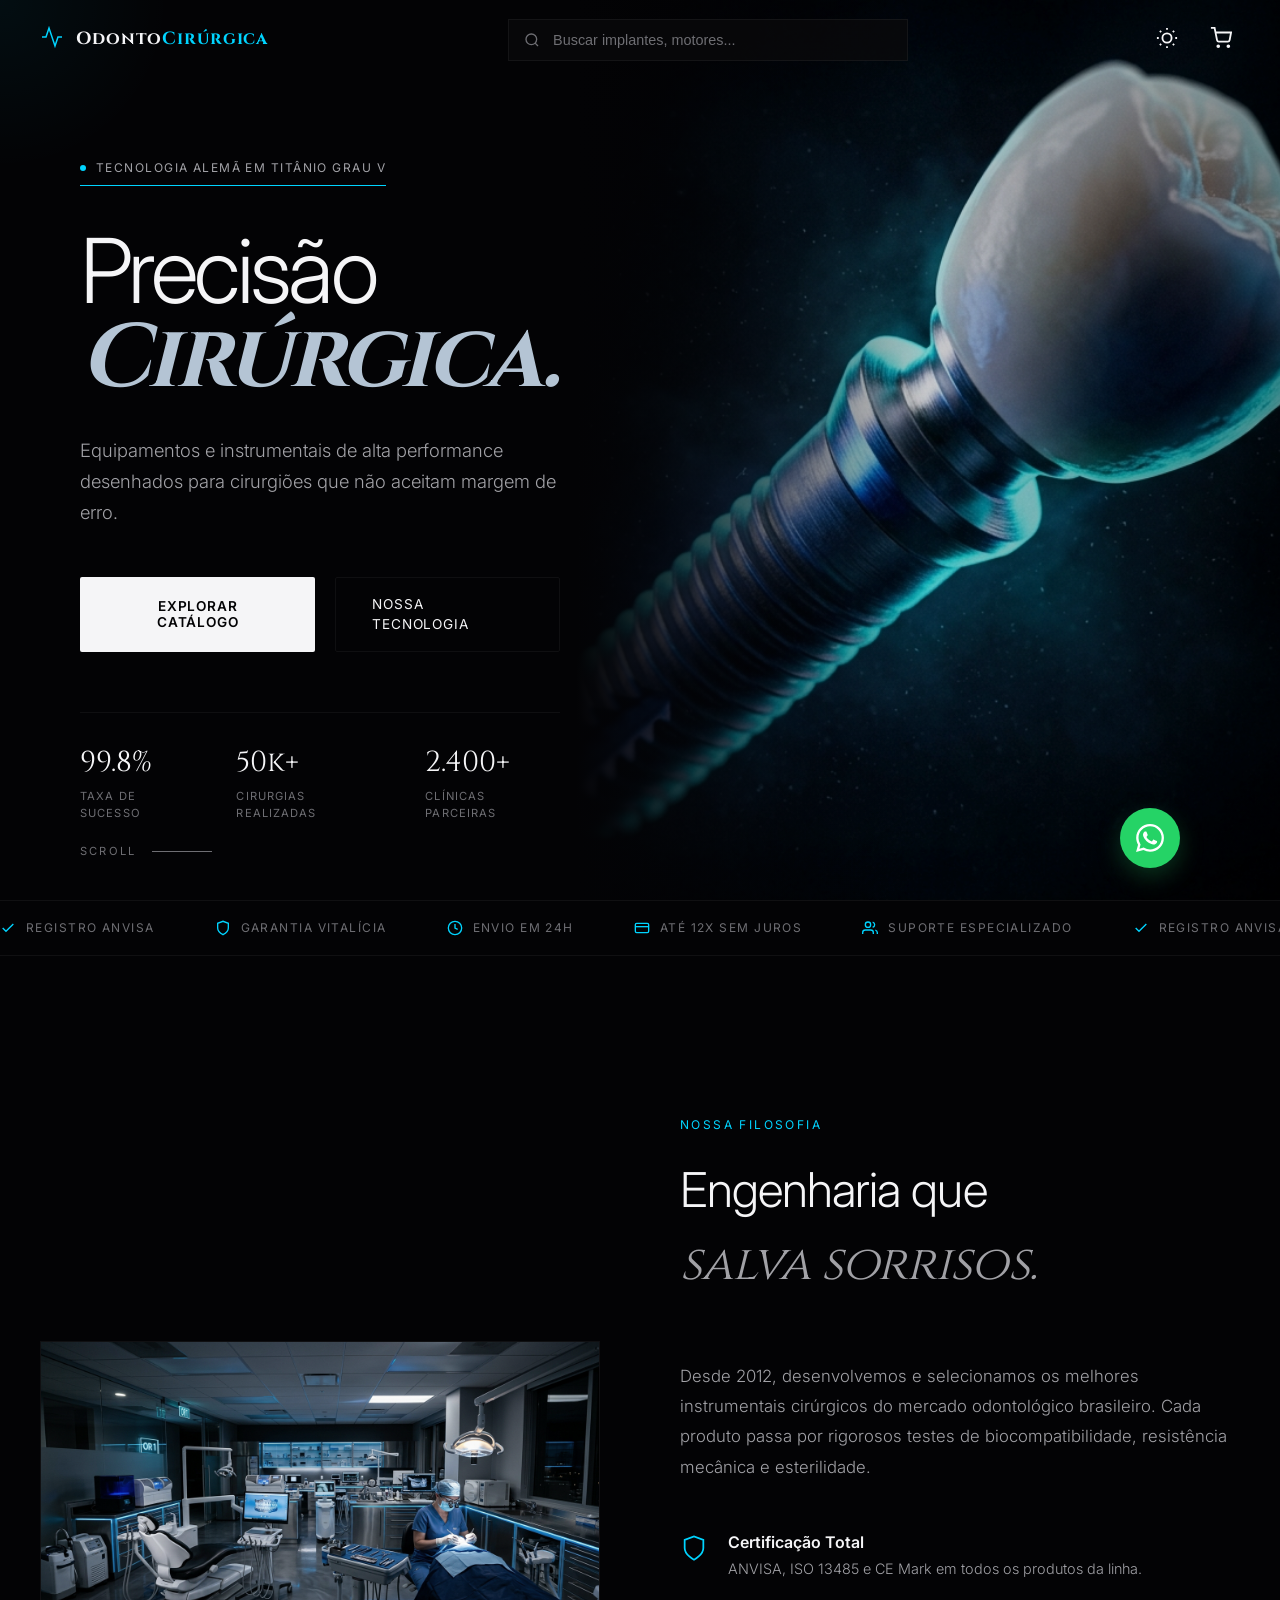
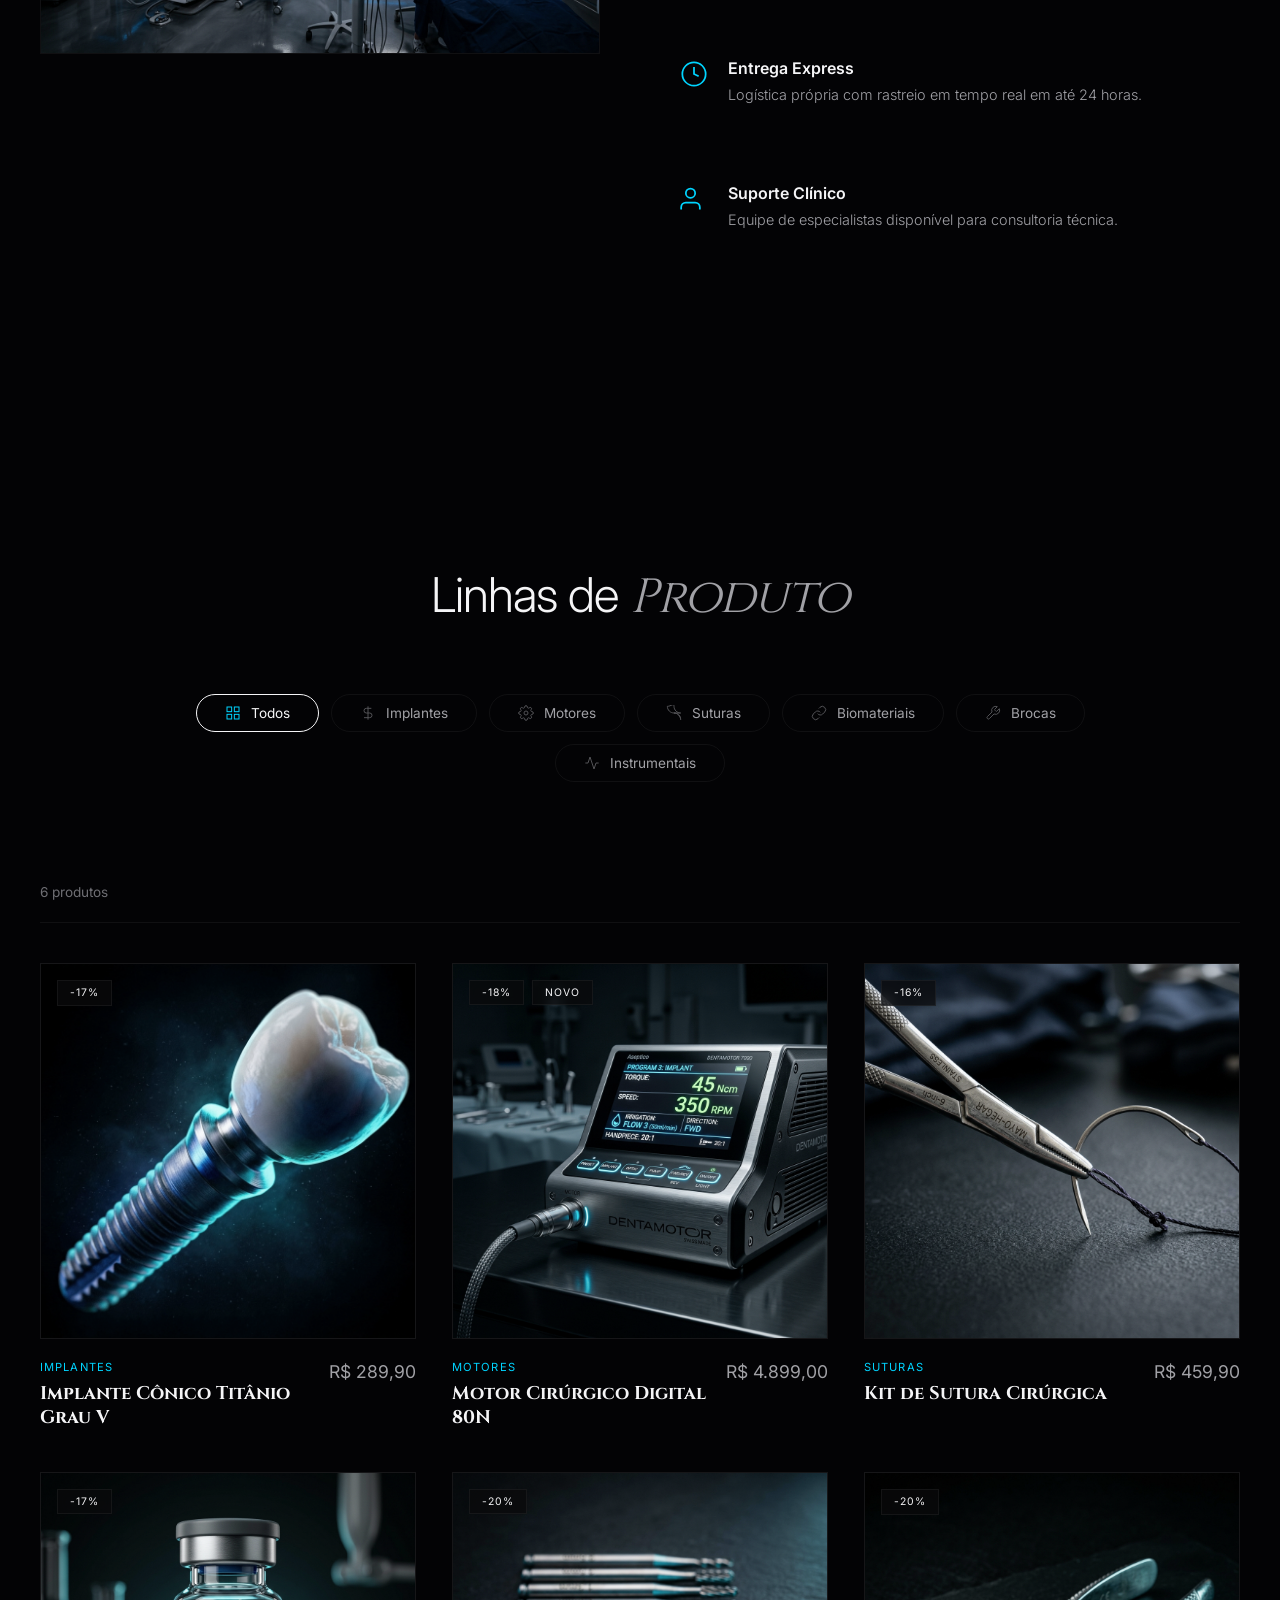
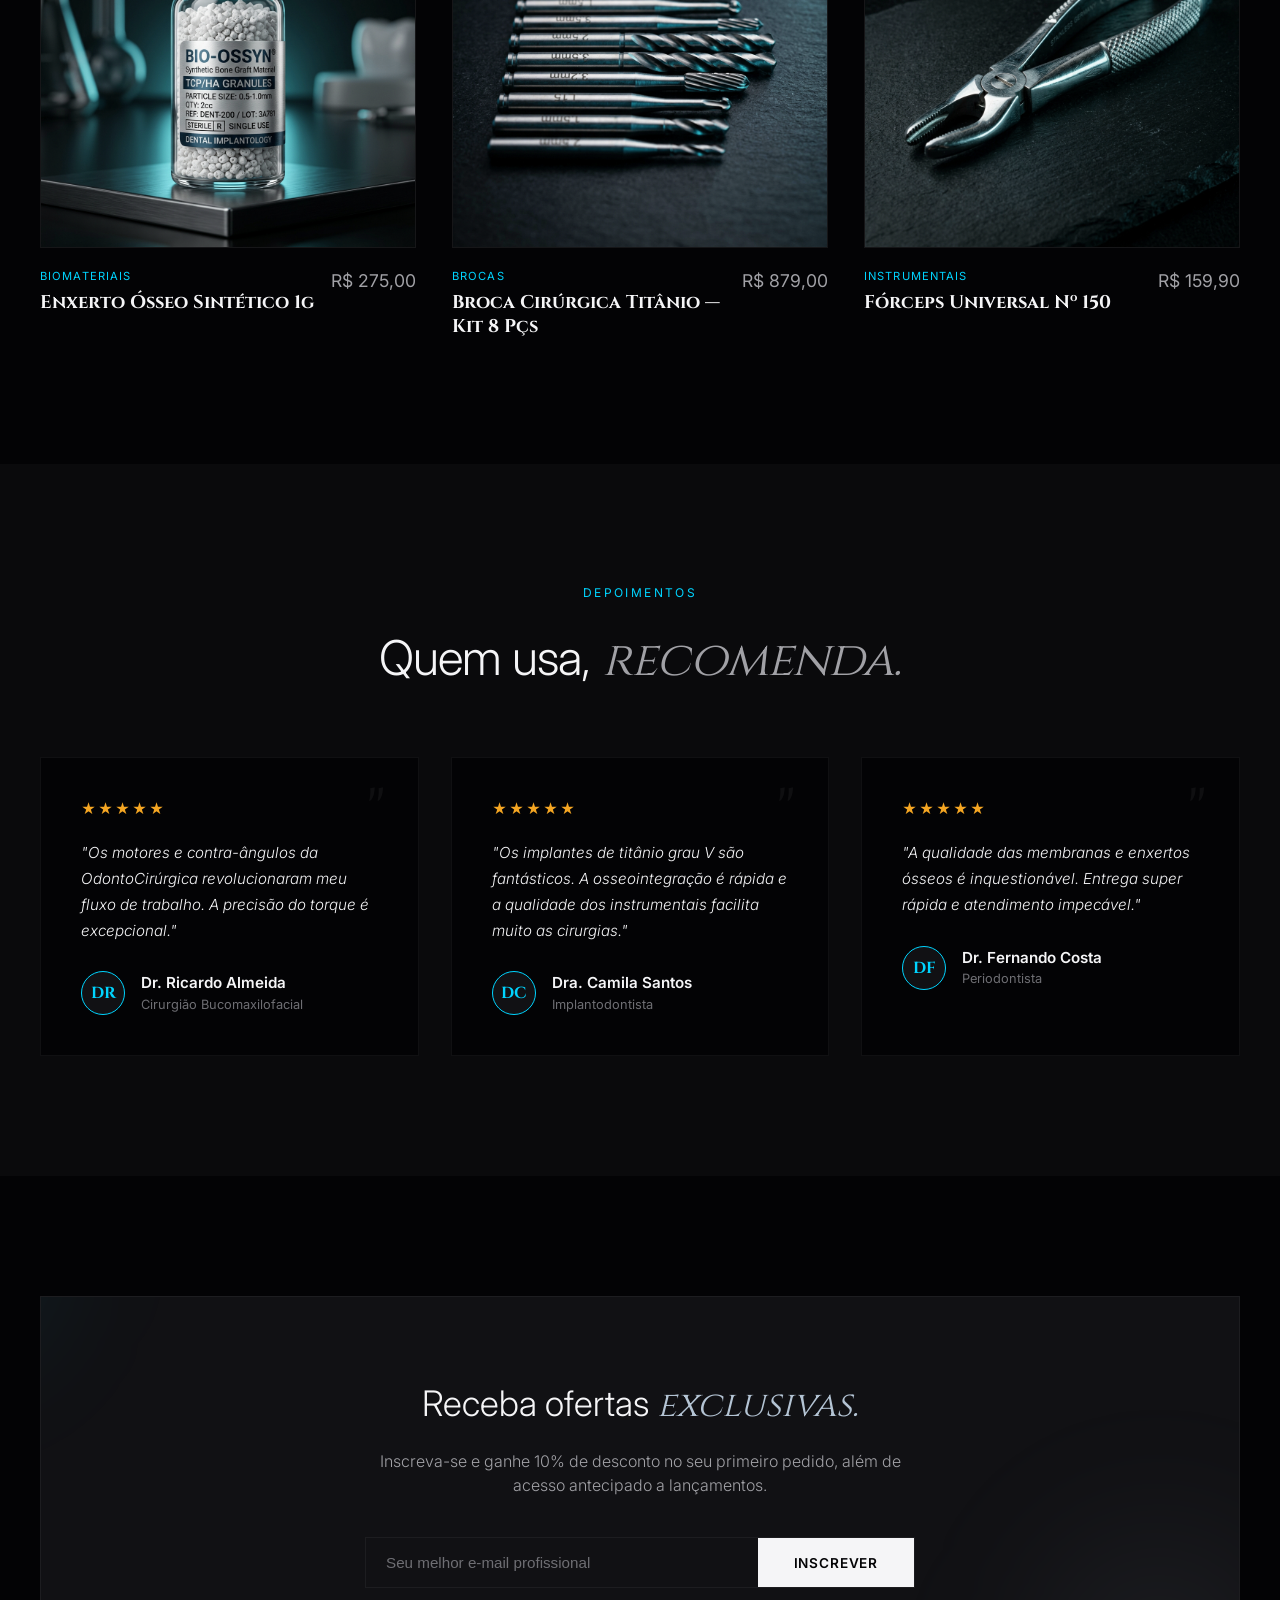
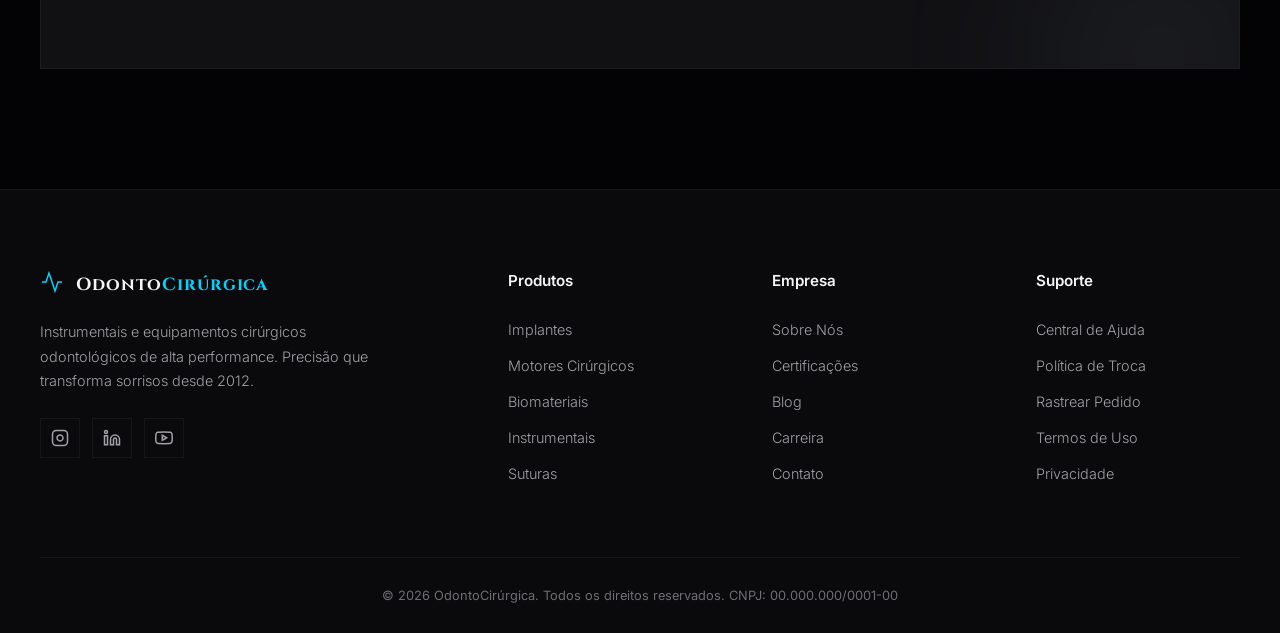
==== index.html @ 62ba1f89 "feat: add About, Testimonials, Newsletter, Footer, 6 products, back-to-top and responsive improvemen" ====
<!DOCTYPE html>
<html lang="pt-BR" data-theme="dark">
<head>
    <meta charset="UTF-8">
    <meta name="viewport" content="width=device-width, initial-scale=1.0">
    <meta name="description" content="OdontoCirúrgica — Equipamentos e instrumentais cirúrgicos odontológicos de alta performance. Implantes de titânio, motores cirúrgicos, biomateriais e muito mais.">
    <title>OdontoCirúrgica | Equipamentos Cirúrgicos Premium</title>
    <link rel="preconnect" href="https://fonts.googleapis.com">
    <link rel="preconnect" href="https://fonts.gstatic.com" crossorigin>
    <link href="https://fonts.googleapis.com/css2?family=Cinzel:wght@400;700&family=Inter:wght@300;400;500;600;700&display=swap" rel="stylesheet">
    <link rel="stylesheet" href="styles.css">
</head>
<body>

    <!-- Page Loader -->
    <div id="page-loader" class="page-loader">
        <div class="loader-content">
            <div class="loader-logo">
                <svg viewBox="0 0 24 24" fill="none" stroke="currentColor" stroke-width="1.5" class="loader-icon"><path d="M22 12h-4l-3 9L9 3l-3 9H2"/></svg>
            </div>
            <div class="loader-text">ODONTOCIRÚRGICA</div>
            <div class="loader-bar"><div class="loader-bar-fill"></div></div>
        </div>
    </div>

    <!-- Custom Cursor -->
    <div id="cursor-glow" class="cursor-glow"></div>

    <!-- Navbar -->
    <nav id="navbar" class="navbar">
        <div class="nav-container">
            <a href="#" class="nav-logo">
                <div class="logo-mark">
                    <svg viewBox="0 0 24 24" fill="none" stroke="currentColor" stroke-width="1.5"><path d="M22 12h-4l-3 9L9 3l-3 9H2"/></svg>
                </div>
                <div class="logo-text">
                    <span class="logo-name">Odonto<span class="logo-accent">Cirúrgica</span></span>
                </div>
            </a>

            <div class="nav-search">
                <div class="search-wrapper">
                    <svg class="search-icon" viewBox="0 0 24 24" fill="none" stroke="currentColor" stroke-width="2"><circle cx="11" cy="11" r="8"/><line x1="21" y1="21" x2="16.65" y2="16.65"/></svg>
                    <input type="text" id="search-input" placeholder="Buscar implantes, motores..." autocomplete="off">
                </div>
            </div>

            <div class="nav-actions">
                <button class="nav-btn theme-btn" id="theme-toggle" aria-label="Toggle Theme">
                    <svg viewBox="0 0 24 24" fill="none" stroke="currentColor" stroke-width="2"><circle cx="12" cy="12" r="5"/><path d="M12 1v2M12 21v2M4.22 4.22l1.42 1.42M18.36 18.36l1.42 1.42M1 12h2M21 12h2M4.22 19.78l1.42-1.42M18.36 5.64l1.42-1.42"/></svg>
                </button>
                <button class="nav-btn" id="cart-toggle" aria-label="Carrinho">
                    <svg viewBox="0 0 24 24" fill="none" stroke="currentColor" stroke-width="2"><circle cx="9" cy="21" r="1"/><circle cx="20" cy="21" r="1"/><path d="M1 1h4l2.68 13.39a2 2 0 0 0 2 1.61h9.72a2 2 0 0 0 2-1.61L23 6H6"/></svg>
                    <span id="cart-count" class="cart-count">0</span>
                </button>
            </div>
        </div>
    </nav>

    <!-- ==================== HERO ==================== -->
    <header class="hero">
        <div class="hero-container">
            <div class="hero-text-content">
                <div class="hero-badge" data-aos>
                    <div class="badge-dot"></div>
                    Tecnologia Alemã em Titânio Grau V
                </div>
                <h1 class="hero-title" data-aos style="--delay: 0.1s">
                    <span class="font-display">Precisão</span>
                    <span class="font-serif italic">Cirúrgica.</span>
                </h1>
                <p class="hero-subtitle" data-aos style="--delay: 0.2s">Equipamentos e instrumentais de alta performance desenhados para cirurgiões que não aceitam margem de erro.</p>
                <div class="hero-actions" data-aos style="--delay: 0.3s">
                    <button class="btn btn-primary" onclick="document.getElementById('catalogo').scrollIntoView({behavior:'smooth'})">Explorar Catálogo</button>
                    <a href="#about" class="btn btn-outline">Nossa Tecnologia</a>
                </div>
                <div class="hero-stats" data-aos style="--delay: 0.4s">
                    <div class="stat-item">
                        <span class="stat-num">99.8%</span>
                        <span class="stat-label">Taxa de Sucesso</span>
                    </div>
                    <div class="stat-item">
                        <span class="stat-num">50k+</span>
                        <span class="stat-label">Cirurgias Realizadas</span>
                    </div>
                    <div class="stat-item">
                        <span class="stat-num">2.400+</span>
                        <span class="stat-label">Clínicas Parceiras</span>
                    </div>
                </div>
            </div>
            <div class="hero-visual" data-aos style="--delay: 0.2s">
                <div class="hero-image-wrapper">
                    <img src="assets/hero_implant.jpg" alt="Implante de Titânio" class="hero-img">
                    <div class="hero-img-overlay"></div>
                </div>
            </div>
        </div>
        <div class="hero-scroll-indicator">
            <span>Scroll</span>
            <div class="scroll-line"></div>
        </div>
    </header>

    <!-- ==================== MARQUEE ==================== -->
    <div class="marquee-bar">
        <div class="marquee-track">
            <div class="marquee-content">
                <div class="marquee-item"><svg viewBox="0 0 24 24" fill="none" stroke="currentColor" stroke-width="2" width="16"><polyline points="20 6 9 17 4 12"/></svg> REGISTRO ANVISA</div>
                <div class="marquee-item"><svg viewBox="0 0 24 24" fill="none" stroke="currentColor" stroke-width="2" width="16"><path d="M12 22s8-4 8-10V5l-8-3-8 3v7c0 6 8 10 8 10z"/></svg> GARANTIA VITALÍCIA</div>
                <div class="marquee-item"><svg viewBox="0 0 24 24" fill="none" stroke="currentColor" stroke-width="2" width="16"><circle cx="12" cy="12" r="10"/><polyline points="12 6 12 12 16 14"/></svg> ENVIO EM 24H</div>
                <div class="marquee-item"><svg viewBox="0 0 24 24" fill="none" stroke="currentColor" stroke-width="2" width="16"><rect x="2" y="5" width="20" height="14" rx="2"/><path d="M2 10h20"/></svg> ATÉ 12X SEM JUROS</div>
                <div class="marquee-item"><svg viewBox="0 0 24 24" fill="none" stroke="currentColor" stroke-width="2" width="16"><path d="M17 21v-2a4 4 0 0 0-4-4H5a4 4 0 0 0-4 4v2"/><circle cx="9" cy="7" r="4"/><path d="M23 21v-2a4 4 0 0 0-3-3.87"/><path d="M16 3.13a4 4 0 0 1 0 7.75"/></svg> SUPORTE ESPECIALIZADO</div>
            </div>
            <div class="marquee-content">
                <div class="marquee-item"><svg viewBox="0 0 24 24" fill="none" stroke="currentColor" stroke-width="2" width="16"><polyline points="20 6 9 17 4 12"/></svg> REGISTRO ANVISA</div>
                <div class="marquee-item"><svg viewBox="0 0 24 24" fill="none" stroke="currentColor" stroke-width="2" width="16"><path d="M12 22s8-4 8-10V5l-8-3-8 3v7c0 6 8 10 8 10z"/></svg> GARANTIA VITALÍCIA</div>
                <div class="marquee-item"><svg viewBox="0 0 24 24" fill="none" stroke="currentColor" stroke-width="2" width="16"><circle cx="12" cy="12" r="10"/><polyline points="12 6 12 12 16 14"/></svg> ENVIO EM 24H</div>
                <div class="marquee-item"><svg viewBox="0 0 24 24" fill="none" stroke="currentColor" stroke-width="2" width="16"><rect x="2" y="5" width="20" height="14" rx="2"/><path d="M2 10h20"/></svg> ATÉ 12X SEM JUROS</div>
                <div class="marquee-item"><svg viewBox="0 0 24 24" fill="none" stroke="currentColor" stroke-width="2" width="16"><path d="M17 21v-2a4 4 0 0 0-4-4H5a4 4 0 0 0-4 4v2"/><circle cx="9" cy="7" r="4"/><path d="M23 21v-2a4 4 0 0 0-3-3.87"/><path d="M16 3.13a4 4 0 0 1 0 7.75"/></svg> SUPORTE ESPECIALIZADO</div>
            </div>
        </div>
    </div>

    <!-- ==================== ABOUT ==================== -->
    <section class="about-section" id="about">
        <div class="container">
            <div class="about-grid" data-aos>
                <div class="about-image-wrap">
                    <img src="assets/about_lab.jpg" alt="Laboratório de Tecnologia Cirúrgica" class="about-img">
                </div>
                <div class="about-text">
                    <span class="overline">Nossa Filosofia</span>
                    <h2 class="section-title">Engenharia que<br><span>salva sorrisos.</span></h2>
                    <p>Desde 2012, desenvolvemos e selecionamos os melhores instrumentais cirúrgicos do mercado odontológico brasileiro. Cada produto passa por rigorosos testes de biocompatibilidade, resistência mecânica e esterilidade.</p>
                    <div class="about-features">
                        <div class="about-feature">
                            <svg viewBox="0 0 24 24" fill="none" stroke="currentColor" stroke-width="1.5"><path d="M12 22s8-4 8-10V5l-8-3-8 3v7c0 6 8 10 8 10z"/></svg>
                            <div><h4>Certificação Total</h4><p>ANVISA, ISO 13485 e CE Mark em todos os produtos da linha.</p></div>
                        </div>
                        <div class="about-feature">
                            <svg viewBox="0 0 24 24" fill="none" stroke="currentColor" stroke-width="1.5"><circle cx="12" cy="12" r="10"/><polyline points="12 6 12 12 16 14"/></svg>
                            <div><h4>Entrega Express</h4><p>Logística própria com rastreio em tempo real em até 24 horas.</p></div>
                        </div>
                        <div class="about-feature">
                            <svg viewBox="0 0 24 24" fill="none" stroke="currentColor" stroke-width="1.5"><path d="M17 21v-2a4 4 0 0 0-4-4H5a4 4 0 0 0-4 4v2"/><circle cx="9" cy="7" r="4"/></svg>
                            <div><h4>Suporte Clínico</h4><p>Equipe de especialistas disponível para consultoria técnica.</p></div>
                        </div>
                    </div>
                </div>
            </div>
        </div>
    </section>

    <!-- ==================== CATEGORIES ==================== -->
    <section class="categories-section" id="catalogo">
        <div class="container">
            <h2 class="section-title text-center" data-aos>Linhas de <span>Produto</span></h2>
            <div class="category-list" id="category-list" data-aos style="--delay: 0.1s"></div>
        </div>
    </section>

    <!-- ==================== CATALOG ==================== -->
    <section class="catalog-section">
        <div class="container">
            <div class="catalog-toolbar" data-aos>
                <div id="active-filter" class="active-filter" style="display:none;">
                    Categoria: <span id="filter-label"></span>
                    <button id="clear-filter" aria-label="Limpar filtro"><svg viewBox="0 0 24 24" fill="none" stroke="currentColor" stroke-width="2"><line x1="18" y1="6" x2="6" y2="18"/><line x1="6" y1="6" x2="18" y2="18"/></svg></button>
                </div>
                <span id="results-count" class="results-count"></span>
            </div>
            <div id="products-grid" class="products-grid"></div>
            <div id="no-results" style="display:none; text-align:center; padding: 100px 0;">
                <svg viewBox="0 0 24 24" fill="none" stroke="currentColor" stroke-width="1" style="width:64px; height:64px; color:var(--text-muted); margin-bottom:24px;"><circle cx="11" cy="11" r="8"/><line x1="21" y1="21" x2="16.65" y2="16.65"/></svg>
                <h3>Nenhum produto encontrado</h3>
                <p style="color:var(--text-secondary)">Tente buscar por outros termos ou limpar os filtros.</p>
            </div>
        </div>
    </section>

    <!-- ==================== TESTIMONIALS ==================== -->
    <section class="testimonials-section">
        <div class="container">
            <span class="overline text-center" data-aos>Depoimentos</span>
            <h2 class="section-title text-center" data-aos>Quem usa, <span>recomenda.</span></h2>
            <div class="testimonials-grid" id="testimonials-grid"></div>
        </div>
    </section>

    <!-- ==================== NEWSLETTER ==================== -->
    <section class="newsletter-section">
        <div class="container">
            <div class="newsletter-card" data-aos>
                <div class="newsletter-content">
                    <h2>Receba ofertas <span class="font-serif italic">exclusivas.</span></h2>
                    <p>Inscreva-se e ganhe 10% de desconto no seu primeiro pedido, além de acesso antecipado a lançamentos.</p>
                    <form id="nl-form" class="nl-form">
                        <div class="nl-input-group">
                            <input type="email" placeholder="Seu melhor e-mail profissional" required>
                            <button type="submit" class="btn btn-primary">Inscrever</button>
                        </div>
                    </form>
                </div>
            </div>
        </div>
    </section>

    <!-- ==================== FOOTER ==================== -->
    <footer class="footer">
        <div class="container">
            <div class="footer-grid">
                <div class="footer-brand">
                    <div class="nav-logo" style="margin-bottom: 20px;">
                        <div class="logo-mark"><svg viewBox="0 0 24 24" fill="none" stroke="currentColor" stroke-width="1.5"><path d="M22 12h-4l-3 9L9 3l-3 9H2"/></svg></div>
                        <div class="logo-text"><span class="logo-name">Odonto<span class="logo-accent">Cirúrgica</span></span></div>
                    </div>
                    <p class="footer-desc">Instrumentais e equipamentos cirúrgicos odontológicos de alta performance. Precisão que transforma sorrisos desde 2012.</p>
                    <div class="footer-socials">
                        <a href="#" class="social-link" aria-label="Instagram"><svg viewBox="0 0 24 24" fill="none" stroke="currentColor" stroke-width="2"><rect x="2" y="2" width="20" height="20" rx="5" ry="5"/><path d="M16 11.37A4 4 0 1 1 12.63 8 4 4 0 0 1 16 11.37z"/><line x1="17.5" y1="6.5" x2="17.51" y2="6.5"/></svg></a>
                        <a href="#" class="social-link" aria-label="LinkedIn"><svg viewBox="0 0 24 24" fill="none" stroke="currentColor" stroke-width="2"><path d="M16 8a6 6 0 0 1 6 6v7h-4v-7a2 2 0 0 0-2-2 2 2 0 0 0-2 2v7h-4v-7a6 6 0 0 1 6-6z"/><rect x="2" y="9" width="4" height="12"/><circle cx="4" cy="4" r="2"/></svg></a>
                        <a href="#" class="social-link" aria-label="YouTube"><svg viewBox="0 0 24 24" fill="none" stroke="currentColor" stroke-width="2"><path d="M22.54 6.42a2.78 2.78 0 0 0-1.94-2C18.88 4 12 4 12 4s-6.88 0-8.6.46a2.78 2.78 0 0 0-1.94 2A29 29 0 0 0 1 11.75a29 29 0 0 0 .46 5.33A2.78 2.78 0 0 0 3.4 19.1c1.72.46 8.6.46 8.6.46s6.88 0 8.6-.46a2.78 2.78 0 0 0 1.94-2 29 29 0 0 0 .46-5.25 29 29 0 0 0-.46-5.42z"/><polygon points="9.75 15.02 15.5 11.75 9.75 8.48 9.75 15.02"/></svg></a>
                    </div>
                </div>
                <div class="footer-links">
                    <h4>Produtos</h4>
                    <ul><li><a href="#">Implantes</a></li><li><a href="#">Motores Cirúrgicos</a></li><li><a href="#">Biomateriais</a></li><li><a href="#">Instrumentais</a></li><li><a href="#">Suturas</a></li></ul>
                </div>
                <div class="footer-links">
                    <h4>Empresa</h4>
                    <ul><li><a href="#">Sobre Nós</a></li><li><a href="#">Certificações</a></li><li><a href="#">Blog</a></li><li><a href="#">Carreira</a></li><li><a href="#">Contato</a></li></ul>
                </div>
                <div class="footer-links">
                    <h4>Suporte</h4>
                    <ul><li><a href="#">Central de Ajuda</a></li><li><a href="#">Política de Troca</a></li><li><a href="#">Rastrear Pedido</a></li><li><a href="#">Termos de Uso</a></li><li><a href="#">Privacidade</a></li></ul>
                </div>
            </div>
            <div class="footer-bottom">
                <p>&copy; 2026 OdontoCirúrgica. Todos os direitos reservados. CNPJ: 00.000.000/0001-00</p>
            </div>
        </div>
    </footer>

    <!-- ==================== CART SIDEBAR ==================== -->
    <div class="modal-overlay" id="cart-overlay"></div>
    <aside id="cart-sidebar" class="cart-sidebar">
        <div class="cart-header">
            <h2>Sua Cesta</h2>
            <button id="cart-close" class="btn-icon"><svg viewBox="0 0 24 24" fill="none" stroke="currentColor" stroke-width="2"><line x1="18" y1="6" x2="6" y2="18"/><line x1="6" y1="6" x2="18" y2="18"/></svg></button>
        </div>
        <div id="cart-empty" style="padding: 48px; text-align: center; color: var(--text-muted); flex: 1; display:flex; flex-direction:column; justify-content:center; align-items:center;">
            <svg viewBox="0 0 24 24" fill="none" stroke="currentColor" stroke-width="1" style="width:64px; height:64px; margin-bottom:16px;"><circle cx="9" cy="21" r="1"/><circle cx="20" cy="21" r="1"/><path d="M1 1h4l2.68 13.39a2 2 0 0 0 2 1.61h9.72a2 2 0 0 0 2-1.61L23 6H6"/></svg>
            <p>Seu carrinho está vazio.</p>
        </div>
        <div id="cart-items" class="cart-items"></div>
        <div id="cart-footer" class="cart-footer">
            <div class="cart-subtotal"><span style="color:var(--text-secondary)">Subtotal</span><span id="cart-total-value" class="cart-total-value">R$ 0,00</span></div>
            <div id="cart-frete-msg" class="cart-frete-info"></div>
            <button id="checkout-btn" class="btn btn-primary btn-full">Finalizar Pedido</button>
        </div>
    </aside>

    <!-- ==================== MODALS ==================== -->
    <div class="modal-overlay" id="product-modal-overlay">
        <div class="modal product-modal"><button class="modal-close" id="modal-close-product"><svg viewBox="0 0 24 24" fill="none" stroke="currentColor" stroke-width="2"><line x1="18" y1="6" x2="6" y2="18"/><line x1="6" y1="6" x2="18" y2="18"/></svg></button><div class="modal-body" id="product-modal-body"></div></div>
    </div>
    <div class="modal-overlay" id="checkout-modal-overlay">
        <div class="modal checkout-modal"><button class="modal-close" id="modal-close-checkout"><svg viewBox="0 0 24 24" fill="none" stroke="currentColor" stroke-width="2"><line x1="18" y1="6" x2="6" y2="18"/><line x1="6" y1="6" x2="18" y2="18"/></svg></button>
            <div class="modal-body">
                <div class="checkout-steps"><div class="step completed"><span>1</span><p>Identificação</p></div><div class="step-line"></div><div class="step active"><span>2</span><p>Pagamento</p></div></div>
                <form id="checkout-form">
                    <div class="form-section"><h3>Dados Profissionais</h3><div class="form-grid" style="display:grid; grid-template-columns: 1fr 1fr; gap:16px;"><input type="text" placeholder="Nome Completo" required class="input-field"><input type="text" placeholder="CRO / UF" required class="input-field"><input type="email" placeholder="E-mail" required class="input-field" style="grid-column: span 2;"></div></div>
                    <div class="form-section"><h3>Pagamento</h3><div id="checkout-summary"></div>
                        <div class="payment-options" style="display:grid; grid-template-columns:1fr 1fr; gap:16px; margin-top:24px;">
                            <label class="payment-option"><input type="radio" name="payment" value="pix" checked style="display:none;"><div class="payment-card"><div class="payment-check"><svg viewBox="0 0 24 24" fill="none" stroke="currentColor" stroke-width="2"><polyline points="20 6 9 17 4 12"/></svg></div><div class="payment-icon-circle"><svg viewBox="0 0 24 24" fill="none" stroke="currentColor" stroke-width="2" width="24"><rect x="2" y="5" width="20" height="14" rx="2"/><line x1="2" y1="10" x2="22" y2="10"/></svg></div><h4>PIX</h4><p style="font-size:0.8rem; color:var(--brand-cyan)">5% de desconto</p></div></label>
                            <label class="payment-option"><input type="radio" name="payment" value="card" style="display:none;"><div class="payment-card"><div class="payment-check"><svg viewBox="0 0 24 24" fill="none" stroke="currentColor" stroke-width="2"><polyline points="20 6 9 17 4 12"/></svg></div><div class="payment-icon-circle"><svg viewBox="0 0 24 24" fill="none" stroke="currentColor" stroke-width="2" width="24"><rect x="1" y="4" width="22" height="16" rx="2" ry="2"/><line x1="1" y1="10" x2="23" y2="10"/></svg></div><h4>Cartão</h4><p style="font-size:0.8rem; color:var(--text-muted)">Até 12x s/ juros</p></div></label>
                        </div>
                    </div>
                    <button type="submit" class="btn btn-primary btn-full" style="padding: 20px; font-size: 1.1rem;">Confirmar Pedido</button>
                </form>
            </div>
        </div>
    </div>
    <div class="modal-overlay" id="success-modal-overlay">
        <div class="modal success-modal"><button class="modal-close" id="success-close"><svg viewBox="0 0 24 24" fill="none" stroke="currentColor" stroke-width="2"><line x1="18" y1="6" x2="6" y2="18"/><line x1="6" y1="6" x2="18" y2="18"/></svg></button>
            <div class="success-content"><svg class="success-checkmark" viewBox="0 0 52 52"><circle cx="26" cy="26" r="25" fill="none"/><path fill="none" d="M14.1 27.2l7.1 7.2 16.7-16.8"/></svg><h2>Pedido Confirmado!</h2><p>Obrigado pela preferência. Seu pedido já está sendo processado.</p><div class="success-order-id">Protocolo: #<span id="order-id"></span></div><button class="btn btn-outline" onclick="closeModal('success-modal-overlay')">Voltar à Loja</button></div>
        </div>
    </div>

    <!-- ==================== FABs ==================== -->
    <a href="#" class="fab-whatsapp" aria-label="WhatsApp">
        <svg viewBox="0 0 24 24" fill="currentColor"><path d="M17.472 14.382c-.297-.149-1.758-.867-2.03-.967-.273-.099-.471-.148-.67.15-.197.297-.767.966-.94 1.164-.173.199-.347.223-.644.075-.297-.15-1.255-.463-2.39-1.475-.883-.788-1.48-1.761-1.653-2.059-.173-.297-.018-.458.13-.606.134-.133.298-.347.446-.52.149-.174.198-.298.298-.497.099-.198.05-.371-.025-.52-.075-.149-.669-1.612-.916-2.207-.242-.579-.487-.5-.669-.51a12.8 12.8 0 0 0-.57-.01c-.198 0-.52.074-.792.372-.272.297-1.04 1.016-1.04 2.479 0 1.462 1.065 2.875 1.213 3.074.149.198 2.096 3.2 5.077 4.487.709.306 1.262.489 1.694.625.712.227 1.36.195 1.871.118.571-.085 1.758-.719 2.006-1.413.248-.694.248-1.289.173-1.413-.074-.124-.272-.198-.57-.347m-5.421 7.403h-.004a9.87 9.87 0 0 1-5.031-1.378l-.361-.214-3.741.982.998-3.648-.235-.374a9.86 9.86 0 0 1-1.51-5.26c.001-5.45 4.436-9.884 9.888-9.884 2.64 0 5.122 1.03 6.988 2.898a9.825 9.825 0 0 1 2.893 6.994c-.003 5.45-4.437 9.884-9.885 9.884m8.413-18.297A11.815 11.815 0 0 0 12.05 0C5.495 0 .16 5.335.157 11.892c0 2.096.547 4.142 1.588 5.945L.057 24l6.305-1.654a11.882 11.882 0 0 0 5.683 1.448h.005c6.554 0 11.89-5.335 11.893-11.893a11.821 11.821 0 0 0-3.48-8.413z"/></svg>
    </a>

    <button id="back-to-top" class="back-to-top" aria-label="Voltar ao topo">
        <svg viewBox="0 0 24 24" fill="none" stroke="currentColor" stroke-width="2"><polyline points="18 15 12 9 6 15"/></svg>
    </button>

    <div id="toast-container" style="position:fixed; bottom:32px; left:50%; transform:translateX(-50%); display:flex; flex-direction:column; gap:8px; z-index:3000;"></div>

    <script src="app.js"></script>
</body>
</html>
---- styles.css ----
/* ============================================================
   OdontoCirúrgica — Bespoke Luxury Design System (R$ 50k+)
   Complete with About, Testimonials, Newsletter, Footer
   ============================================================ */

:root {
    --bg-base: #030305;
    --bg-surface: #0a0a0c;
    --bg-elevated: #111114;
    --bg-glass: rgba(10, 10, 12, 0.7);
    --border-light: rgba(255, 255, 255, 0.05);
    --border-active: rgba(0, 212, 255, 0.3);
    --text-primary: #f5f5f7;
    --text-secondary: #a1a1a6;
    --text-muted: #6e6e73;
    --brand-cyan: #00d4ff;
    --brand-blue: #0066cc;
    --brand-accent: #b4c4d4;
    --brand-green: #34d399;
    --font-display: 'Inter', system-ui, sans-serif;
    --font-serif: 'Cinzel', serif;
    --font-body: 'Inter', system-ui, sans-serif;
    --transition-smooth: 0.6s cubic-bezier(0.16, 1, 0.3, 1);
}
[data-theme="light"] {
    --bg-base: #f5f5f7; --bg-surface: #ffffff; --bg-elevated: #e8e8ed;
    --bg-glass: rgba(255,255,255,0.7);
    --text-primary: #1d1d1f; --text-secondary: #86868b; --text-muted: #b0b0b5;
    --border-light: rgba(0, 0, 0, 0.08);
}

/* Reset */
* { margin: 0; padding: 0; box-sizing: border-box; }
html { scroll-behavior: smooth; font-size: 16px; }
body { font-family: var(--font-body); background: var(--bg-base); color: var(--text-primary); line-height: 1.5; overflow-x: hidden; -webkit-font-smoothing: antialiased; }
body.locked { overflow: hidden; }
a { text-decoration: none; color: inherit; }
ul { list-style: none; }
button { cursor: pointer; border: none; background: none; font-family: inherit; }
img { max-width: 100%; display: block; }
.container { max-width: 1400px; margin: 0 auto; padding: 0 40px; }

/* Scrollbar */
::-webkit-scrollbar { width: 6px; }
::-webkit-scrollbar-track { background: var(--bg-base); }
::-webkit-scrollbar-thumb { background: var(--bg-elevated); border-radius: 3px; }
::-webkit-scrollbar-thumb:hover { background: var(--brand-cyan); }

/* Custom Cursor */
.cursor-glow { position: fixed; width: 400px; height: 400px; background: radial-gradient(circle, rgba(0, 212, 255, 0.05) 0%, transparent 60%); border-radius: 50%; pointer-events: none; z-index: 1; transform: translate(-50%, -50%); mix-blend-mode: screen; }
@media (max-width: 1024px) { .cursor-glow { display: none; } }

/* Loader */
.page-loader { position: fixed; inset: 0; background: var(--bg-base); z-index: 9999; display: flex; align-items: center; justify-content: center; transition: opacity 0.8s ease, visibility 0.8s; }
.page-loader.hidden { opacity: 0; visibility: hidden; pointer-events: none; }
.loader-content { display: flex; flex-direction: column; align-items: center; gap: 20px; }
.loader-icon { width: 40px; height: 40px; color: var(--brand-cyan); animation: pulse 2s infinite; }
.loader-text { font-family: var(--font-display); font-size: 0.7rem; letter-spacing: 0.3em; color: var(--text-muted); }
.loader-bar { width: 150px; height: 1px; background: var(--border-light); }
.loader-bar-fill { width: 0%; height: 100%; background: var(--brand-cyan); transition: width 0.5s ease; }
@keyframes pulse { 50% { opacity: 0.4; } }

/* Navbar */
.navbar { position: fixed; top: 0; width: 100%; height: 80px; z-index: 1000; display: flex; align-items: center; transition: background 0.4s, border-color 0.4s; border-bottom: 1px solid transparent; }
.navbar.scrolled { background: var(--bg-glass); backdrop-filter: blur(20px); -webkit-backdrop-filter: blur(20px); border-bottom-color: var(--border-light); }
.nav-container { display: flex; justify-content: space-between; align-items: center; width: 100%; padding: 0 40px; }
.nav-logo { display: flex; align-items: center; gap: 12px; }
.logo-mark svg { width: 24px; height: 24px; color: var(--brand-cyan); }
.logo-name { font-family: var(--font-serif); font-size: 1.1rem; font-weight: 700; letter-spacing: 0.05em; }
.logo-accent { color: var(--brand-cyan); }
.nav-actions { display: flex; gap: 16px; align-items: center; }
.nav-btn { color: var(--text-primary); transition: color 0.3s; position: relative; padding: 8px; }
.nav-btn:hover { color: var(--brand-cyan); }
.nav-btn svg { width: 22px; height: 22px; }
.cart-count { position: absolute; top: 0; right: 0; background: var(--brand-cyan); color: #000; font-size: 0.65rem; font-weight: 700; width: 18px; height: 18px; border-radius: 50%; display: flex; align-items: center; justify-content: center; opacity: 0; transition: opacity 0.3s; }
.cart-count.visible { opacity: 1; }
.nav-search { flex: 0 1 400px; margin: 0 24px; }
.search-wrapper { position: relative; }
.search-icon { position: absolute; left: 16px; top: 50%; width: 16px; height: 16px; color: var(--text-muted); transform: translateY(-50%); pointer-events: none; }
.search-wrapper input { width: 100%; padding: 12px 16px 12px 44px; border: 1px solid var(--border-light); background: var(--bg-glass); color: var(--text-primary); outline: none; transition: var(--transition-smooth); font-size: 0.9rem; }
.search-wrapper input:focus { border-color: var(--brand-cyan); }
.search-wrapper input::placeholder { color: var(--text-muted); }

/* ==================== HERO ==================== */
.hero { position: relative; min-height: 100vh; display: flex; align-items: center; padding-top: 80px; overflow: hidden; }
.hero-container { display: grid; grid-template-columns: 1fr 1fr; width: 100%; max-width: 1600px; margin: 0 auto; }
.hero-text-content { padding: 60px 80px; display: flex; flex-direction: column; justify-content: center; z-index: 2; position: relative; }
.hero-badge { display: inline-flex; align-items: center; gap: 10px; font-size: 0.75rem; letter-spacing: 0.12em; text-transform: uppercase; margin-bottom: 40px; color: var(--text-secondary); border-bottom: 1px solid var(--brand-cyan); padding-bottom: 8px; width: fit-content; }
.badge-dot { width: 6px; height: 6px; background: var(--brand-cyan); border-radius: 50%; animation: pulse 2s infinite; }
.hero-title { font-size: clamp(3.5rem, 7vw, 6.5rem); line-height: 1; margin-bottom: 30px; letter-spacing: -0.04em; display: flex; flex-direction: column; }
.font-display { font-family: var(--font-display); font-weight: 300; }
.font-serif { font-family: var(--font-serif); color: var(--brand-accent); }
.italic { font-style: italic; }
.hero-subtitle { font-size: 1.15rem; color: var(--text-secondary); max-width: 480px; margin-bottom: 48px; line-height: 1.7; font-weight: 300; }
.hero-actions { display: flex; gap: 20px; margin-bottom: 60px; }
.btn { display: inline-flex; align-items: center; justify-content: center; padding: 16px 36px; font-family: var(--font-display); font-size: 0.85rem; letter-spacing: 0.06em; text-transform: uppercase; transition: var(--transition-smooth); border-radius: 2px; }
.btn-primary { background: var(--text-primary); color: var(--bg-base); font-weight: 600; }
.btn-primary:hover { background: var(--brand-cyan); color: #000; transform: translateY(-2px); }
.btn-outline { border: 1px solid var(--border-light); color: var(--text-primary); }
.btn-outline:hover { border-color: var(--text-primary); }
.btn-full { width: 100%; }
.hero-stats { display: flex; gap: 36px; border-top: 1px solid var(--border-light); padding-top: 28px; }
.stat-item { display: flex; flex-direction: column; }
.stat-num { font-family: var(--font-serif); font-size: 1.8rem; color: var(--text-primary); }
.stat-label { font-size: 0.7rem; color: var(--text-muted); text-transform: uppercase; letter-spacing: 0.1em; margin-top: 4px; }
.hero-visual { position: absolute; right: 0; top: 0; bottom: 0; width: 55vw; z-index: 1; }
.hero-image-wrapper { width: 100%; height: 100%; position: relative; overflow: hidden; }
.hero-img { width: 100%; height: 100%; object-fit: cover; object-position: center; opacity: 0.8; }
.hero-img-overlay { position: absolute; inset: 0; background: linear-gradient(90deg, var(--bg-base) 0%, transparent 50%, rgba(0,0,0,0.3) 100%); }
.hero-scroll-indicator { position: absolute; bottom: 40px; left: 80px; display: flex; align-items: center; gap: 16px; font-size: 0.7rem; letter-spacing: 0.2em; text-transform: uppercase; color: var(--text-muted); z-index: 3; }
.scroll-line { width: 60px; height: 1px; background: var(--text-muted); position: relative; overflow: hidden; }
.scroll-line::after { content: ''; position: absolute; top: 0; left: -100%; width: 100%; height: 100%; background: var(--brand-cyan); animation: scrollLine 2s infinite; }
@keyframes scrollLine { to { left: 100%; } }

/* ==================== MARQUEE ==================== */
.marquee-bar { border-top: 1px solid var(--border-light); border-bottom: 1px solid var(--border-light); padding: 18px 0; overflow: hidden; display: flex; font-family: var(--font-display); font-size: 0.75rem; letter-spacing: 0.12em; color: var(--text-muted); text-transform: uppercase; }
.marquee-track { display: flex; width: max-content; animation: marquee 50s linear infinite; }
.marquee-content { display: flex; }
.marquee-item { display: inline-flex; align-items: center; margin-right: 60px; white-space: nowrap; }
.marquee-item svg { margin-right: 10px; color: var(--brand-cyan); }
@keyframes marquee { 0% { transform: translateX(0); } 100% { transform: translateX(-50%); } }

/* ==================== ABOUT ==================== */
.about-section { padding: 160px 0; position: relative; }
.about-grid { display: grid; grid-template-columns: 1fr 1fr; gap: 80px; align-items: center; }
.about-image-wrap { position: relative; overflow: hidden; border: 1px solid var(--border-light); }
.about-img { width: 100%; height: 100%; object-fit: cover; transition: transform 1.2s cubic-bezier(0.16, 1, 0.3, 1); filter: grayscale(20%); }
.about-image-wrap:hover .about-img { transform: scale(1.03); filter: grayscale(0%); }
.overline { display: block; font-family: var(--font-display); font-size: 0.75rem; letter-spacing: 0.2em; text-transform: uppercase; color: var(--brand-cyan); margin-bottom: 20px; }
.text-center { text-align: center; }
.about-text p { color: var(--text-secondary); font-size: 1.05rem; line-height: 1.8; font-weight: 300; margin-bottom: 48px; }
.about-features { display: flex; flex-direction: column; gap: 28px; }
.about-feature { display: flex; gap: 20px; align-items: flex-start; }
.about-feature > svg { width: 28px; height: 28px; color: var(--brand-cyan); flex-shrink: 0; margin-top: 4px; }
.about-feature h4 { font-family: var(--font-display); font-size: 1rem; font-weight: 600; margin-bottom: 4px; }
.about-feature p { color: var(--text-secondary); font-size: 0.9rem; font-weight: 300; line-height: 1.5; }

/* ==================== CATEGORIES ==================== */
.categories-section { padding: 120px 0 60px; }
.section-title { font-family: var(--font-display); font-size: clamp(2rem, 4vw, 3rem); font-weight: 300; margin-bottom: 60px; letter-spacing: -0.02em; }
.section-title span { font-family: var(--font-serif); color: var(--text-secondary); font-style: italic; }
.category-list { display: flex; justify-content: center; gap: 12px; flex-wrap: wrap; max-width: 900px; margin: 0 auto; }
.cat-btn { padding: 10px 28px; border: 1px solid var(--border-light); border-radius: 40px; color: var(--text-secondary); font-size: 0.85rem; transition: var(--transition-smooth); display: flex; align-items: center; gap: 10px; }
.cat-btn svg { width: 16px; height: 16px; opacity: 0.5; }
.cat-btn:hover, .cat-btn.active { border-color: var(--text-primary); color: var(--text-primary); }
.cat-btn.active svg { opacity: 1; color: var(--brand-cyan); }

/* ==================== CATALOG ==================== */
.catalog-section { padding: 40px 0 120px; }
.catalog-toolbar { display: flex; justify-content: space-between; align-items: center; margin-bottom: 40px; padding-bottom: 20px; border-bottom: 1px solid var(--border-light); }
.active-filter { display: inline-flex; align-items: center; gap: 12px; font-size: 0.9rem; color: var(--text-secondary); }
#filter-label { color: var(--brand-cyan); font-weight: 600; }
#clear-filter { display: flex; align-items: center; justify-content: center; color: var(--text-muted); transition: 0.3s; }
#clear-filter:hover { color: var(--text-primary); transform: rotate(90deg); }
#clear-filter svg { width: 16px; height: 16px; }
.results-count { font-size: 0.85rem; color: var(--text-muted); }
.products-grid { display: grid; grid-template-columns: repeat(auto-fill, minmax(300px, 1fr)); gap: 36px; }

/* Product Card */
.product-card { display: flex; flex-direction: column; cursor: pointer; }
.product-image-box { position: relative; width: 100%; aspect-ratio: 1; background: var(--bg-surface); overflow: hidden; margin-bottom: 20px; border: 1px solid var(--border-light); transition: var(--transition-smooth); }
.product-img { width: 100%; height: 100%; object-fit: cover; transition: transform 1.2s cubic-bezier(0.16, 1, 0.3, 1); filter: grayscale(20%); }
.product-card:hover .product-img { transform: scale(1.05); filter: grayscale(0%); }
.product-card:hover .product-image-box { border-color: var(--border-active); }
.product-badges { position: absolute; top: 16px; left: 16px; display: flex; gap: 8px; z-index: 2; }
.badge { padding: 4px 12px; font-size: 0.65rem; letter-spacing: 0.1em; text-transform: uppercase; background: var(--bg-glass); backdrop-filter: blur(6px); border: 1px solid var(--border-light); color: var(--text-primary); }
.product-meta { display: flex; justify-content: space-between; align-items: flex-start; gap: 16px; }
.product-category { font-size: 0.7rem; color: var(--brand-cyan); text-transform: uppercase; letter-spacing: 0.1em; margin-bottom: 6px; display: block; }
.product-name { font-family: var(--font-serif); font-size: 1.15rem; margin-bottom: 6px; line-height: 1.3; }
.product-price { font-family: var(--font-display); font-size: 1.1rem; font-weight: 400; color: var(--text-secondary); white-space: nowrap; }

/* ==================== TESTIMONIALS ==================== */
.testimonials-section { padding: 120px 0; background: var(--bg-surface); }
.testimonials-grid { display: grid; grid-template-columns: repeat(3, 1fr); gap: 32px; margin-top: 60px; }
.testimonial-card { background: var(--bg-base); padding: 40px; border: 1px solid var(--border-light); position: relative; transition: var(--transition-smooth); }
.testimonial-card:hover { border-color: var(--border-active); transform: translateY(-4px); }
.testimonial-quote { position: absolute; top: 24px; right: 32px; font-family: var(--font-serif); font-size: 4rem; color: var(--border-light); line-height: 1; }
.testimonial-stars { color: #f5a623; margin-bottom: 20px; font-size: 0.9rem; letter-spacing: 2px; }
.testimonial-text { font-size: 0.95rem; color: var(--text-primary); line-height: 1.7; font-style: italic; font-weight: 300; margin-bottom: 28px; }
.testimonial-author { display: flex; align-items: center; gap: 16px; }
.author-avatar { width: 44px; height: 44px; border-radius: 50%; background: var(--bg-elevated); border: 1px solid var(--brand-cyan); display: flex; align-items: center; justify-content: center; font-weight: 700; color: var(--brand-cyan); font-family: var(--font-serif); font-size: 1rem; }
.author-name { font-family: var(--font-display); font-weight: 600; font-size: 0.95rem; }
.author-role { font-size: 0.8rem; color: var(--text-muted); }

/* ==================== NEWSLETTER ==================== */
.newsletter-section { padding: 120px 0; }
.newsletter-card { position: relative; background: var(--bg-elevated); padding: 80px 40px; text-align: center; overflow: hidden; border: 1px solid var(--border-light); }
.newsletter-card::before { content: ''; position: absolute; top: -50%; left: -20%; width: 300px; height: 300px; background: radial-gradient(circle, rgba(0, 212, 255, 0.1) 0%, transparent 70%); filter: blur(60px); pointer-events: none; }
.newsletter-card::after { content: ''; position: absolute; bottom: -50%; right: -10%; width: 400px; height: 400px; background: radial-gradient(circle, rgba(180, 196, 212, 0.08) 0%, transparent 70%); filter: blur(60px); pointer-events: none; }
.newsletter-content { position: relative; z-index: 1; max-width: 550px; margin: 0 auto; }
.newsletter-content h2 { font-family: var(--font-display); font-size: 2.2rem; font-weight: 300; margin-bottom: 16px; }
.newsletter-content p { color: var(--text-secondary); font-size: 1rem; margin-bottom: 40px; font-weight: 300; }
.nl-form { width: 100%; }
.nl-input-group { display: flex; gap: 0; border: 1px solid var(--border-light); }
.nl-input-group input { flex: 1; background: transparent; border: none; padding: 16px 20px; color: var(--text-primary); font-size: 0.95rem; outline: none; }
.nl-input-group input::placeholder { color: var(--text-muted); }
.nl-input-group .btn { border-radius: 0; }

/* ==================== FOOTER ==================== */
.footer { background: var(--bg-surface); border-top: 1px solid var(--border-light); padding: 80px 0 0; }
.footer-grid { display: grid; grid-template-columns: 2fr 1fr 1fr 1fr; gap: 60px; margin-bottom: 60px; }
.footer-desc { color: var(--text-secondary); font-size: 0.9rem; line-height: 1.7; margin-bottom: 24px; font-weight: 300; max-width: 360px; }
.footer-socials { display: flex; gap: 12px; }
.social-link { width: 40px; height: 40px; border: 1px solid var(--border-light); display: flex; align-items: center; justify-content: center; color: var(--text-secondary); transition: var(--transition-smooth); }
.social-link svg { width: 18px; height: 18px; }
.social-link:hover { color: var(--text-primary); border-color: var(--brand-cyan); }
.footer-links h4 { font-family: var(--font-display); font-weight: 600; font-size: 0.95rem; margin-bottom: 24px; color: var(--text-primary); }
.footer-links li { margin-bottom: 12px; }
.footer-links a { color: var(--text-secondary); font-size: 0.9rem; transition: color 0.3s; font-weight: 300; position: relative; }
.footer-links a:hover { color: var(--text-primary); }
.footer-bottom { padding: 28px 0; border-top: 1px solid var(--border-light); text-align: center; color: var(--text-muted); font-size: 0.8rem; }

/* ==================== MODALS ==================== */
.modal-overlay { position: fixed; inset: 0; background: rgba(0,0,0,0.85); backdrop-filter: blur(10px); z-index: 2000; display: flex; align-items: center; justify-content: center; opacity: 0; visibility: hidden; transition: 0.4s; padding: 24px; }
.modal-overlay.open { opacity: 1; visibility: visible; }
.modal { background: var(--bg-surface); width: 100%; max-width: 900px; border: 1px solid var(--border-light); padding: 60px; position: relative; transform: translateY(20px); transition: 0.5s cubic-bezier(0.16, 1, 0.3, 1); max-height: 90vh; overflow-y: auto; }
.modal-overlay.open .modal { transform: translateY(0); }
.modal-close { position: absolute; top: 24px; right: 24px; color: var(--text-muted); transition: 0.3s; z-index: 10; }
.modal-close:hover { color: var(--text-primary); }
.modal-close svg { width: 20px; height: 20px; }
.detail-grid { display: grid; grid-template-columns: 1fr 1fr; gap: 48px; }
.detail-img { width: 100%; aspect-ratio: 1; object-fit: cover; border: 1px solid var(--border-light); }
.detail-info { display: flex; flex-direction: column; justify-content: center; }
.detail-name { font-family: var(--font-serif); font-size: 2.2rem; margin-bottom: 20px; line-height: 1.1; }
.detail-desc { color: var(--text-secondary); font-weight: 300; margin-bottom: 32px; line-height: 1.7; }
.detail-price { font-size: 1.8rem; font-weight: 300; margin-bottom: 32px; color: var(--text-primary); }
.detail-actions .btn { width: 100%; }

/* Cart Sidebar */
.cart-sidebar { position: fixed; top: 0; right: 0; bottom: 0; width: 420px; background: var(--bg-surface); border-left: 1px solid var(--border-light); z-index: 2000; padding: 32px; display: flex; flex-direction: column; transform: translateX(100%); transition: 0.5s cubic-bezier(0.16, 1, 0.3, 1); }
.cart-sidebar.open { transform: translateX(0); }
.cart-header { display: flex; justify-content: space-between; align-items: center; margin-bottom: 32px; }
.cart-header h2 { font-family: var(--font-serif); font-size: 1.3rem; }
.btn-icon { color: var(--text-muted); transition: 0.3s; }
.btn-icon:hover { color: var(--text-primary); }
.btn-icon svg { width: 20px; height: 20px; }
.cart-items { flex: 1; overflow-y: auto; display: flex; flex-direction: column; gap: 20px; }
.cart-item { display: flex; gap: 16px; align-items: center; }
.cart-item-img { width: 72px; height: 72px; object-fit: cover; border: 1px solid var(--border-light); flex-shrink: 0; }
.cart-item-info h4 { font-family: var(--font-display); font-size: 0.9rem; font-weight: 500; margin-bottom: 4px; line-height: 1.3; }
.cart-footer { margin-top: 32px; border-top: 1px solid var(--border-light); padding-top: 20px; }
.cart-subtotal { display: flex; justify-content: space-between; margin-bottom: 8px; }
.cart-total-value { font-family: var(--font-serif); font-size: 1.5rem; }
.cart-frete-info { margin: 12px 0 20px; color: var(--brand-cyan); font-size: 0.8rem; line-height: 1.4; }

/* Checkout */
.checkout-steps { display: flex; align-items: center; justify-content: space-between; margin-bottom: 40px; }
.step { display: flex; flex-direction: column; align-items: center; gap: 8px; color: var(--text-muted); font-size: 0.85rem; }
.step span { width: 36px; height: 36px; border-radius: 50%; background: var(--bg-surface); border: 1px solid var(--border-light); display: flex; align-items: center; justify-content: center; font-weight: 600; }
.step.active { color: var(--brand-cyan); }
.step.active span { border-color: var(--brand-cyan); color: var(--brand-cyan); }
.step.completed span { background: var(--brand-cyan); color: #000; border-color: var(--brand-cyan); }
.step-line { flex: 1; height: 1px; background: var(--border-light); margin: 0 16px; position: relative; top: -10px; }
.form-section { margin-bottom: 28px; }
.form-section h3 { font-family: var(--font-serif); font-size: 1.1rem; margin-bottom: 20px; color: var(--brand-accent); }
.input-field { width: 100%; background: var(--bg-elevated); border: 1px solid var(--border-light); padding: 14px 16px; color: var(--text-primary); outline: none; transition: var(--transition-smooth); font-size: 0.9rem; }
.input-field:focus { border-color: var(--brand-cyan); }
.input-field::placeholder { color: var(--text-muted); }
.payment-card { border: 1px solid var(--border-light); padding: 20px; cursor: pointer; transition: var(--transition-smooth); position: relative; }
.payment-card:hover { border-color: var(--text-secondary); }
.payment-option input:checked + .payment-card { border-color: var(--brand-cyan); background: rgba(0, 212, 255, 0.03); }
.payment-icon-circle { margin-bottom: 10px; color: var(--text-primary); }
.payment-option input:checked + .payment-card .payment-icon-circle { color: var(--brand-cyan); }
.payment-check { position: absolute; top: 12px; right: 12px; color: var(--brand-cyan); opacity: 0; }
.payment-check svg { width: 16px; height: 16px; }
.payment-option input:checked + .payment-card .payment-check { opacity: 1; }
#checkout-summary { margin-bottom: 24px; }
.summary-row { display: flex; justify-content: space-between; padding: 8px 0; color: var(--text-secondary); font-size: 0.95rem; }
.summary-discount { color: var(--brand-green); }
.summary-total { margin-top: 8px; padding-top: 16px; border-top: 1px solid var(--border-light); color: var(--text-primary); font-size: 1.1rem; }

/* Success */
.success-content { display: flex; flex-direction: column; align-items: center; text-align: center; }
.success-checkmark { width: 80px; height: 80px; margin-bottom: 24px; }
.success-checkmark circle { stroke: var(--brand-cyan); stroke-width: 2; stroke-dasharray: 166; stroke-dashoffset: 166; animation: checkStroke 0.6s cubic-bezier(0.65, 0, 0.45, 1) forwards; }
.success-checkmark path { stroke: var(--brand-cyan); stroke-width: 2; stroke-dasharray: 48; stroke-dashoffset: 48; animation: checkStroke 0.3s cubic-bezier(0.65, 0, 0.45, 1) 0.6s forwards; }
@keyframes checkStroke { 100% { stroke-dashoffset: 0; } }
.success-content h2 { font-family: var(--font-serif); font-size: 1.8rem; margin-bottom: 12px; }
.success-content p { color: var(--text-secondary); margin-bottom: 20px; font-weight: 300; }
.success-order-id { font-family: monospace; font-size: 1.1rem; padding: 12px 24px; border: 1px solid var(--border-light); color: var(--brand-cyan); margin-bottom: 28px; letter-spacing: 0.05em; }

/* ==================== FLOATING ==================== */
.fab-whatsapp { position: fixed; bottom: 32px; right: 100px; width: 60px; height: 60px; background: #25D366; color: #fff; border-radius: 50%; display: flex; align-items: center; justify-content: center; z-index: 1000; box-shadow: 0 8px 24px rgba(37, 211, 102, 0.25); transition: var(--transition-smooth); }
.fab-whatsapp svg { width: 28px; height: 28px; }
.fab-whatsapp:hover { transform: scale(1.08) translateY(-2px); box-shadow: 0 12px 32px rgba(37, 211, 102, 0.4); }
.back-to-top { position: fixed; bottom: 32px; right: 32px; width: 48px; height: 48px; background: var(--bg-surface); border: 1px solid var(--border-light); color: var(--text-primary); border-radius: 50%; display: flex; align-items: center; justify-content: center; z-index: 1000; opacity: 0; visibility: hidden; transform: translateY(16px); transition: var(--transition-smooth); }
.back-to-top.visible { opacity: 1; visibility: visible; transform: translateY(0); }
.back-to-top:hover { background: var(--brand-cyan); color: #000; border-color: var(--brand-cyan); }
.back-to-top svg { width: 20px; height: 20px; }

/* Toast */
.toast { background: var(--bg-surface); border: 1px solid var(--border-light); padding: 14px 20px; display: flex; align-items: center; gap: 10px; font-size: 0.85rem; box-shadow: 0 8px 24px rgba(0,0,0,0.4); animation: toastIn 0.3s cubic-bezier(0.16, 1, 0.3, 1); transition: opacity 0.3s; }
.toast-success { border-left: 3px solid var(--brand-cyan); }
@keyframes toastIn { from { opacity: 0; transform: translateY(16px); } to { opacity: 1; transform: translateY(0); } }

/* ==================== AOS ==================== */
[data-aos] { opacity: 0; transform: translateY(20px); transition: 1s cubic-bezier(0.16, 1, 0.3, 1); }
[data-aos].aos-animate { opacity: 1; transform: translateY(0); }

/* ==================== RESPONSIVE ==================== */
@media (max-width: 1200px) {
    .footer-grid { grid-template-columns: 1fr 1fr; gap: 40px; }
    .testimonials-grid { grid-template-columns: 1fr 1fr; }
}
@media (max-width: 1024px) {
    .hero-container { grid-template-columns: 1fr; }
    .hero-visual { position: relative; width: 100%; height: 50vh; order: -1; }
    .hero-text-content { padding: 40px; align-items: center; text-align: center; }
    .hero-subtitle { margin-left: auto; margin-right: auto; }
    .hero-stats { justify-content: center; }
    .hero-scroll-indicator { display: none; }
    .about-grid { grid-template-columns: 1fr; gap: 48px; }
    .detail-grid { grid-template-columns: 1fr; }
}
@media (max-width: 768px) {
    .container { padding: 0 20px; }
    .nav-search { display: none; }
    .nav-container { padding: 0 20px; }
    .hero-title { font-size: 3rem; }
    .hero-actions { flex-direction: column; width: 100%; }
    .hero-text-content { padding: 32px 20px; }
    .testimonials-grid { grid-template-columns: 1fr; }
    .footer-grid { grid-template-columns: 1fr; gap: 32px; }
    .cart-sidebar { width: 100%; }
    .modal { padding: 48px 20px 28px; }
    .form-grid, .payment-options { grid-template-columns: 1fr !important; }
    .form-grid .input-field { grid-column: auto !important; }
    .nl-input-group { flex-direction: column; border: none; gap: 12px; }
    .nl-input-group input { border: 1px solid var(--border-light); }
    .fab-whatsapp { width: 52px; height: 52px; right: 72px; bottom: 24px; }
    .back-to-top { bottom: 24px; right: 20px; width: 44px; height: 44px; }
}
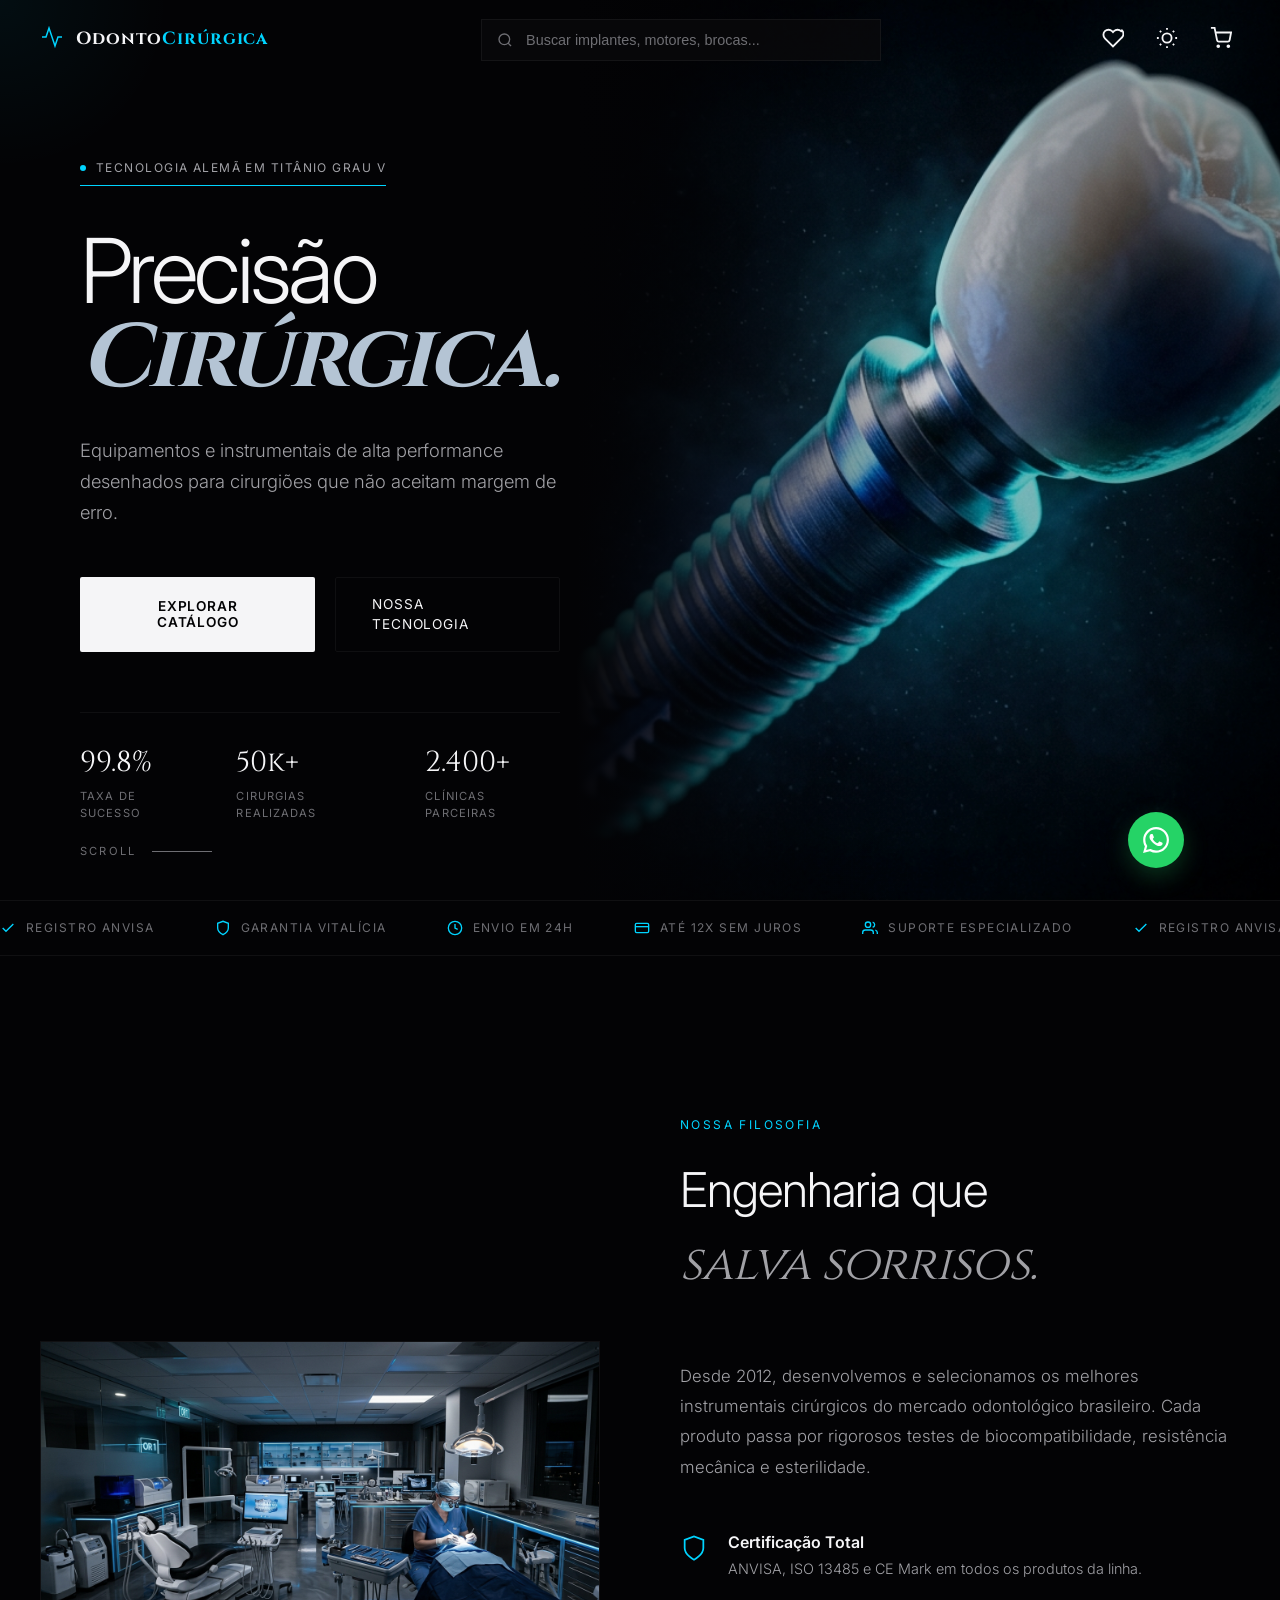
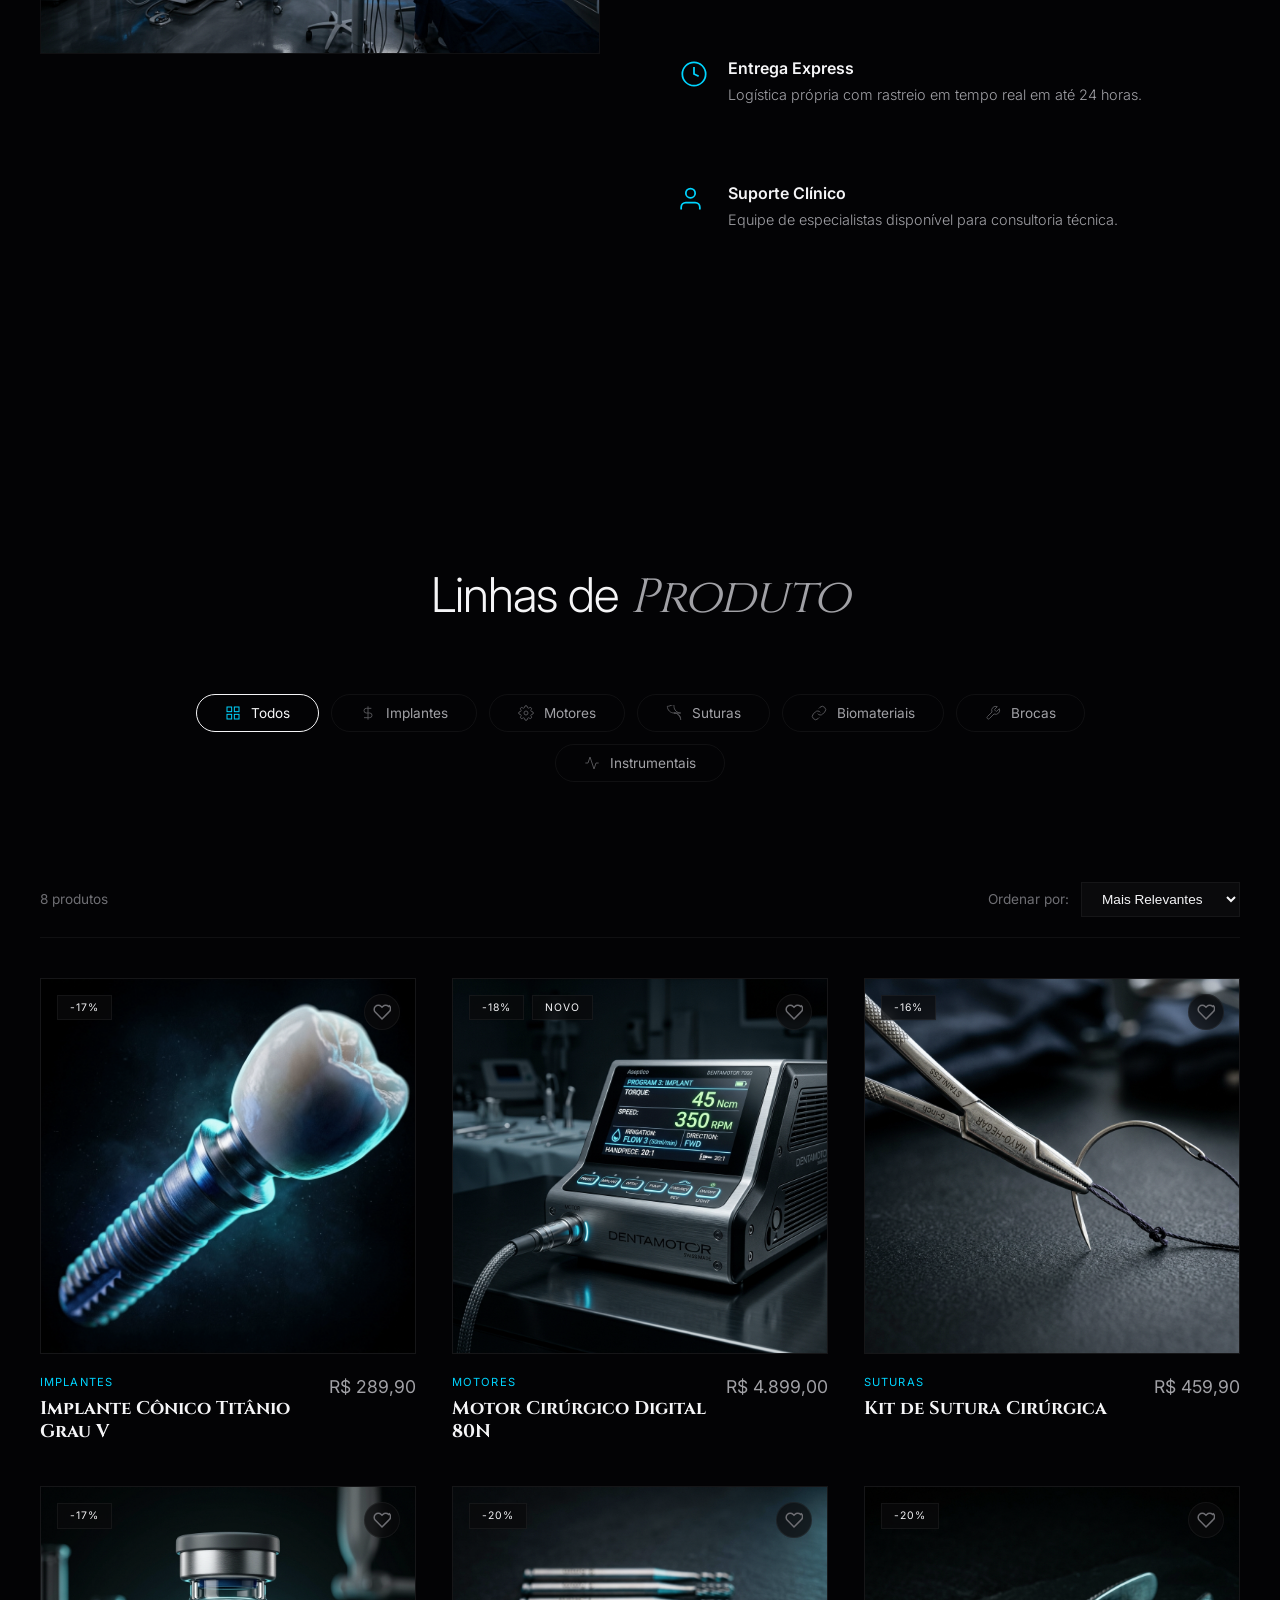
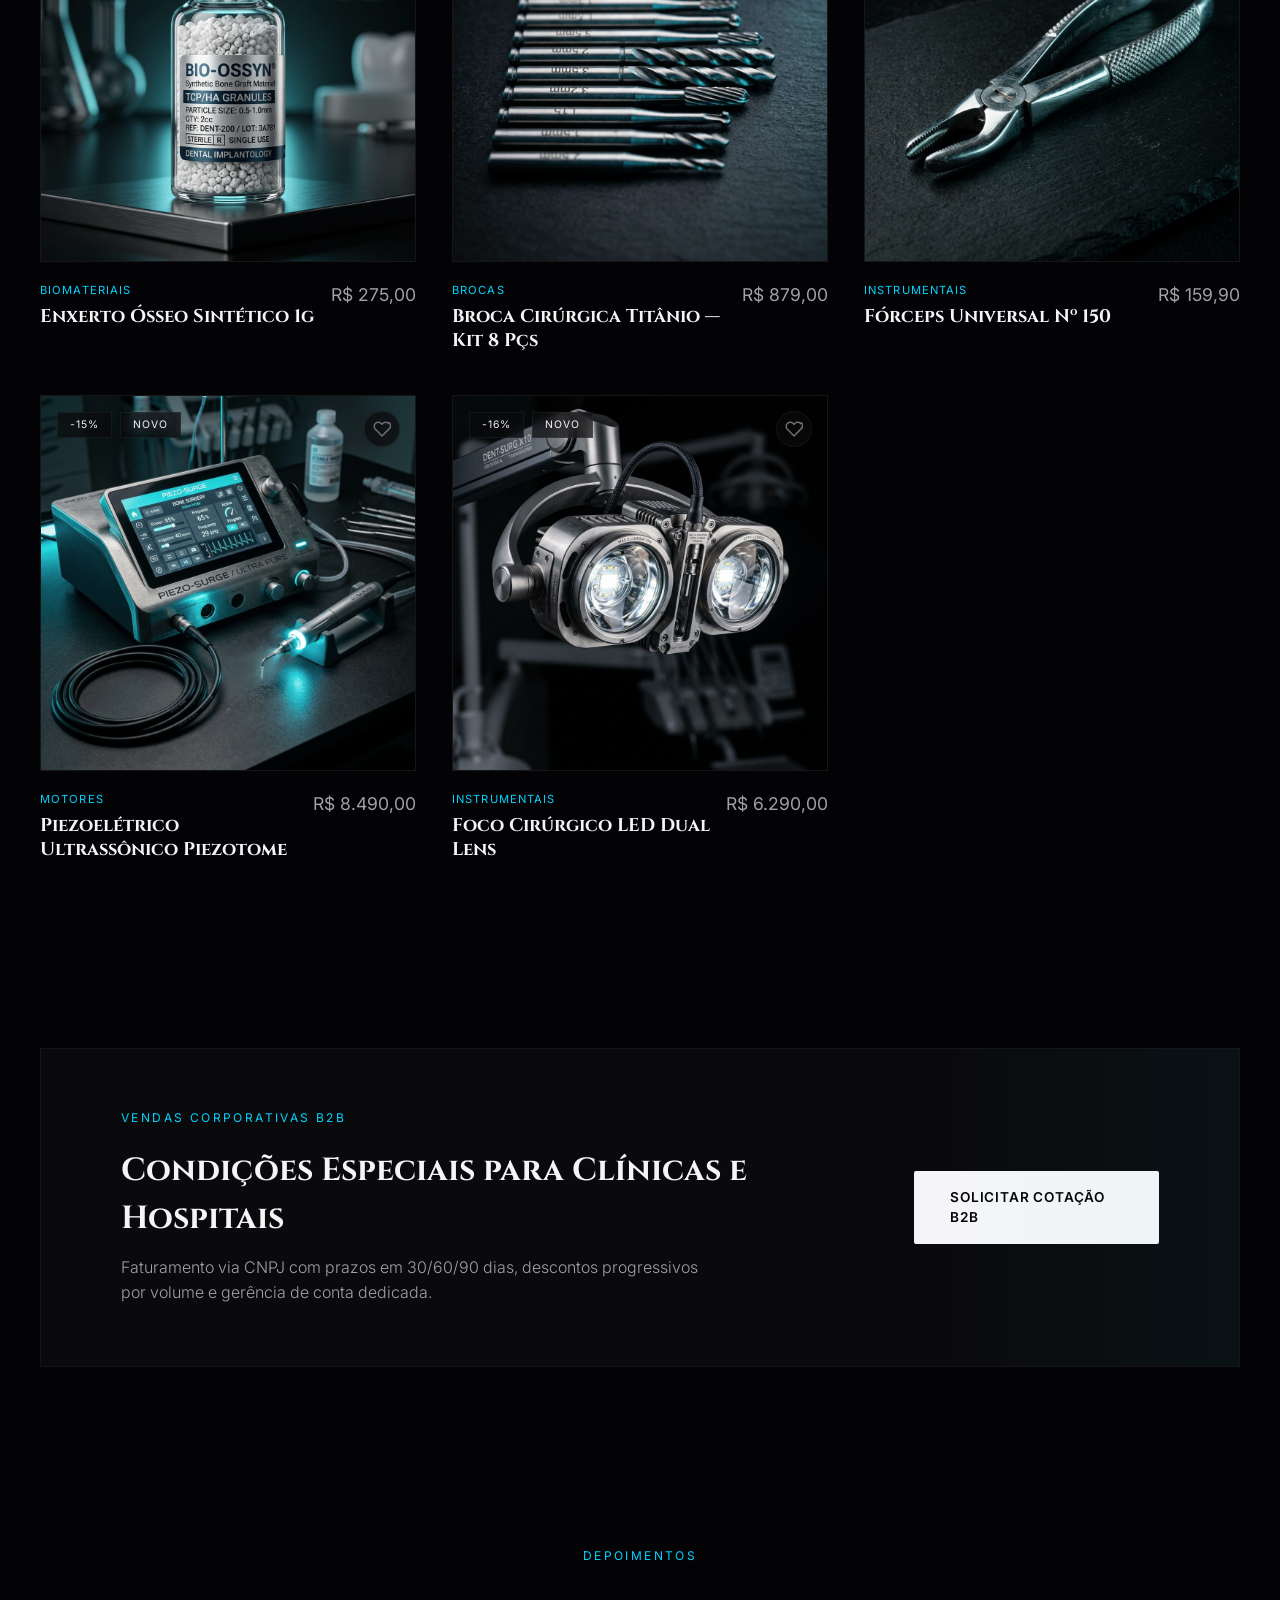
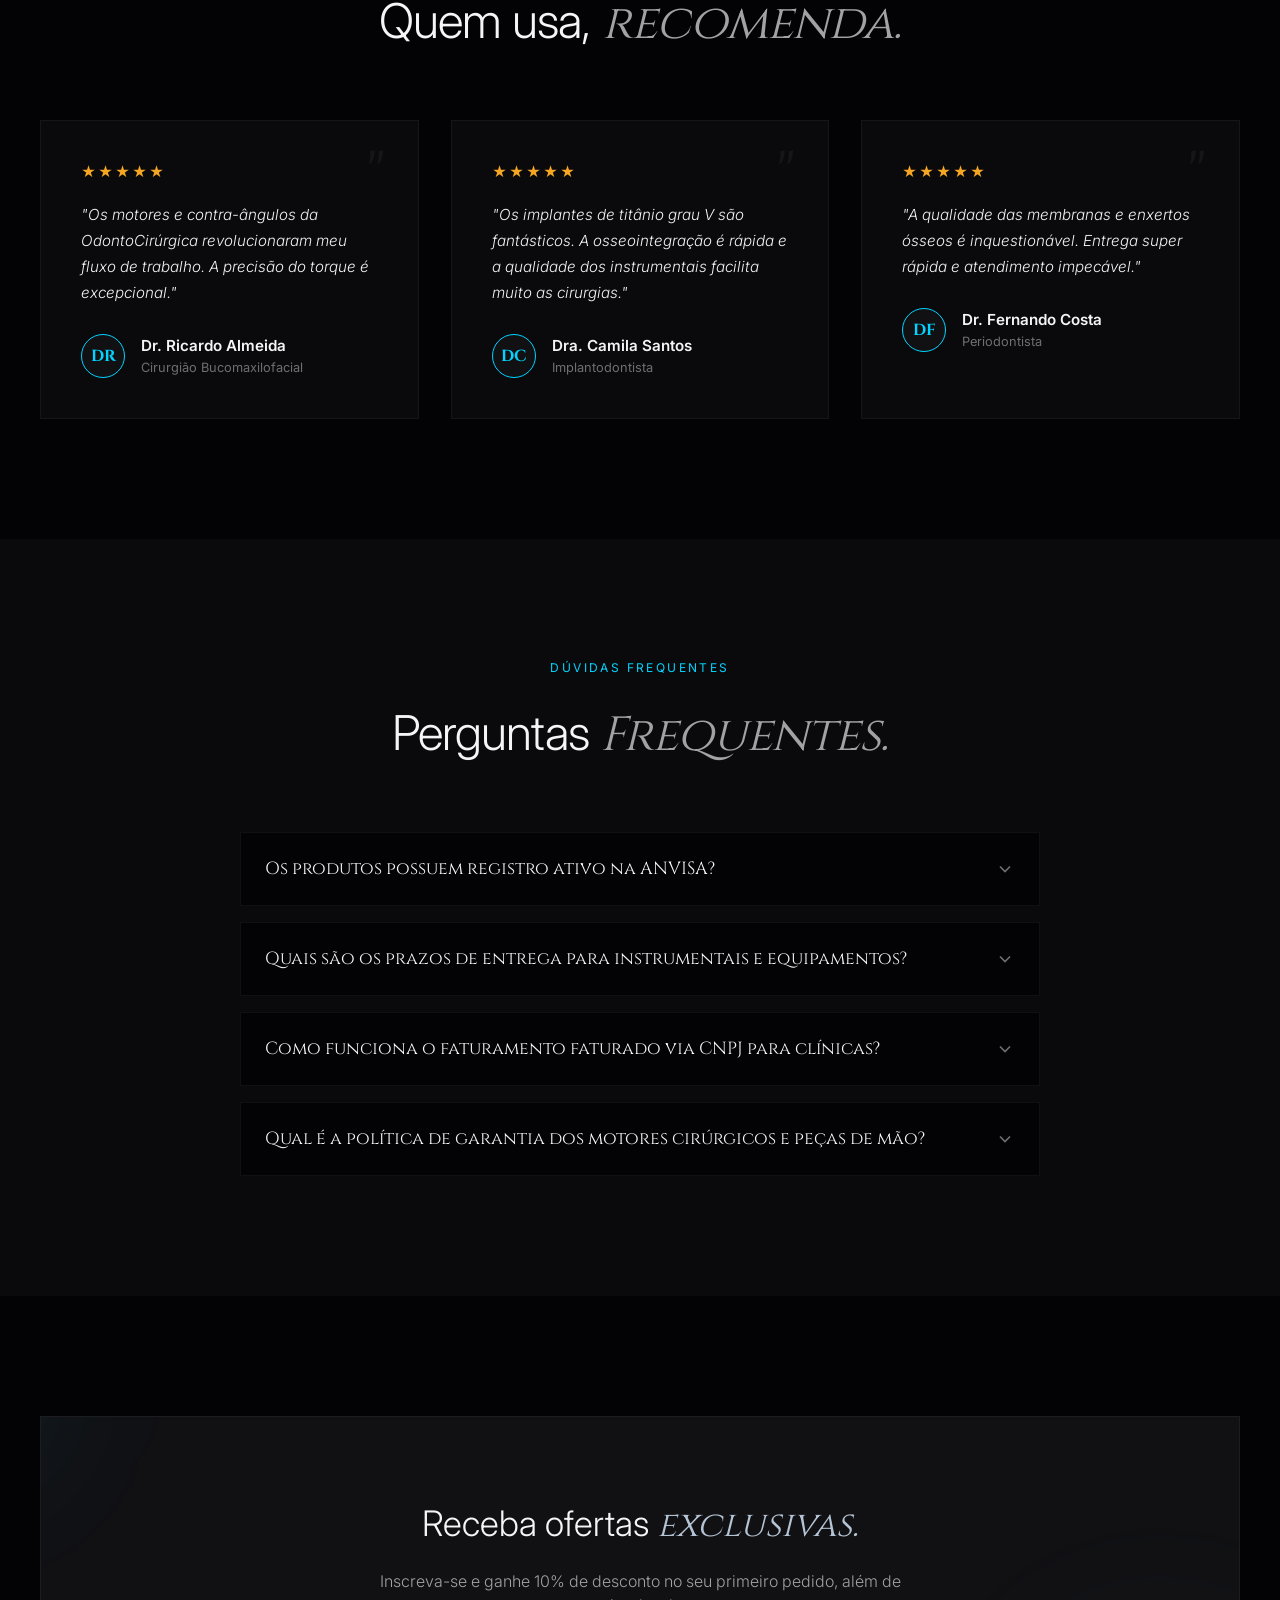
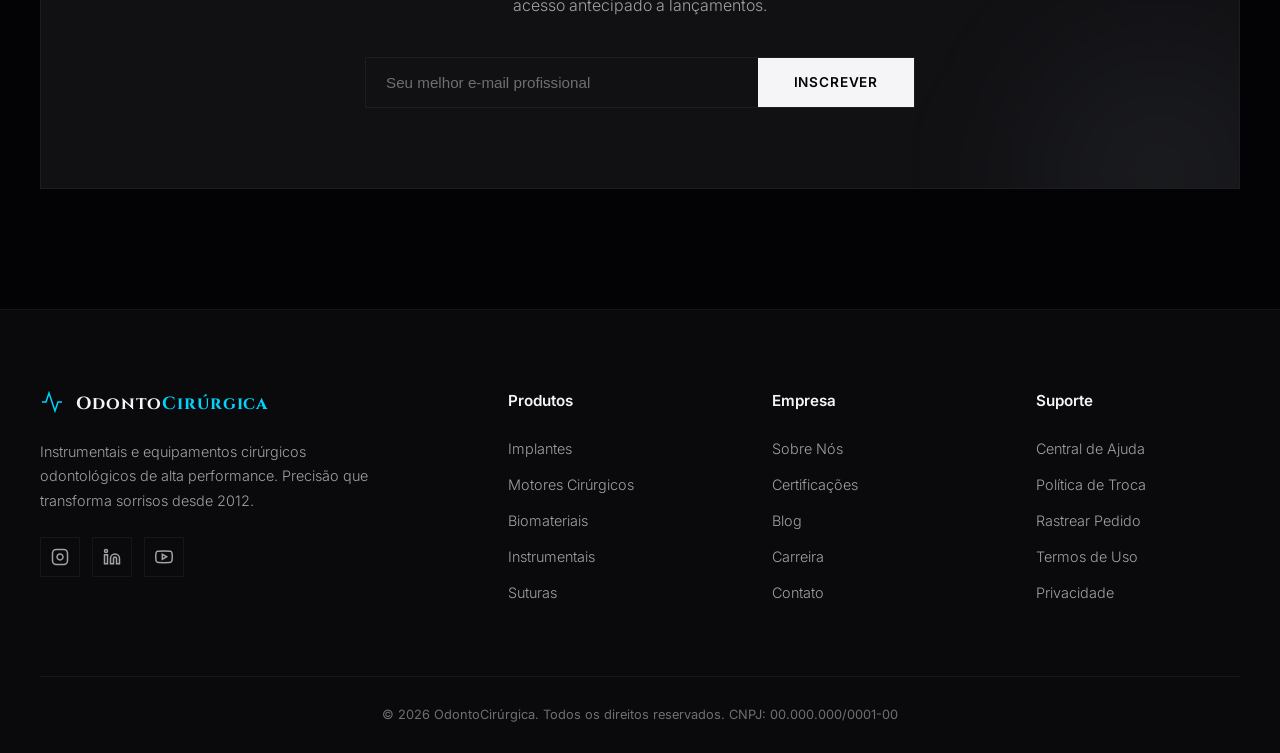
==== commit 261aaf91: "feat: add wishlist system, price/rating sorting, B2B banner, FAQ accordion and shipping calculator" ====
--- a/index.html
+++ b/index.html
@@ -41,15 +41,19 @@
             <div class="nav-search">
                 <div class="search-wrapper">
                     <svg class="search-icon" viewBox="0 0 24 24" fill="none" stroke="currentColor" stroke-width="2"><circle cx="11" cy="11" r="8"/><line x1="21" y1="21" x2="16.65" y2="16.65"/></svg>
-                    <input type="text" id="search-input" placeholder="Buscar implantes, motores..." autocomplete="off">
+                    <input type="text" id="search-input" placeholder="Buscar implantes, motores, brocas..." autocomplete="off">
                 </div>
             </div>
 
             <div class="nav-actions">
-                <button class="nav-btn theme-btn" id="theme-toggle" aria-label="Toggle Theme">
+                <button class="nav-btn" id="wishlist-toggle" aria-label="Favoritos" title="Meus Favoritos">
+                    <svg viewBox="0 0 24 24" fill="none" stroke="currentColor" stroke-width="2"><path d="M20.84 4.61a5.5 5.5 0 0 0-7.78 0L12 5.67l-1.06-1.06a5.5 5.5 0 0 0-7.78 7.78l1.06 1.06L12 21.23l8.72-8.72 1.06-1.06a5.5 5.5 0 0 0 0-7.78z"/></svg>
+                    <span id="wishlist-count" class="cart-count">0</span>
+                </button>
+                <button class="nav-btn theme-btn" id="theme-toggle" aria-label="Alternar Tema" title="Alternar Modo Escuro/Claro">
                     <svg viewBox="0 0 24 24" fill="none" stroke="currentColor" stroke-width="2"><circle cx="12" cy="12" r="5"/><path d="M12 1v2M12 21v2M4.22 4.22l1.42 1.42M18.36 18.36l1.42 1.42M1 12h2M21 12h2M4.22 19.78l1.42-1.42M18.36 5.64l1.42-1.42"/></svg>
                 </button>
-                <button class="nav-btn" id="cart-toggle" aria-label="Carrinho">
+                <button class="nav-btn" id="cart-toggle" aria-label="Carrinho" title="Meu Carrinho">
                     <svg viewBox="0 0 24 24" fill="none" stroke="currentColor" stroke-width="2"><circle cx="9" cy="21" r="1"/><circle cx="20" cy="21" r="1"/><path d="M1 1h4l2.68 13.39a2 2 0 0 0 2 1.61h9.72a2 2 0 0 0 2-1.61L23 6H6"/></svg>
                     <span id="cart-count" class="cart-count">0</span>
                 </button>
@@ -57,7 +61,7 @@
         </div>
     </nav>
 
-    <!-- ==================== HERO ==================== -->
+    <!-- HERO SECTION -->
     <header class="hero">
         <div class="hero-container">
             <div class="hero-text-content">
@@ -102,7 +106,7 @@
         </div>
     </header>
 
-    <!-- ==================== MARQUEE ==================== -->
+    <!-- MARQUEE -->
     <div class="marquee-bar">
         <div class="marquee-track">
             <div class="marquee-content">
@@ -122,7 +126,7 @@
         </div>
     </div>
 
-    <!-- ==================== ABOUT ==================== -->
+    <!-- ABOUT SECTION -->
     <section class="about-section" id="about">
         <div class="container">
             <div class="about-grid" data-aos>
@@ -152,7 +156,7 @@
         </div>
     </section>
 
-    <!-- ==================== CATEGORIES ==================== -->
+    <!-- CATEGORIES -->
     <section class="categories-section" id="catalogo">
         <div class="container">
             <h2 class="section-title text-center" data-aos>Linhas de <span>Produto</span></h2>
@@ -160,17 +164,30 @@
         </div>
     </section>
 
-    <!-- ==================== CATALOG ==================== -->
+    <!-- CATALOG SECTION WITH SORT & CONTROLS -->
     <section class="catalog-section">
         <div class="container">
             <div class="catalog-toolbar" data-aos>
-                <div id="active-filter" class="active-filter" style="display:none;">
-                    Categoria: <span id="filter-label"></span>
-                    <button id="clear-filter" aria-label="Limpar filtro"><svg viewBox="0 0 24 24" fill="none" stroke="currentColor" stroke-width="2"><line x1="18" y1="6" x2="6" y2="18"/><line x1="6" y1="6" x2="18" y2="18"/></svg></button>
-                </div>
-                <span id="results-count" class="results-count"></span>
-            </div>
+                <div class="toolbar-left">
+                    <div id="active-filter" class="active-filter" style="display:none;">
+                        Categoria: <span id="filter-label"></span>
+                        <button id="clear-filter" aria-label="Limpar filtro"><svg viewBox="0 0 24 24" fill="none" stroke="currentColor" stroke-width="2"><line x1="18" y1="6" x2="6" y2="18"/><line x1="6" y1="6" x2="18" y2="18"/></svg></button>
+                    </div>
+                    <span id="results-count" class="results-count"></span>
+                </div>
+                <div class="toolbar-right">
+                    <label for="sort-select" class="sort-label">Ordenar por:</label>
+                    <select id="sort-select" class="sort-select">
+                        <option value="relevant">Mais Relevantes</option>
+                        <option value="price-asc">Menor Preço</option>
+                        <option value="price-desc">Maior Preço</option>
+                        <option value="rating">Melhor Avaliados</option>
+                    </select>
+                </div>
+            </div>
+
             <div id="products-grid" class="products-grid"></div>
+            
             <div id="no-results" style="display:none; text-align:center; padding: 100px 0;">
                 <svg viewBox="0 0 24 24" fill="none" stroke="currentColor" stroke-width="1" style="width:64px; height:64px; color:var(--text-muted); margin-bottom:24px;"><circle cx="11" cy="11" r="8"/><line x1="21" y1="21" x2="16.65" y2="16.65"/></svg>
                 <h3>Nenhum produto encontrado</h3>
@@ -179,7 +196,23 @@
         </div>
     </section>
 
-    <!-- ==================== TESTIMONIALS ==================== -->
+    <!-- B2B CNPJ BANNER -->
+    <section class="b2b-banner-section">
+        <div class="container">
+            <div class="b2b-card" data-aos>
+                <div class="b2b-text">
+                    <span class="overline">Vendas Corporativas B2B</span>
+                    <h2>Condições Especiais para Clínicas e Hospitais</h2>
+                    <p>Faturamento via CNPJ com prazos em 30/60/90 dias, descontos progressivos por volume e gerência de conta dedicada.</p>
+                </div>
+                <div class="b2b-action">
+                    <a href="https://wa.me/5514996300736?text=Ol%C3%A1!%20Gostaria%20de%20solicitar%20uma%20cota%C3%A7%C3%A3o%20corporativa%20B2B%20para%20minha%20cl%C3%ADnica." target="_blank" rel="noopener noreferrer" class="btn btn-primary">Solicitar Cotação B2B</a>
+                </div>
+            </div>
+        </div>
+    </section>
+
+    <!-- TESTIMONIALS -->
     <section class="testimonials-section">
         <div class="container">
             <span class="overline text-center" data-aos>Depoimentos</span>
@@ -188,7 +221,53 @@
         </div>
     </section>
 
-    <!-- ==================== NEWSLETTER ==================== -->
+    <!-- FAQ SECTION -->
+    <section class="faq-section">
+        <div class="container">
+            <span class="overline text-center" data-aos>Dúvidas Frequentes</span>
+            <h2 class="section-title text-center" data-aos>Perguntas <span>Frequentes.</span></h2>
+            <div class="faq-list" id="faq-list" data-aos>
+                <div class="faq-item">
+                    <button class="faq-question">
+                        <span>Os produtos possuem registro ativo na ANVISA?</span>
+                        <svg class="faq-icon" viewBox="0 0 24 24" fill="none" stroke="currentColor" stroke-width="2"><polyline points="6 9 12 15 18 9"/></svg>
+                    </button>
+                    <div class="faq-answer">
+                        <p>Sim. 100% dos produtos do nosso catálogo possuem registro válido e ativo junto à ANVISA, além de laudos de biocompatibilidade e rastreabilidade por lote impresso na embalagem.</p>
+                    </div>
+                </div>
+                <div class="faq-item">
+                    <button class="faq-question">
+                        <span>Quais são os prazos de entrega para instrumentais e equipamentos?</span>
+                        <svg class="faq-icon" viewBox="0 0 24 24" fill="none" stroke="currentColor" stroke-width="2"><polyline points="6 9 12 15 18 9"/></svg>
+                    </button>
+                    <div class="faq-answer">
+                        <p>Pedidos confirmados até as 14h são despachados no mesmo dia via frete expresso refrigerado/protegido. O prazo médio de entrega para Capitais é de 24 a 48 horas úteis.</p>
+                    </div>
+                </div>
+                <div class="faq-item">
+                    <button class="faq-question">
+                        <span>Como funciona o faturamento faturado via CNPJ para clínicas?</span>
+                        <svg class="faq-icon" viewBox="0 0 24 24" fill="none" stroke="currentColor" stroke-width="2"><polyline points="6 9 12 15 18 9"/></svg>
+                    </button>
+                    <div class="faq-answer">
+                        <p>Oferecemos faturamento facilitado via boleto corporativo em 30, 60 e 90 dias após análise de crédito cadastral simplificada para Pessoas Jurídicas (CRO e CNPJ ativos).</p>
+                    </div>
+                </div>
+                <div class="faq-item">
+                    <button class="faq-question">
+                        <span>Qual é a política de garantia dos motores cirúrgicos e peças de mão?</span>
+                        <svg class="faq-icon" viewBox="0 0 24 24" fill="none" stroke="currentColor" stroke-width="2"><polyline points="6 9 12 15 18 9"/></svg>
+                    </button>
+                    <div class="faq-answer">
+                        <p>Todos os motores e equipamentos eletrônicos possuem 2 anos de garantia total do fabricante com substituição imediata de equipamento reserva durante eventuais manutenções.</p>
+                    </div>
+                </div>
+            </div>
+        </div>
+    </section>
+
+    <!-- NEWSLETTER -->
     <section class="newsletter-section">
         <div class="container">
             <div class="newsletter-card" data-aos>
@@ -206,7 +285,7 @@
         </div>
     </section>
 
-    <!-- ==================== FOOTER ==================== -->
+    <!-- FOOTER -->
     <footer class="footer">
         <div class="container">
             <div class="footer-grid">
@@ -241,7 +320,7 @@
         </div>
     </footer>
 
-    <!-- ==================== CART SIDEBAR ==================== -->
+    <!-- CART SIDEBAR -->
     <div class="modal-overlay" id="cart-overlay"></div>
     <aside id="cart-sidebar" class="cart-sidebar">
         <div class="cart-header">
@@ -260,7 +339,21 @@
         </div>
     </aside>
 
-    <!-- ==================== MODALS ==================== -->
+    <!-- WISHLIST SIDEBAR -->
+    <div class="modal-overlay" id="wishlist-overlay"></div>
+    <aside id="wishlist-sidebar" class="cart-sidebar">
+        <div class="cart-header">
+            <h2>Meus Favoritos</h2>
+            <button id="wishlist-close" class="btn-icon"><svg viewBox="0 0 24 24" fill="none" stroke="currentColor" stroke-width="2"><line x1="18" y1="6" x2="6" y2="18"/><line x1="6" y1="6" x2="18" y2="18"/></svg></button>
+        </div>
+        <div id="wishlist-empty" style="padding: 48px; text-align: center; color: var(--text-muted); flex: 1; display:flex; flex-direction:column; justify-content:center; align-items:center;">
+            <svg viewBox="0 0 24 24" fill="none" stroke="currentColor" stroke-width="1" style="width:64px; height:64px; margin-bottom:16px;"><path d="M20.84 4.61a5.5 5.5 0 0 0-7.78 0L12 5.67l-1.06-1.06a5.5 5.5 0 0 0-7.78 7.78l1.06 1.06L12 21.23l8.72-8.72 1.06-1.06a5.5 5.5 0 0 0 0-7.78z"/></svg>
+            <p>Nenhum item salvo nos favoritos.</p>
+        </div>
+        <div id="wishlist-items" class="cart-items"></div>
+    </aside>
+
+    <!-- MODALS -->
     <div class="modal-overlay" id="product-modal-overlay">
         <div class="modal product-modal"><button class="modal-close" id="modal-close-product"><svg viewBox="0 0 24 24" fill="none" stroke="currentColor" stroke-width="2"><line x1="18" y1="6" x2="6" y2="18"/><line x1="6" y1="6" x2="18" y2="18"/></svg></button><div class="modal-body" id="product-modal-body"></div></div>
     </div>
@@ -287,8 +380,8 @@
         </div>
     </div>
 
-    <!-- ==================== FABs ==================== -->
-    <a href="#" class="fab-whatsapp" aria-label="WhatsApp">
+    <!-- FABs -->
+    <a href="https://wa.me/5514996300736?text=Ol%C3%A1!%20Gostaria%20de%20mais%20informa%C3%A7%C3%B5es%20sobre%20os%20produtos%20da%20OdontoCir%C3%BArgica." target="_blank" rel="noopener noreferrer" class="fab-whatsapp" aria-label="WhatsApp">
         <svg viewBox="0 0 24 24" fill="currentColor"><path d="M17.472 14.382c-.297-.149-1.758-.867-2.03-.967-.273-.099-.471-.148-.67.15-.197.297-.767.966-.94 1.164-.173.199-.347.223-.644.075-.297-.15-1.255-.463-2.39-1.475-.883-.788-1.48-1.761-1.653-2.059-.173-.297-.018-.458.13-.606.134-.133.298-.347.446-.52.149-.174.198-.298.298-.497.099-.198.05-.371-.025-.52-.075-.149-.669-1.612-.916-2.207-.242-.579-.487-.5-.669-.51a12.8 12.8 0 0 0-.57-.01c-.198 0-.52.074-.792.372-.272.297-1.04 1.016-1.04 2.479 0 1.462 1.065 2.875 1.213 3.074.149.198 2.096 3.2 5.077 4.487.709.306 1.262.489 1.694.625.712.227 1.36.195 1.871.118.571-.085 1.758-.719 2.006-1.413.248-.694.248-1.289.173-1.413-.074-.124-.272-.198-.57-.347m-5.421 7.403h-.004a9.87 9.87 0 0 1-5.031-1.378l-.361-.214-3.741.982.998-3.648-.235-.374a9.86 9.86 0 0 1-1.51-5.26c.001-5.45 4.436-9.884 9.888-9.884 2.64 0 5.122 1.03 6.988 2.898a9.825 9.825 0 0 1 2.893 6.994c-.003 5.45-4.437 9.884-9.885 9.884m8.413-18.297A11.815 11.815 0 0 0 12.05 0C5.495 0 .16 5.335.157 11.892c0 2.096.547 4.142 1.588 5.945L.057 24l6.305-1.654a11.882 11.882 0 0 0 5.683 1.448h.005c6.554 0 11.89-5.335 11.893-11.893a11.821 11.821 0 0 0-3.48-8.413z"/></svg>
     </a>
 
--- a/styles.css
+++ b/styles.css
@@ -1,6 +1,6 @@
 /* ============================================================
    OdontoCirúrgica — Bespoke Luxury Design System (R$ 50k+)
-   Complete with About, Testimonials, Newsletter, Footer
+   Complete with Wishlist, FAQ, B2B Banner, Sort Controls & Calculator
    ============================================================ */
 
 :root {
@@ -81,7 +81,7 @@
 .search-wrapper input:focus { border-color: var(--brand-cyan); }
 .search-wrapper input::placeholder { color: var(--text-muted); }
 
-/* ==================== HERO ==================== */
+/* HERO */
 .hero { position: relative; min-height: 100vh; display: flex; align-items: center; padding-top: 80px; overflow: hidden; }
 .hero-container { display: grid; grid-template-columns: 1fr 1fr; width: 100%; max-width: 1600px; margin: 0 auto; }
 .hero-text-content { padding: 60px 80px; display: flex; flex-direction: column; justify-content: center; z-index: 2; position: relative; }
@@ -112,7 +112,7 @@
 .scroll-line::after { content: ''; position: absolute; top: 0; left: -100%; width: 100%; height: 100%; background: var(--brand-cyan); animation: scrollLine 2s infinite; }
 @keyframes scrollLine { to { left: 100%; } }
 
-/* ==================== MARQUEE ==================== */
+/* MARQUEE */
 .marquee-bar { border-top: 1px solid var(--border-light); border-bottom: 1px solid var(--border-light); padding: 18px 0; overflow: hidden; display: flex; font-family: var(--font-display); font-size: 0.75rem; letter-spacing: 0.12em; color: var(--text-muted); text-transform: uppercase; }
 .marquee-track { display: flex; width: max-content; animation: marquee 50s linear infinite; }
 .marquee-content { display: flex; }
@@ -120,7 +120,7 @@
 .marquee-item svg { margin-right: 10px; color: var(--brand-cyan); }
 @keyframes marquee { 0% { transform: translateX(0); } 100% { transform: translateX(-50%); } }
 
-/* ==================== ABOUT ==================== */
+/* ABOUT */
 .about-section { padding: 160px 0; position: relative; }
 .about-grid { display: grid; grid-template-columns: 1fr 1fr; gap: 80px; align-items: center; }
 .about-image-wrap { position: relative; overflow: hidden; border: 1px solid var(--border-light); }
@@ -135,7 +135,7 @@
 .about-feature h4 { font-family: var(--font-display); font-size: 1rem; font-weight: 600; margin-bottom: 4px; }
 .about-feature p { color: var(--text-secondary); font-size: 0.9rem; font-weight: 300; line-height: 1.5; }
 
-/* ==================== CATEGORIES ==================== */
+/* CATEGORIES */
 .categories-section { padding: 120px 0 60px; }
 .section-title { font-family: var(--font-display); font-size: clamp(2rem, 4vw, 3rem); font-weight: 300; margin-bottom: 60px; letter-spacing: -0.02em; }
 .section-title span { font-family: var(--font-serif); color: var(--text-secondary); font-style: italic; }
@@ -145,9 +145,15 @@
 .cat-btn:hover, .cat-btn.active { border-color: var(--text-primary); color: var(--text-primary); }
 .cat-btn.active svg { opacity: 1; color: var(--brand-cyan); }
 
-/* ==================== CATALOG ==================== */
+/* CATALOG TOOLBAR WITH SORT CONTROLS */
 .catalog-section { padding: 40px 0 120px; }
-.catalog-toolbar { display: flex; justify-content: space-between; align-items: center; margin-bottom: 40px; padding-bottom: 20px; border-bottom: 1px solid var(--border-light); }
+.catalog-toolbar { display: flex; justify-content: space-between; align-items: center; margin-bottom: 40px; padding-bottom: 20px; border-bottom: 1px solid var(--border-light); flex-wrap: wrap; gap: 16px; }
+.toolbar-left { display: flex; align-items: center; gap: 20px; }
+.toolbar-right { display: flex; align-items: center; gap: 12px; }
+.sort-label { font-size: 0.85rem; color: var(--text-muted); }
+.sort-select { background: var(--bg-surface); border: 1px solid var(--border-light); color: var(--text-primary); padding: 8px 16px; font-size: 0.85rem; outline: none; transition: border-color 0.3s; cursor: pointer; }
+.sort-select:focus { border-color: var(--brand-cyan); }
+
 .active-filter { display: inline-flex; align-items: center; gap: 12px; font-size: 0.9rem; color: var(--text-secondary); }
 #filter-label { color: var(--brand-cyan); font-weight: 600; }
 #clear-filter { display: flex; align-items: center; justify-content: center; color: var(--text-muted); transition: 0.3s; }
@@ -156,23 +162,47 @@
 .results-count { font-size: 0.85rem; color: var(--text-muted); }
 .products-grid { display: grid; grid-template-columns: repeat(auto-fill, minmax(300px, 1fr)); gap: 36px; }
 
-/* Product Card */
-.product-card { display: flex; flex-direction: column; cursor: pointer; }
+/* PRODUCT CARD WITH WISHLIST BUTTON */
+.product-card { display: flex; flex-direction: column; cursor: pointer; position: relative; }
 .product-image-box { position: relative; width: 100%; aspect-ratio: 1; background: var(--bg-surface); overflow: hidden; margin-bottom: 20px; border: 1px solid var(--border-light); transition: var(--transition-smooth); }
 .product-img { width: 100%; height: 100%; object-fit: cover; transition: transform 1.2s cubic-bezier(0.16, 1, 0.3, 1); filter: grayscale(20%); }
 .product-card:hover .product-img { transform: scale(1.05); filter: grayscale(0%); }
 .product-card:hover .product-image-box { border-color: var(--border-active); }
 .product-badges { position: absolute; top: 16px; left: 16px; display: flex; gap: 8px; z-index: 2; }
 .badge { padding: 4px 12px; font-size: 0.65rem; letter-spacing: 0.1em; text-transform: uppercase; background: var(--bg-glass); backdrop-filter: blur(6px); border: 1px solid var(--border-light); color: var(--text-primary); }
+
+.product-wishlist-btn { position: absolute; top: 16px; right: 16px; z-index: 5; background: var(--bg-glass); backdrop-filter: blur(6px); border: 1px solid var(--border-light); width: 36px; height: 36px; border-radius: 50%; display: flex; align-items: center; justify-content: center; color: var(--text-muted); transition: 0.3s; }
+.product-wishlist-btn:hover { color: #f43f5e; border-color: #f43f5e; }
+.product-wishlist-btn.active { color: #f43f5e; border-color: #f43f5e; fill: #f43f5e; }
+.product-wishlist-btn svg { width: 18px; height: 18px; }
+
 .product-meta { display: flex; justify-content: space-between; align-items: flex-start; gap: 16px; }
 .product-category { font-size: 0.7rem; color: var(--brand-cyan); text-transform: uppercase; letter-spacing: 0.1em; margin-bottom: 6px; display: block; }
 .product-name { font-family: var(--font-serif); font-size: 1.15rem; margin-bottom: 6px; line-height: 1.3; }
 .product-price { font-family: var(--font-display); font-size: 1.1rem; font-weight: 400; color: var(--text-secondary); white-space: nowrap; }
 
-/* ==================== TESTIMONIALS ==================== */
-.testimonials-section { padding: 120px 0; background: var(--bg-surface); }
+/* B2B BANNER SECTION */
+.b2b-banner-section { padding: 60px 0; }
+.b2b-card { background: var(--bg-surface); border: 1px solid var(--border-light); padding: 60px 80px; display: flex; justify-content: space-between; align-items: center; gap: 40px; position: relative; overflow: hidden; }
+.b2b-card::before { content: ''; position: absolute; top: 0; right: 0; width: 300px; height: 100%; background: linear-gradient(90deg, transparent, rgba(0,212,255,0.04)); pointer-events: none; }
+.b2b-text h2 { font-family: var(--font-serif); font-size: 2rem; margin-bottom: 12px; }
+.b2b-text p { color: var(--text-secondary); font-weight: 300; max-width: 600px; font-size: 1rem; line-height: 1.6; }
+
+/* FAQ SECTION */
+.faq-section { padding: 120px 0; background: var(--bg-surface); }
+.faq-list { max-width: 800px; margin: 60px auto 0; display: flex; flex-direction: column; gap: 16px; }
+.faq-item { border: 1px solid var(--border-light); background: var(--bg-base); transition: var(--transition-smooth); }
+.faq-question { width: 100%; padding: 24px; display: flex; justify-content: space-between; align-items: center; text-align: left; font-family: var(--font-serif); font-size: 1.1rem; color: var(--text-primary); transition: color 0.3s; }
+.faq-question:hover { color: var(--brand-cyan); }
+.faq-icon { width: 20px; height: 20px; color: var(--text-muted); transition: transform 0.3s; flex-shrink: 0; }
+.faq-item.active .faq-icon { transform: rotate(180deg); color: var(--brand-cyan); }
+.faq-answer { max-height: 0; overflow: hidden; transition: max-height 0.4s ease; padding: 0 24px; color: var(--text-secondary); font-weight: 300; font-size: 0.95rem; line-height: 1.7; }
+.faq-item.active .faq-answer { max-height: 300px; padding-bottom: 24px; }
+
+/* TESTIMONIALS */
+.testimonials-section { padding: 120px 0; }
 .testimonials-grid { display: grid; grid-template-columns: repeat(3, 1fr); gap: 32px; margin-top: 60px; }
-.testimonial-card { background: var(--bg-base); padding: 40px; border: 1px solid var(--border-light); position: relative; transition: var(--transition-smooth); }
+.testimonial-card { background: var(--bg-surface); padding: 40px; border: 1px solid var(--border-light); position: relative; transition: var(--transition-smooth); }
 .testimonial-card:hover { border-color: var(--border-active); transform: translateY(-4px); }
 .testimonial-quote { position: absolute; top: 24px; right: 32px; font-family: var(--font-serif); font-size: 4rem; color: var(--border-light); line-height: 1; }
 .testimonial-stars { color: #f5a623; margin-bottom: 20px; font-size: 0.9rem; letter-spacing: 2px; }
@@ -182,7 +212,7 @@
 .author-name { font-family: var(--font-display); font-weight: 600; font-size: 0.95rem; }
 .author-role { font-size: 0.8rem; color: var(--text-muted); }
 
-/* ==================== NEWSLETTER ==================== */
+/* NEWSLETTER */
 .newsletter-section { padding: 120px 0; }
 .newsletter-card { position: relative; background: var(--bg-elevated); padding: 80px 40px; text-align: center; overflow: hidden; border: 1px solid var(--border-light); }
 .newsletter-card::before { content: ''; position: absolute; top: -50%; left: -20%; width: 300px; height: 300px; background: radial-gradient(circle, rgba(0, 212, 255, 0.1) 0%, transparent 70%); filter: blur(60px); pointer-events: none; }
@@ -196,7 +226,7 @@
 .nl-input-group input::placeholder { color: var(--text-muted); }
 .nl-input-group .btn { border-radius: 0; }
 
-/* ==================== FOOTER ==================== */
+/* FOOTER */
 .footer { background: var(--bg-surface); border-top: 1px solid var(--border-light); padding: 80px 0 0; }
 .footer-grid { display: grid; grid-template-columns: 2fr 1fr 1fr 1fr; gap: 60px; margin-bottom: 60px; }
 .footer-desc { color: var(--text-secondary); font-size: 0.9rem; line-height: 1.7; margin-bottom: 24px; font-weight: 300; max-width: 360px; }
@@ -210,7 +240,7 @@
 .footer-links a:hover { color: var(--text-primary); }
 .footer-bottom { padding: 28px 0; border-top: 1px solid var(--border-light); text-align: center; color: var(--text-muted); font-size: 0.8rem; }
 
-/* ==================== MODALS ==================== */
+/* MODALS & SIDEBARS */
 .modal-overlay { position: fixed; inset: 0; background: rgba(0,0,0,0.85); backdrop-filter: blur(10px); z-index: 2000; display: flex; align-items: center; justify-content: center; opacity: 0; visibility: hidden; transition: 0.4s; padding: 24px; }
 .modal-overlay.open { opacity: 1; visibility: visible; }
 .modal { background: var(--bg-surface); width: 100%; max-width: 900px; border: 1px solid var(--border-light); padding: 60px; position: relative; transform: translateY(20px); transition: 0.5s cubic-bezier(0.16, 1, 0.3, 1); max-height: 90vh; overflow-y: auto; }
@@ -224,9 +254,17 @@
 .detail-name { font-family: var(--font-serif); font-size: 2.2rem; margin-bottom: 20px; line-height: 1.1; }
 .detail-desc { color: var(--text-secondary); font-weight: 300; margin-bottom: 32px; line-height: 1.7; }
 .detail-price { font-size: 1.8rem; font-weight: 300; margin-bottom: 32px; color: var(--text-primary); }
-.detail-actions .btn { width: 100%; }
-
-/* Cart Sidebar */
+.detail-actions { display: flex; gap: 16px; }
+.detail-actions .btn { flex: 1; }
+
+/* SHIPPING CALCULATOR IN MODAL */
+.shipping-calc { margin: 24px 0; padding: 20px; background: var(--bg-elevated); border: 1px solid var(--border-light); }
+.shipping-calc-title { font-size: 0.85rem; text-transform: uppercase; letter-spacing: 0.1em; color: var(--text-muted); margin-bottom: 12px; }
+.shipping-input-group { display: flex; gap: 8px; }
+.shipping-input-group input { flex: 1; background: var(--bg-surface); border: 1px solid var(--border-light); padding: 10px 14px; color: var(--text-primary); font-size: 0.85rem; outline: none; }
+.shipping-result { margin-top: 12px; font-size: 0.85rem; color: var(--brand-green); display: none; }
+
+/* CART & WISHLIST SIDEBAR */
 .cart-sidebar { position: fixed; top: 0; right: 0; bottom: 0; width: 420px; background: var(--bg-surface); border-left: 1px solid var(--border-light); z-index: 2000; padding: 32px; display: flex; flex-direction: column; transform: translateX(100%); transition: 0.5s cubic-bezier(0.16, 1, 0.3, 1); }
 .cart-sidebar.open { transform: translateX(0); }
 .cart-header { display: flex; justify-content: space-between; align-items: center; margin-bottom: 32px; }
@@ -243,7 +281,7 @@
 .cart-total-value { font-family: var(--font-serif); font-size: 1.5rem; }
 .cart-frete-info { margin: 12px 0 20px; color: var(--brand-cyan); font-size: 0.8rem; line-height: 1.4; }
 
-/* Checkout */
+/* CHECKOUT */
 .checkout-steps { display: flex; align-items: center; justify-content: space-between; margin-bottom: 40px; }
 .step { display: flex; flex-direction: column; align-items: center; gap: 8px; color: var(--text-muted); font-size: 0.85rem; }
 .step span { width: 36px; height: 36px; border-radius: 50%; background: var(--bg-surface); border: 1px solid var(--border-light); display: flex; align-items: center; justify-content: center; font-weight: 600; }
@@ -269,7 +307,7 @@
 .summary-discount { color: var(--brand-green); }
 .summary-total { margin-top: 8px; padding-top: 16px; border-top: 1px solid var(--border-light); color: var(--text-primary); font-size: 1.1rem; }
 
-/* Success */
+/* SUCCESS */
 .success-content { display: flex; flex-direction: column; align-items: center; text-align: center; }
 .success-checkmark { width: 80px; height: 80px; margin-bottom: 24px; }
 .success-checkmark circle { stroke: var(--brand-cyan); stroke-width: 2; stroke-dasharray: 166; stroke-dashoffset: 166; animation: checkStroke 0.6s cubic-bezier(0.65, 0, 0.45, 1) forwards; }
@@ -279,28 +317,29 @@
 .success-content p { color: var(--text-secondary); margin-bottom: 20px; font-weight: 300; }
 .success-order-id { font-family: monospace; font-size: 1.1rem; padding: 12px 24px; border: 1px solid var(--border-light); color: var(--brand-cyan); margin-bottom: 28px; letter-spacing: 0.05em; }
 
-/* ==================== FLOATING ==================== */
-.fab-whatsapp { position: fixed; bottom: 32px; right: 100px; width: 60px; height: 60px; background: #25D366; color: #fff; border-radius: 50%; display: flex; align-items: center; justify-content: center; z-index: 1000; box-shadow: 0 8px 24px rgba(37, 211, 102, 0.25); transition: var(--transition-smooth); }
-.fab-whatsapp svg { width: 28px; height: 28px; }
+/* FLOATING */
+.fab-whatsapp { position: fixed; bottom: 32px; right: 96px; width: 56px; height: 56px; background: #25D366; color: #fff; border-radius: 50%; display: flex; align-items: center; justify-content: center; z-index: 1000; box-shadow: 0 8px 24px rgba(37, 211, 102, 0.25); transition: var(--transition-smooth); }
+.fab-whatsapp svg { width: 26px; height: 26px; }
 .fab-whatsapp:hover { transform: scale(1.08) translateY(-2px); box-shadow: 0 12px 32px rgba(37, 211, 102, 0.4); }
 .back-to-top { position: fixed; bottom: 32px; right: 32px; width: 48px; height: 48px; background: var(--bg-surface); border: 1px solid var(--border-light); color: var(--text-primary); border-radius: 50%; display: flex; align-items: center; justify-content: center; z-index: 1000; opacity: 0; visibility: hidden; transform: translateY(16px); transition: var(--transition-smooth); }
 .back-to-top.visible { opacity: 1; visibility: visible; transform: translateY(0); }
 .back-to-top:hover { background: var(--brand-cyan); color: #000; border-color: var(--brand-cyan); }
 .back-to-top svg { width: 20px; height: 20px; }
 
-/* Toast */
+/* TOAST */
 .toast { background: var(--bg-surface); border: 1px solid var(--border-light); padding: 14px 20px; display: flex; align-items: center; gap: 10px; font-size: 0.85rem; box-shadow: 0 8px 24px rgba(0,0,0,0.4); animation: toastIn 0.3s cubic-bezier(0.16, 1, 0.3, 1); transition: opacity 0.3s; }
 .toast-success { border-left: 3px solid var(--brand-cyan); }
 @keyframes toastIn { from { opacity: 0; transform: translateY(16px); } to { opacity: 1; transform: translateY(0); } }
 
-/* ==================== AOS ==================== */
+/* AOS */
 [data-aos] { opacity: 0; transform: translateY(20px); transition: 1s cubic-bezier(0.16, 1, 0.3, 1); }
 [data-aos].aos-animate { opacity: 1; transform: translateY(0); }
 
-/* ==================== RESPONSIVE ==================== */
+/* RESPONSIVE */
 @media (max-width: 1200px) {
     .footer-grid { grid-template-columns: 1fr 1fr; gap: 40px; }
     .testimonials-grid { grid-template-columns: 1fr 1fr; }
+    .b2b-card { flex-direction: column; text-align: center; padding: 48px 32px; }
 }
 @media (max-width: 1024px) {
     .hero-container { grid-template-columns: 1fr; }
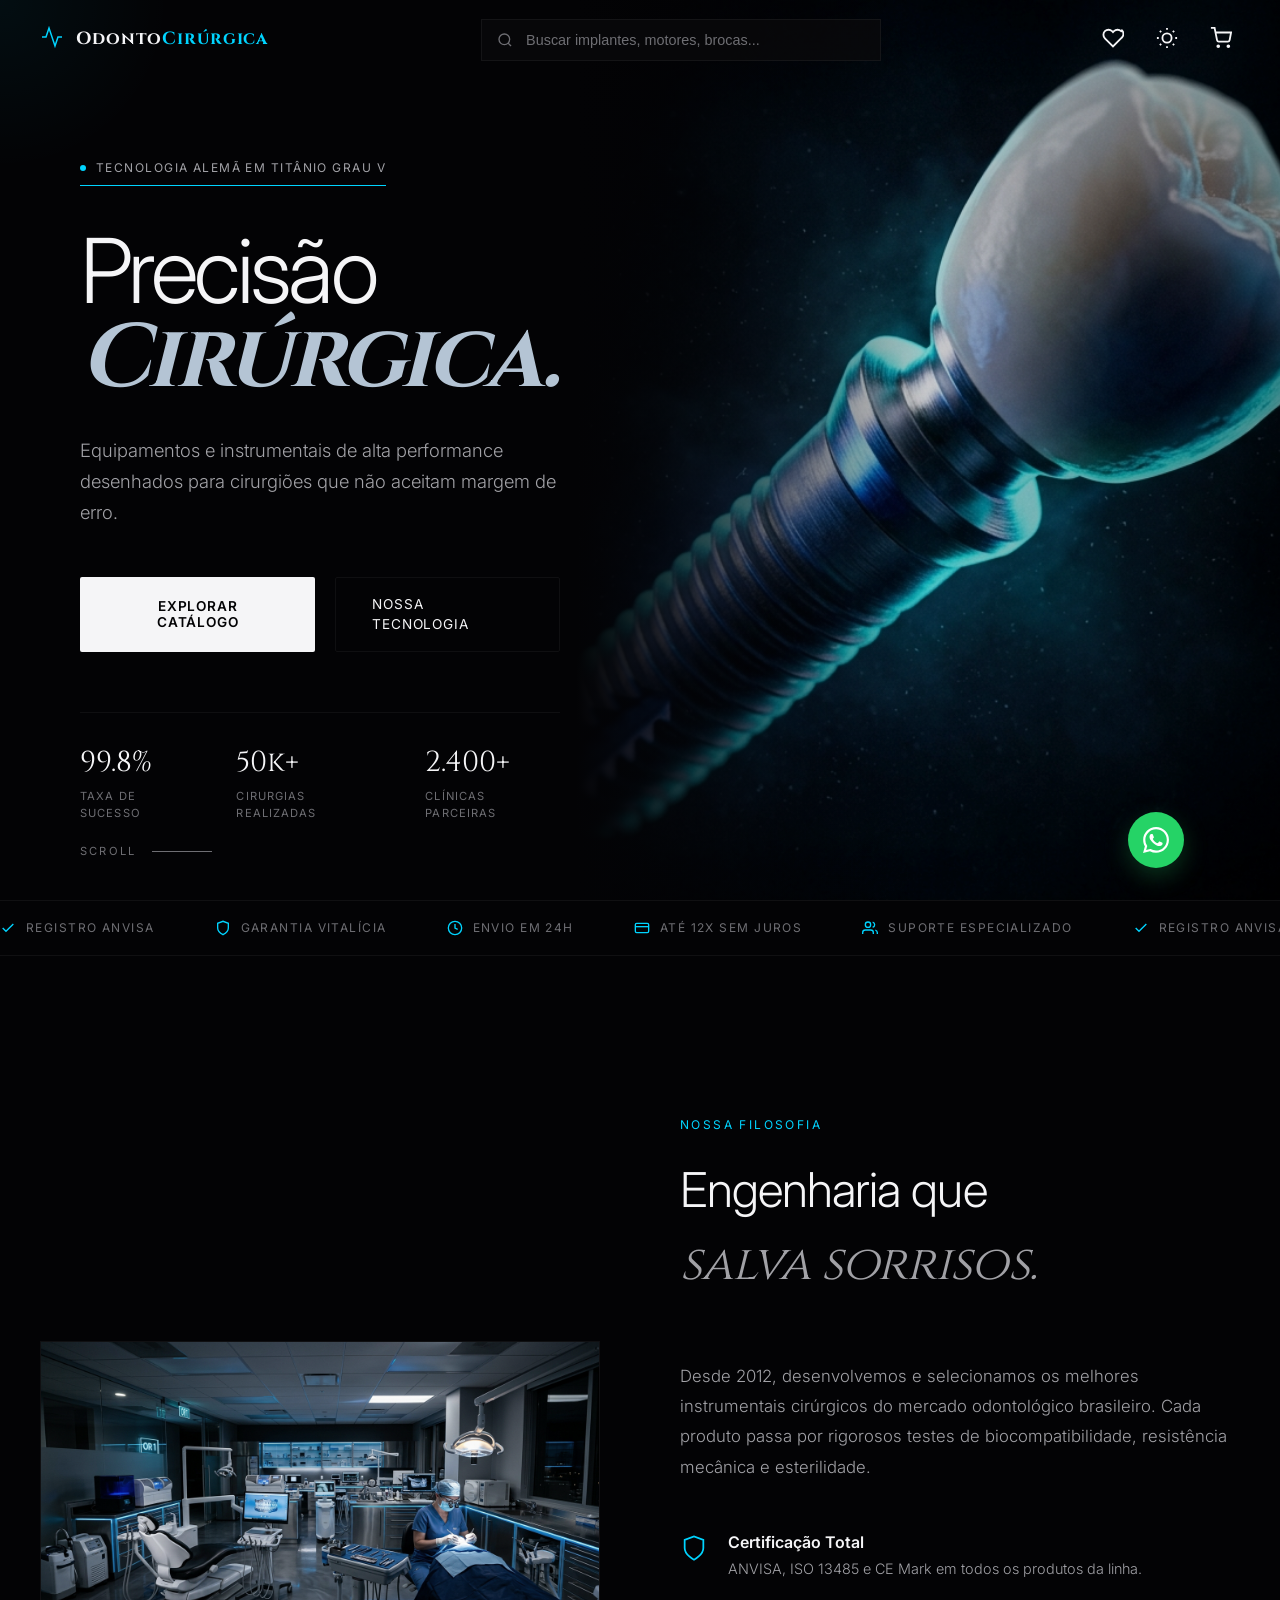
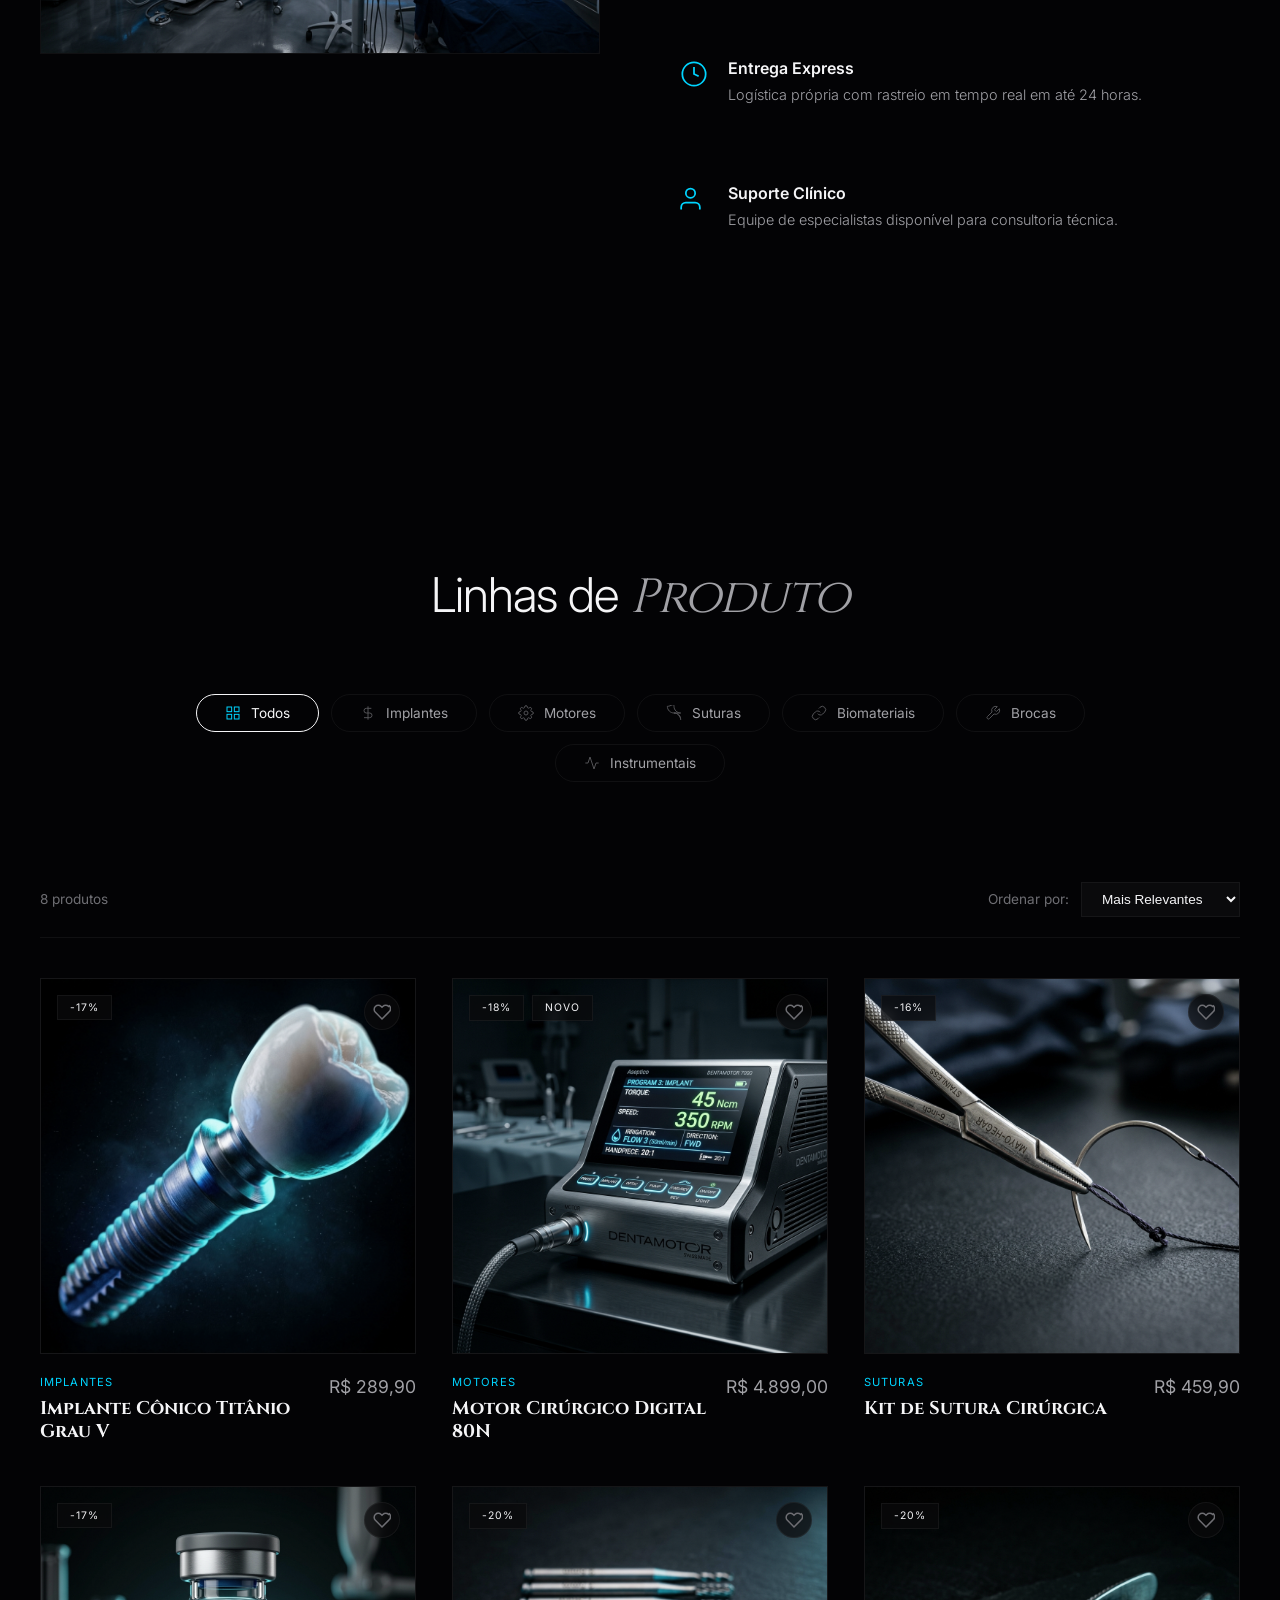
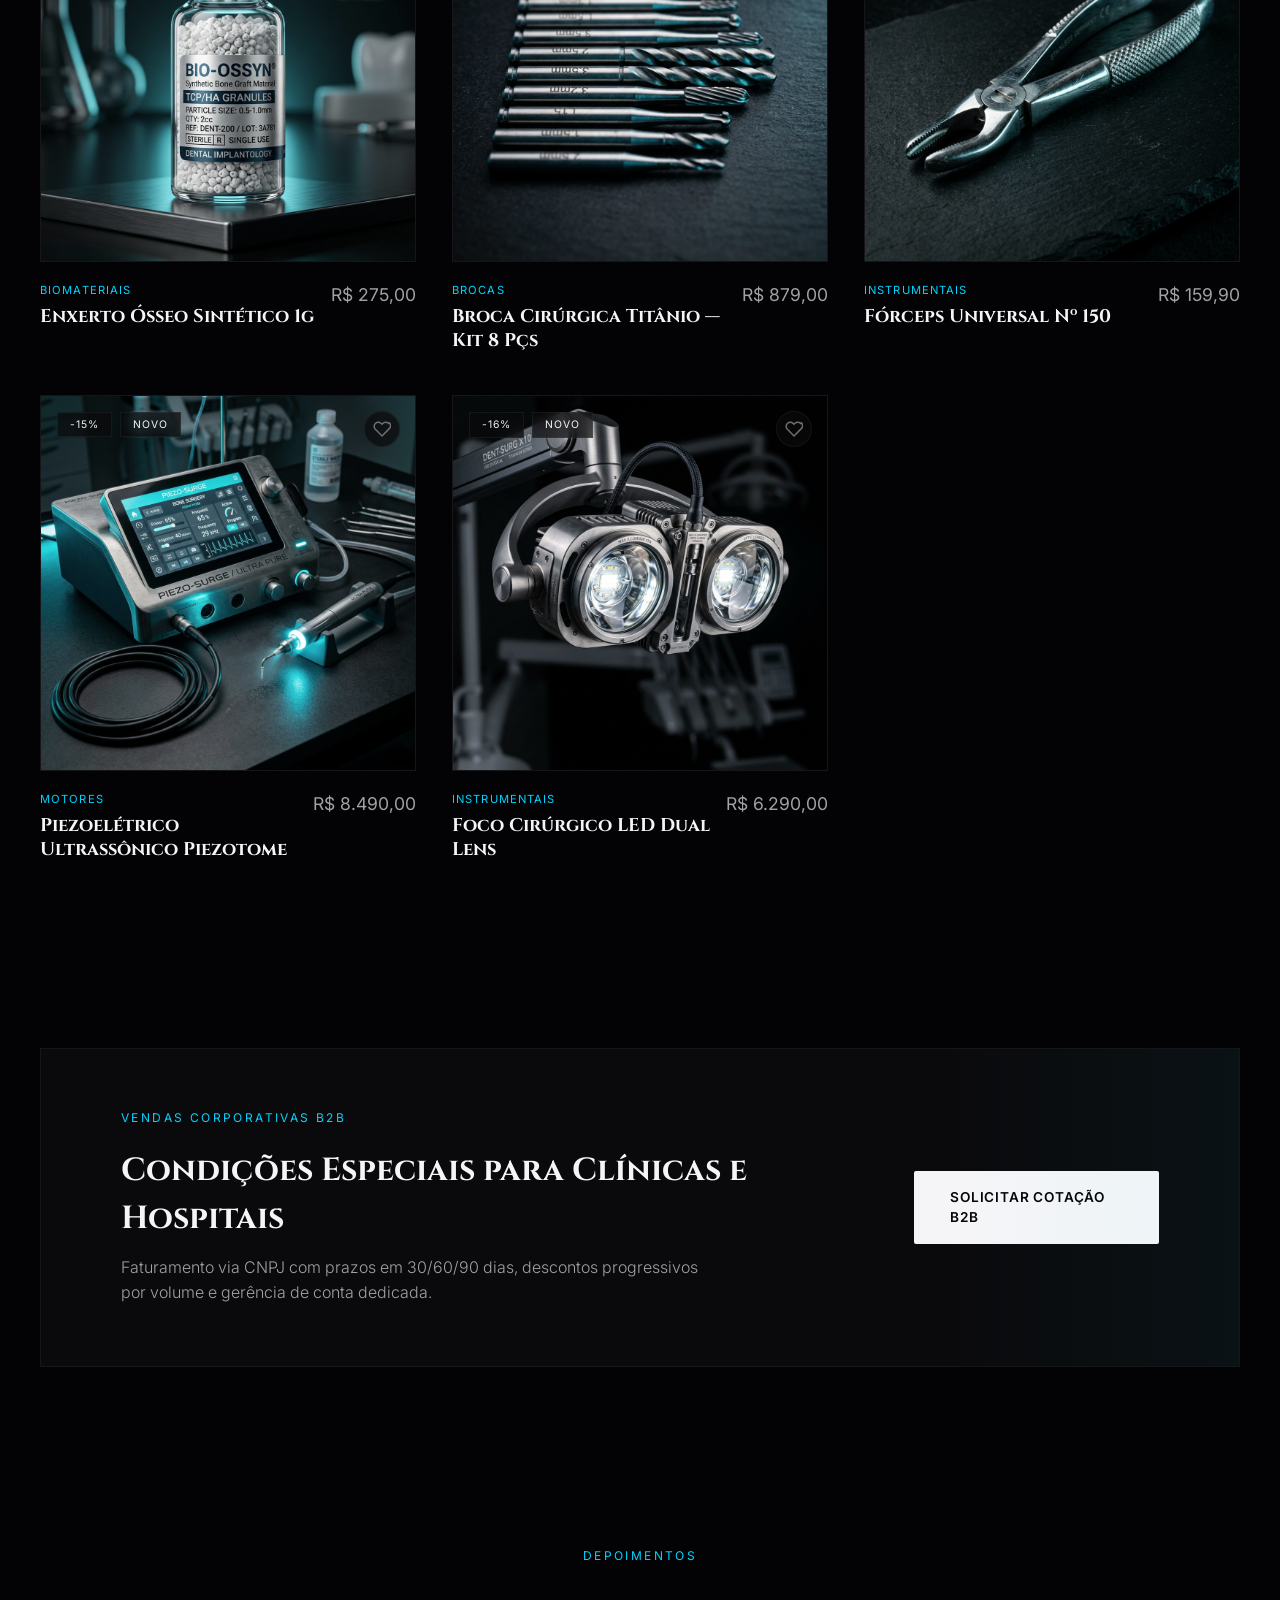
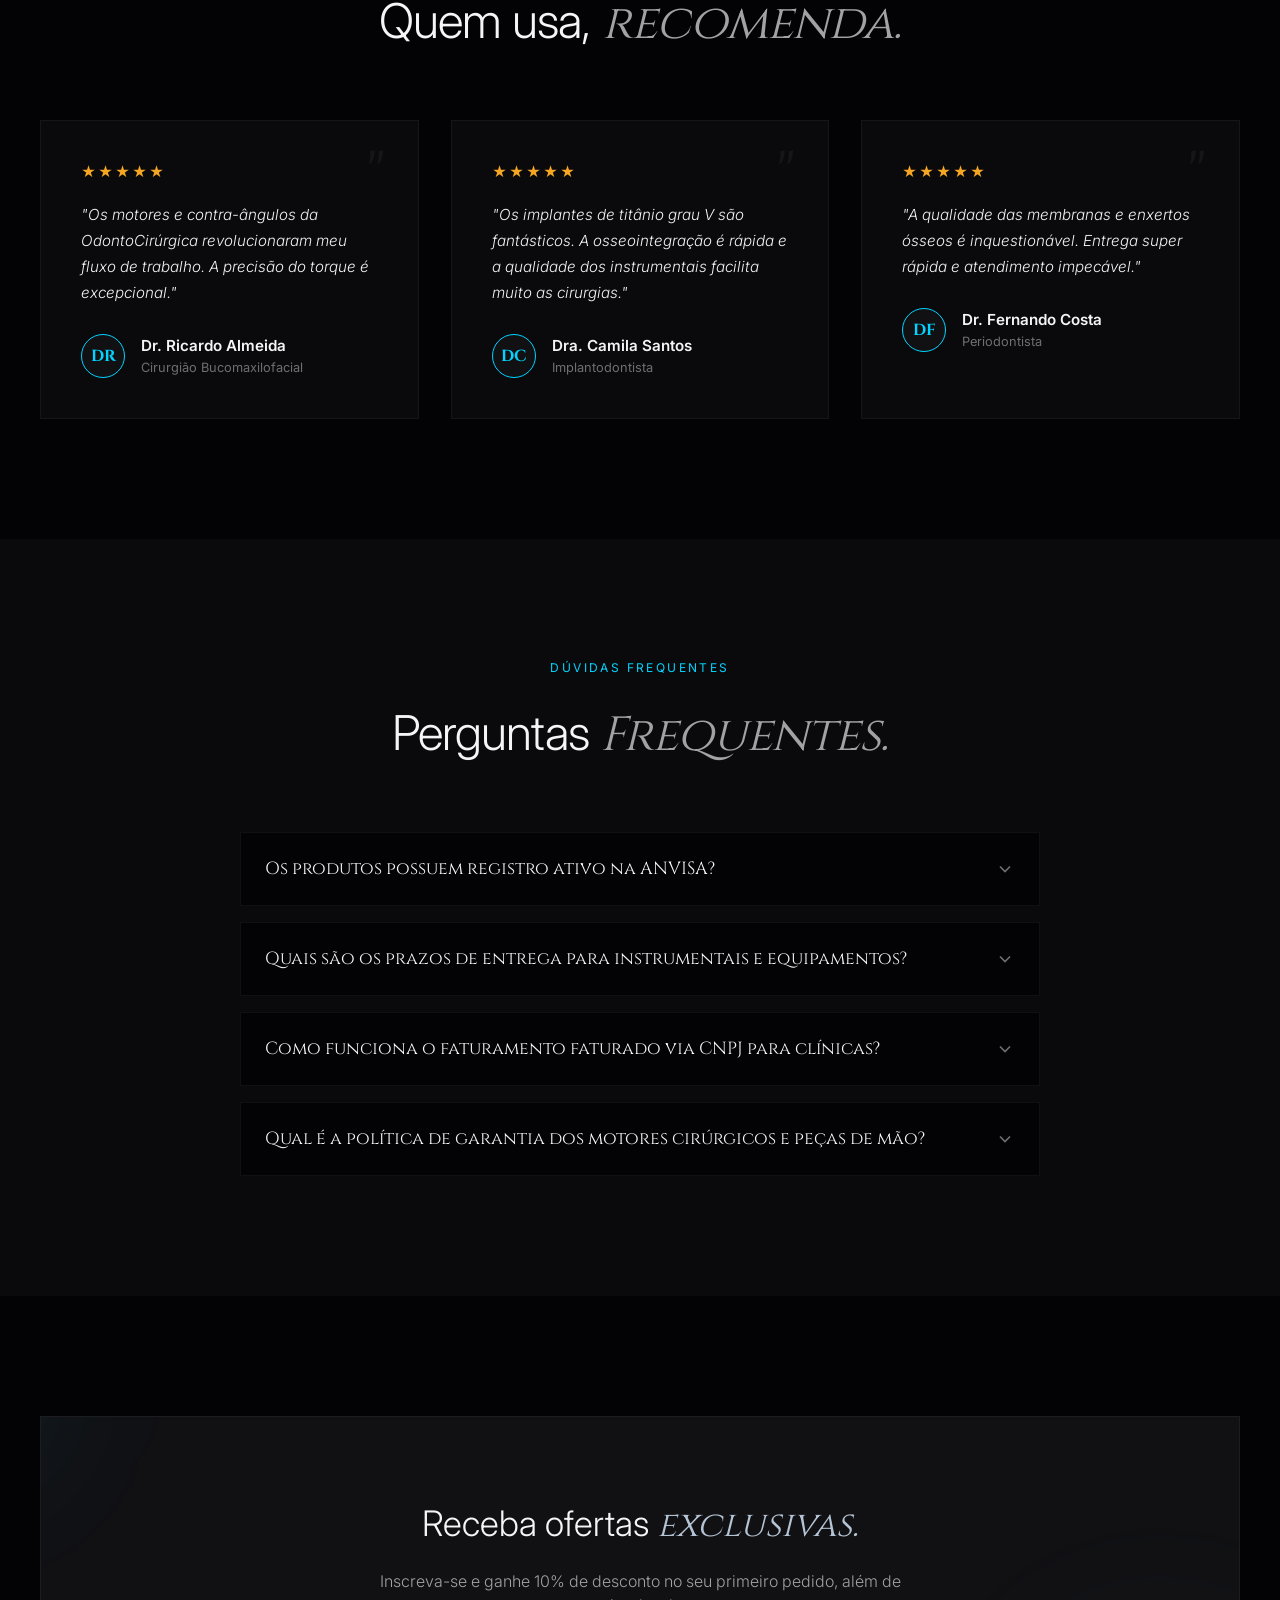
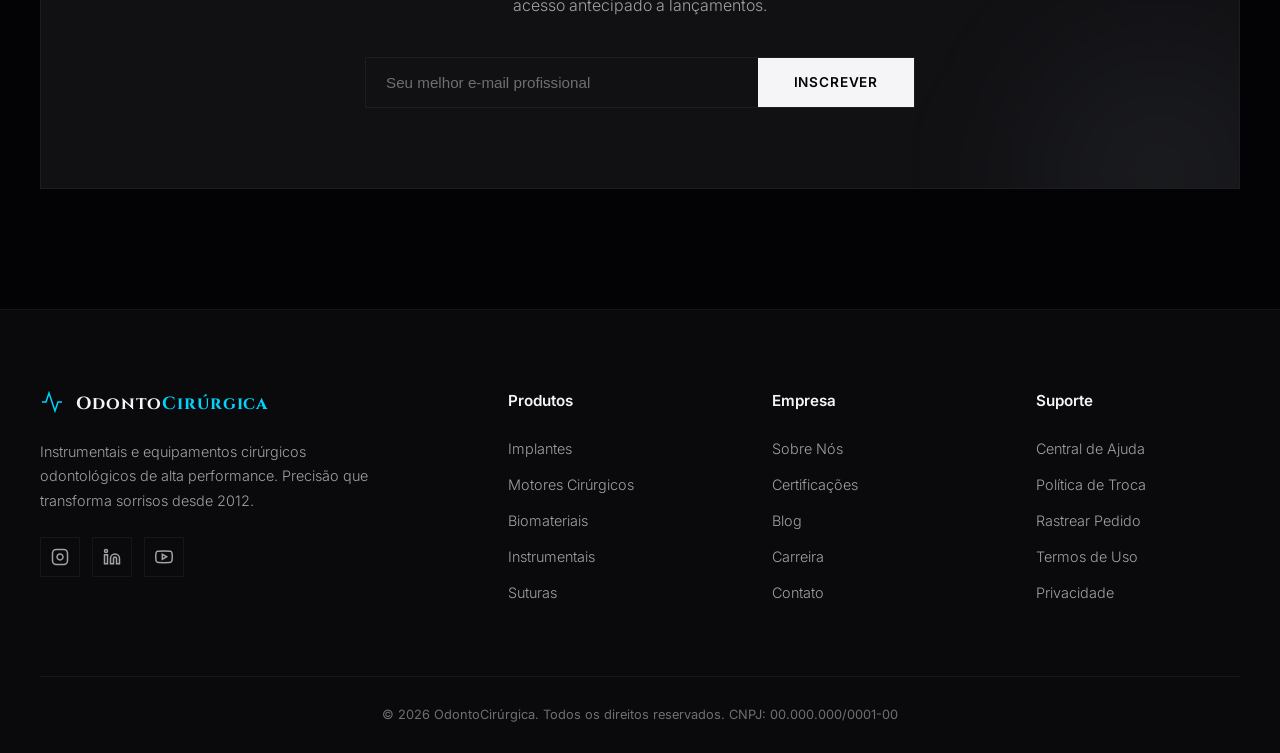
==== commit b4d1e242: "fix: add cache buster v3.0 to assets" ====
--- a/index.html
+++ b/index.html
@@ -8,7 +8,7 @@
     <link rel="preconnect" href="https://fonts.googleapis.com">
     <link rel="preconnect" href="https://fonts.gstatic.com" crossorigin>
     <link href="https://fonts.googleapis.com/css2?family=Cinzel:wght@400;700&family=Inter:wght@300;400;500;600;700&display=swap" rel="stylesheet">
-    <link rel="stylesheet" href="styles.css">
+    <link rel="stylesheet" href="styles.css?v=3.0">
 </head>
 <body>
 
@@ -391,6 +391,6 @@
 
     <div id="toast-container" style="position:fixed; bottom:32px; left:50%; transform:translateX(-50%); display:flex; flex-direction:column; gap:8px; z-index:3000;"></div>
 
-    <script src="app.js"></script>
+    <script src="app.js?v=3.0"></script>
 </body>
 </html>
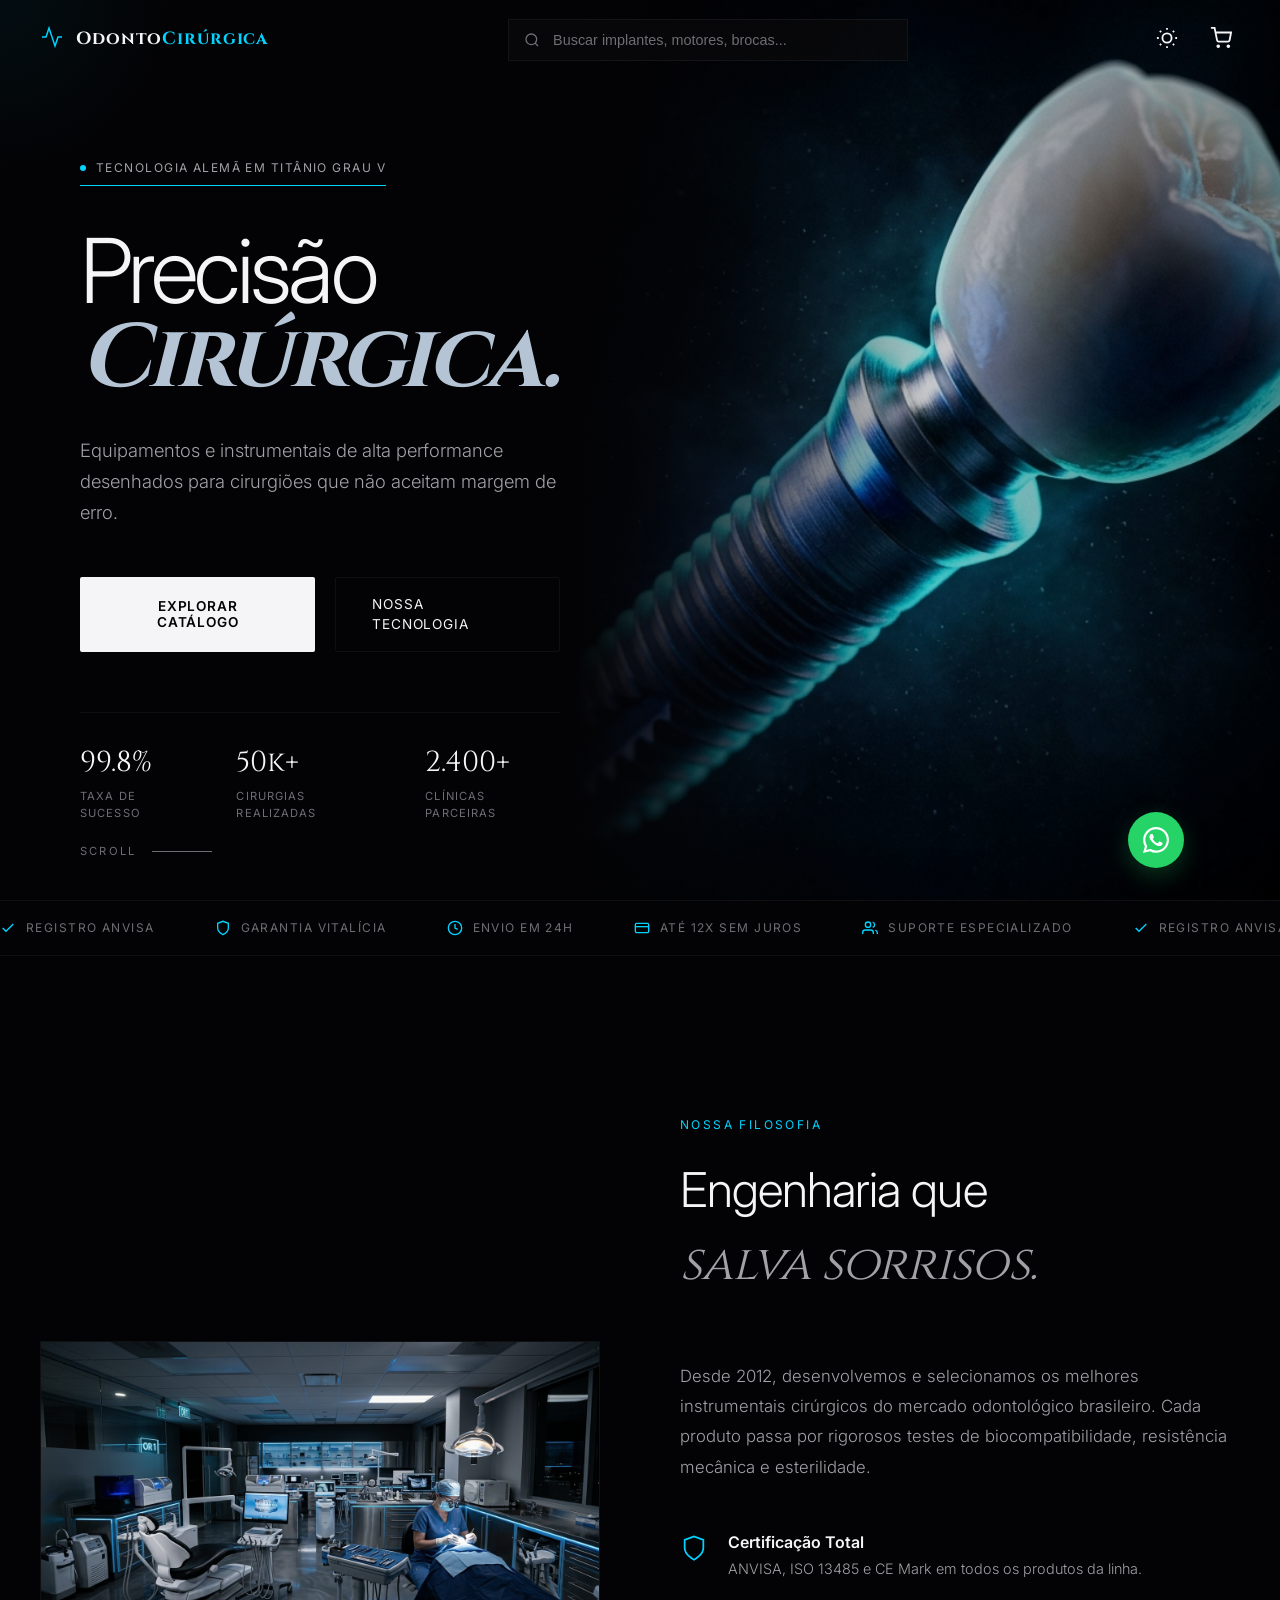
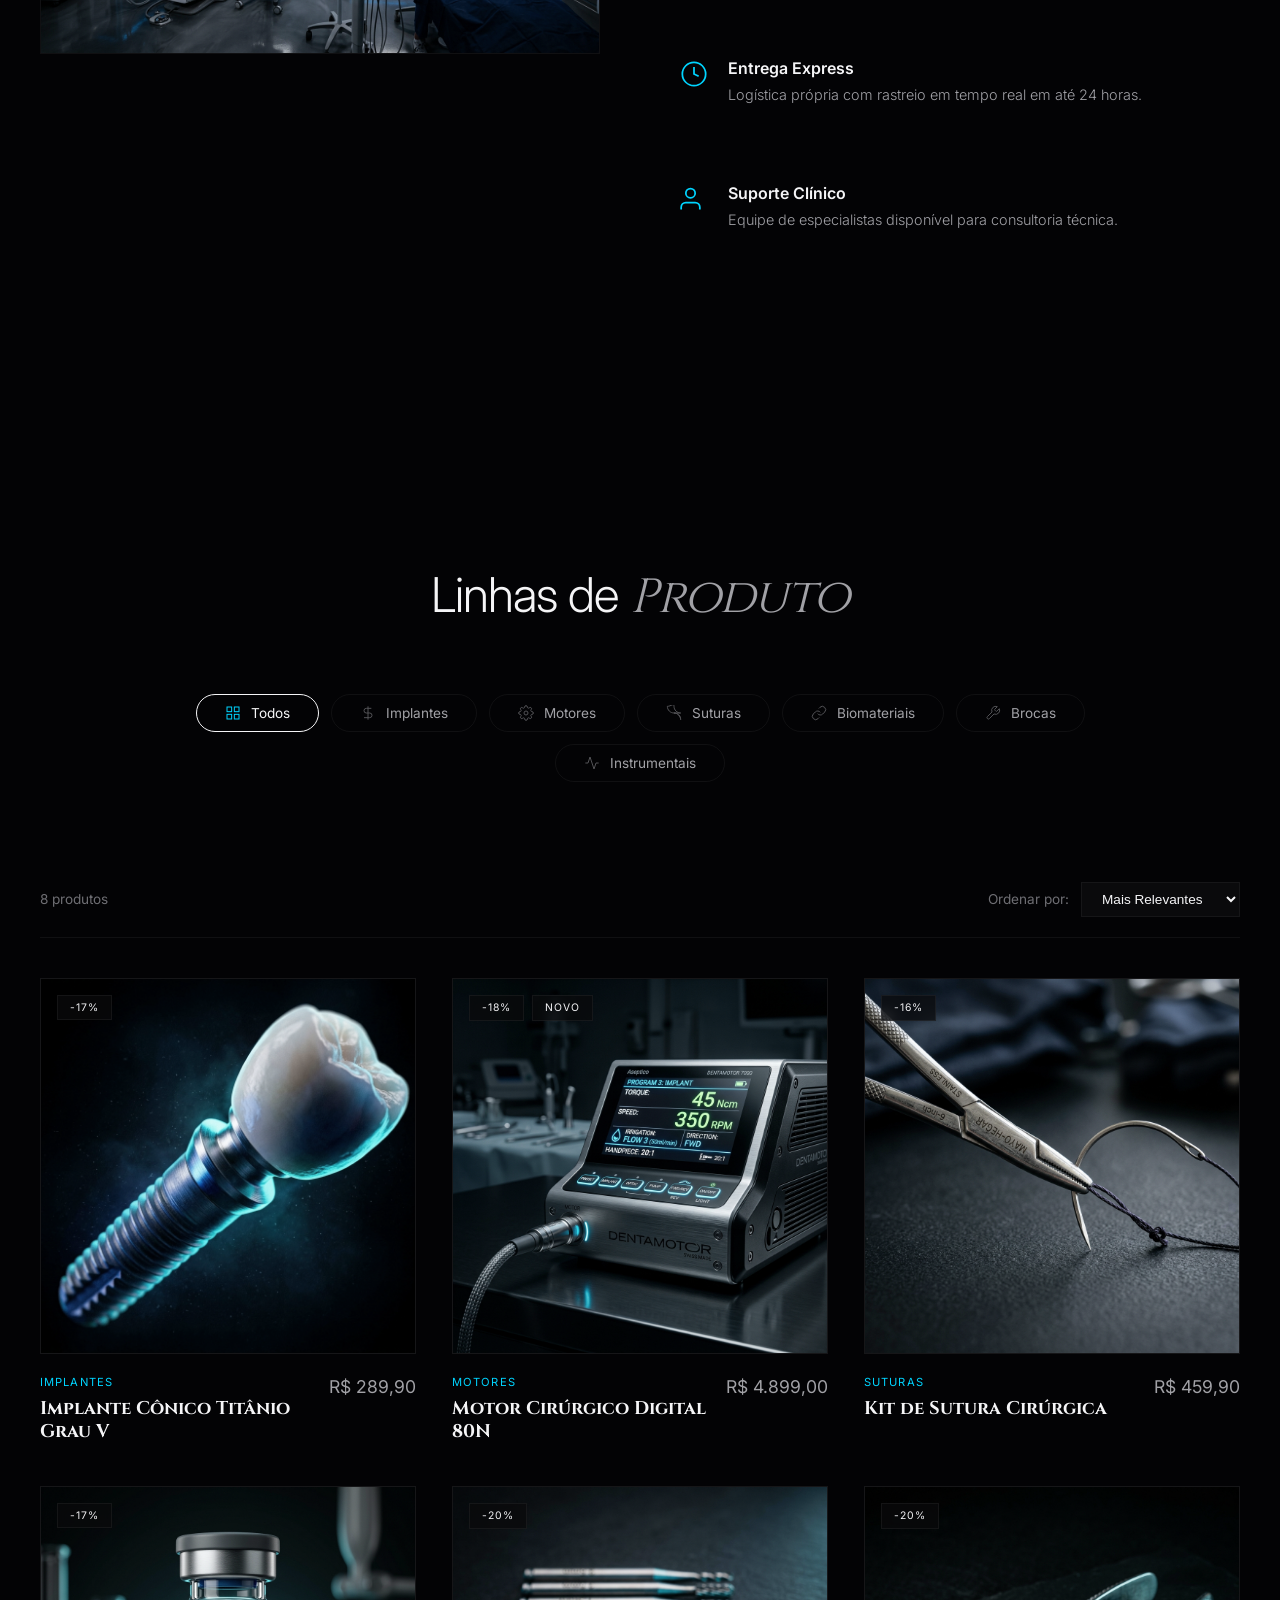
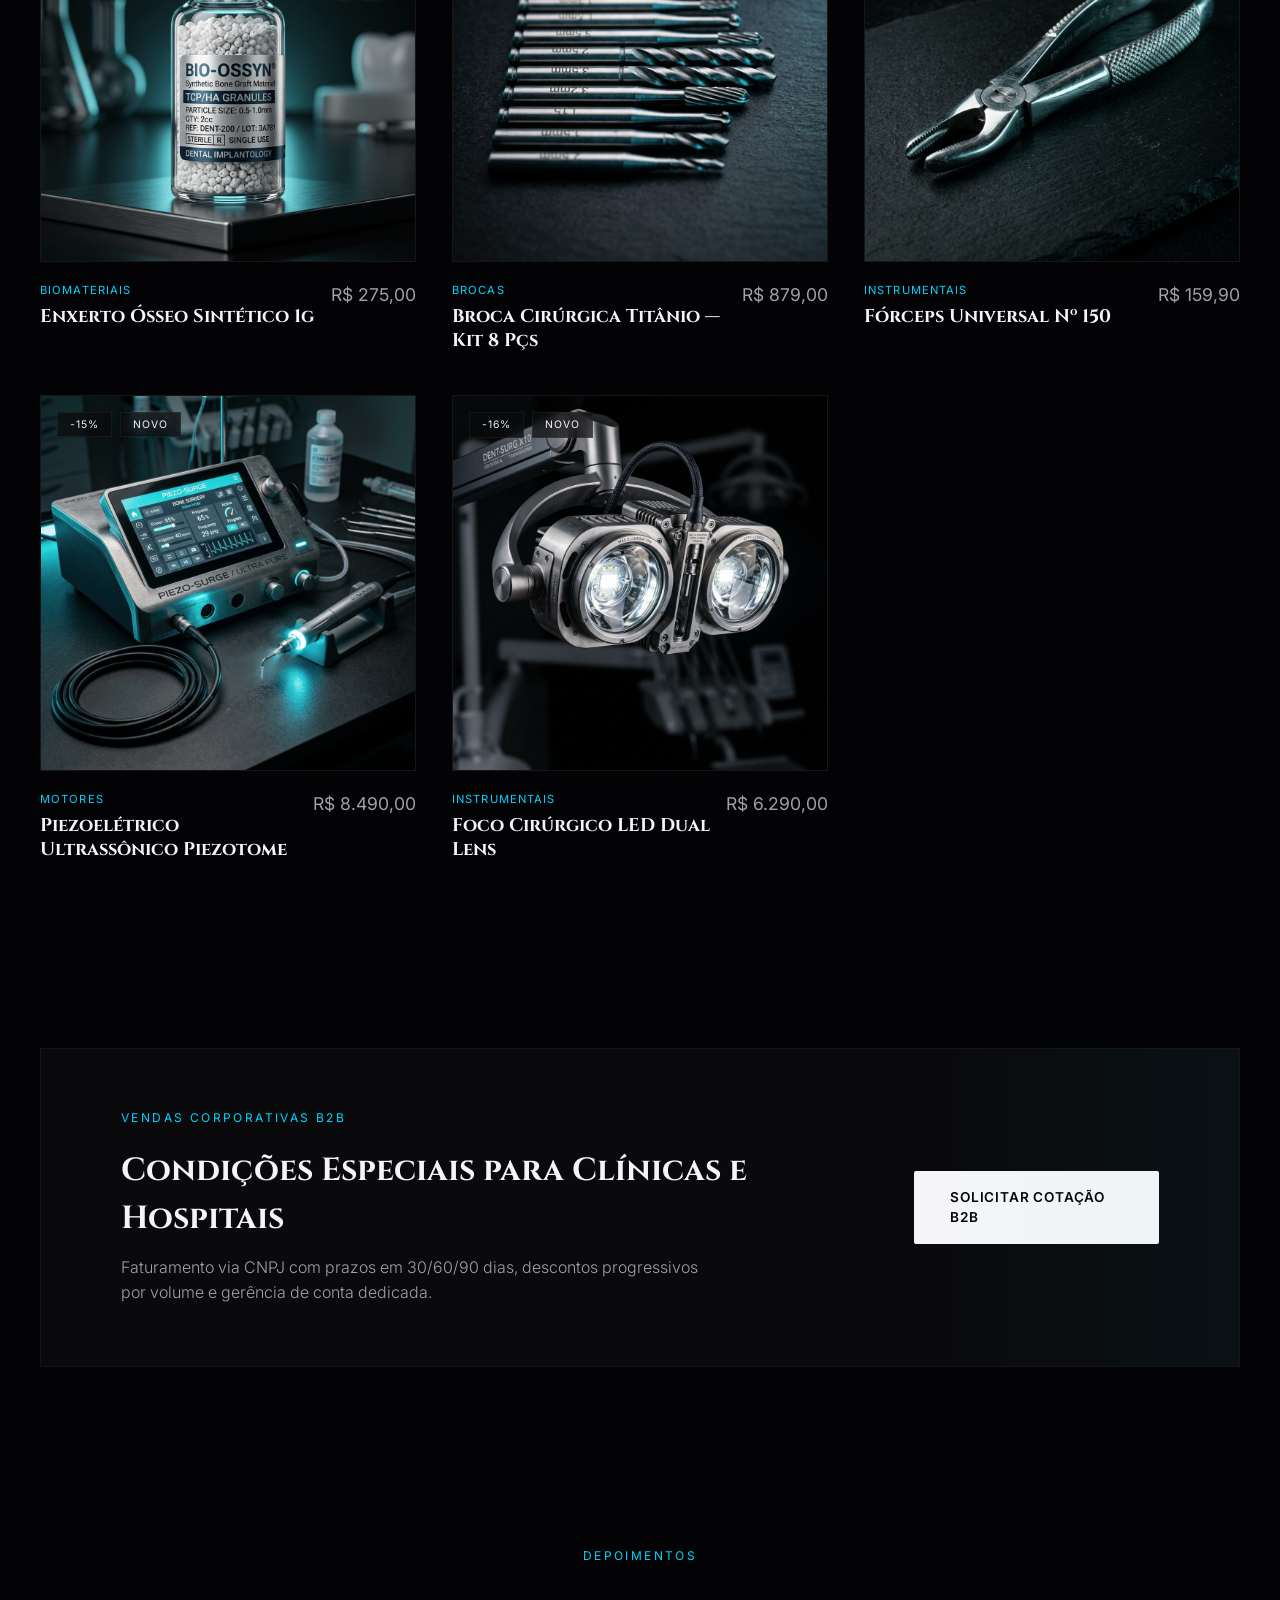
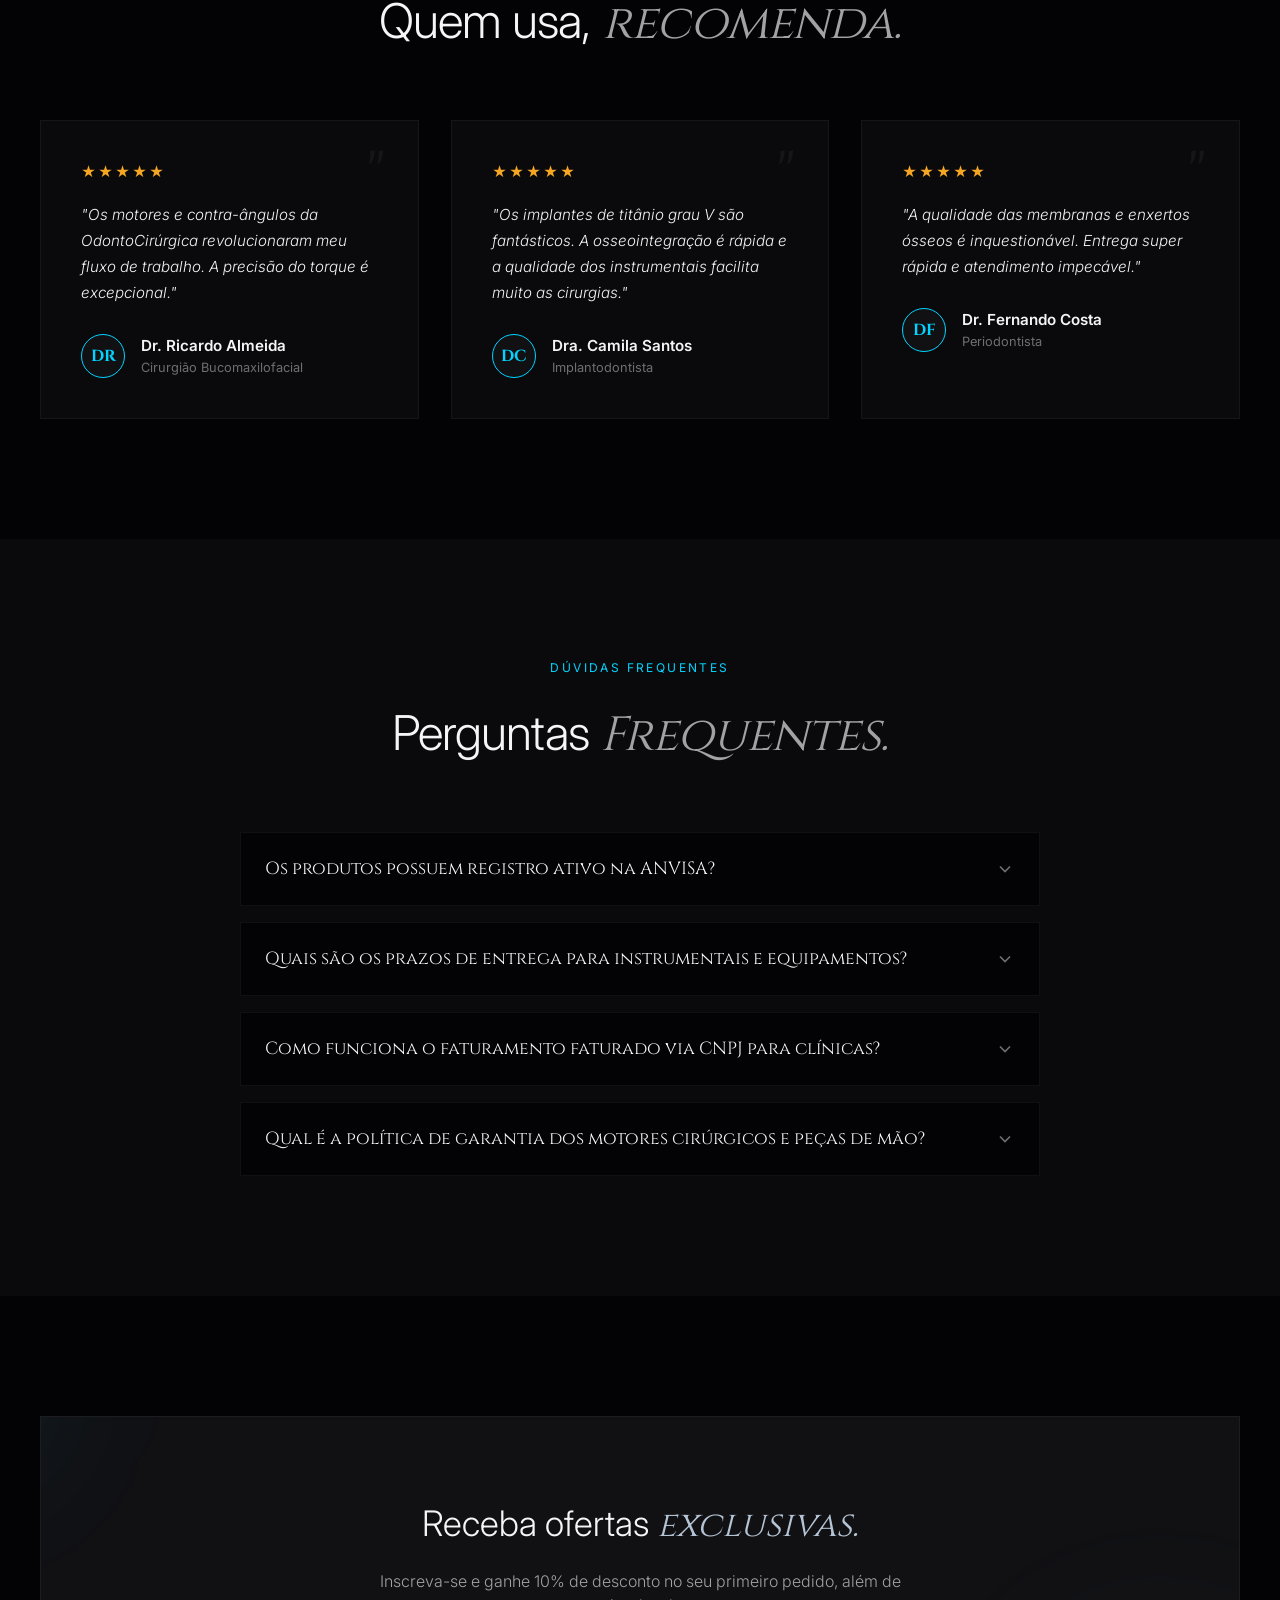
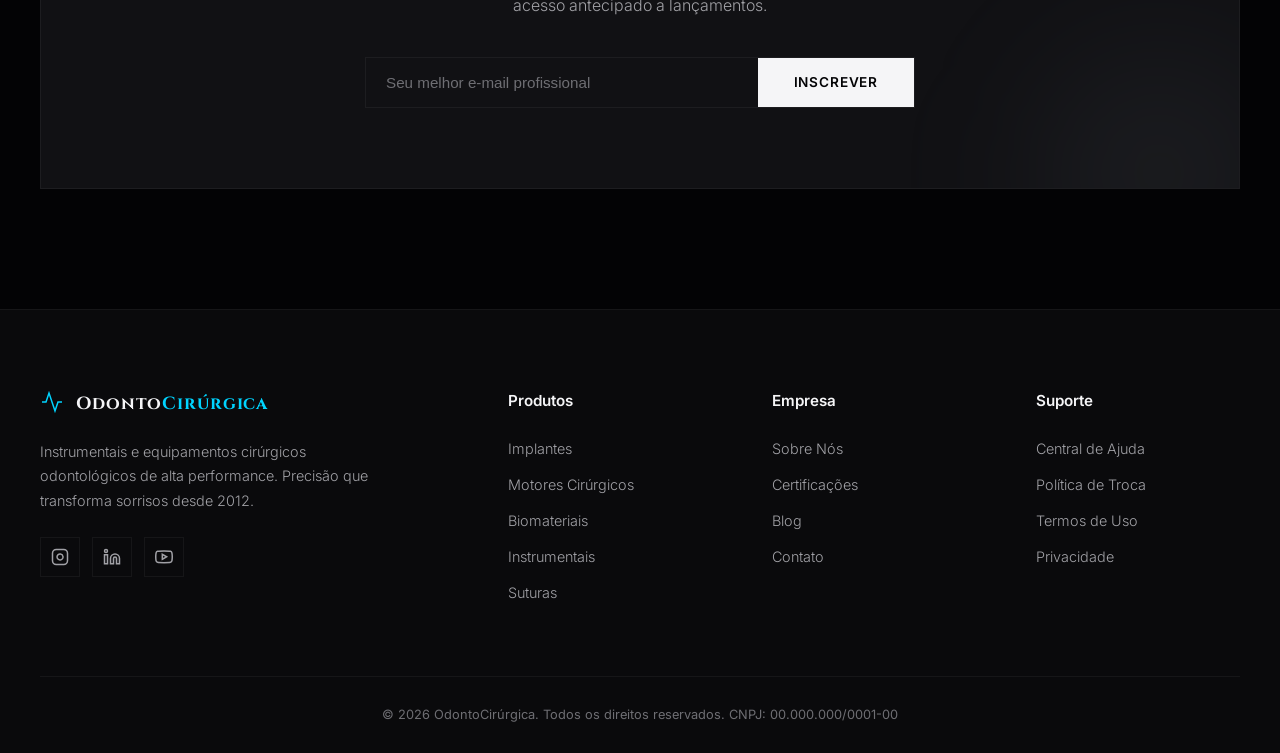
==== commit a295e6f2: "fix: remove broken wishlist system, update footer links to real pages" ====
--- a/index.html
+++ b/index.html
@@ -46,10 +46,6 @@
             </div>
 
             <div class="nav-actions">
-                <button class="nav-btn" id="wishlist-toggle" aria-label="Favoritos" title="Meus Favoritos">
-                    <svg viewBox="0 0 24 24" fill="none" stroke="currentColor" stroke-width="2"><path d="M20.84 4.61a5.5 5.5 0 0 0-7.78 0L12 5.67l-1.06-1.06a5.5 5.5 0 0 0-7.78 7.78l1.06 1.06L12 21.23l8.72-8.72 1.06-1.06a5.5 5.5 0 0 0 0-7.78z"/></svg>
-                    <span id="wishlist-count" class="cart-count">0</span>
-                </button>
                 <button class="nav-btn theme-btn" id="theme-toggle" aria-label="Alternar Tema" title="Alternar Modo Escuro/Claro">
                     <svg viewBox="0 0 24 24" fill="none" stroke="currentColor" stroke-width="2"><circle cx="12" cy="12" r="5"/><path d="M12 1v2M12 21v2M4.22 4.22l1.42 1.42M18.36 18.36l1.42 1.42M1 12h2M21 12h2M4.22 19.78l1.42-1.42M18.36 5.64l1.42-1.42"/></svg>
                 </button>
@@ -303,15 +299,15 @@
                 </div>
                 <div class="footer-links">
                     <h4>Produtos</h4>
-                    <ul><li><a href="#">Implantes</a></li><li><a href="#">Motores Cirúrgicos</a></li><li><a href="#">Biomateriais</a></li><li><a href="#">Instrumentais</a></li><li><a href="#">Suturas</a></li></ul>
+                    <ul><li><a href="index.html#catalogo">Implantes</a></li><li><a href="index.html#catalogo">Motores Cirúrgicos</a></li><li><a href="index.html#catalogo">Biomateriais</a></li><li><a href="index.html#catalogo">Instrumentais</a></li><li><a href="index.html#catalogo">Suturas</a></li></ul>
                 </div>
                 <div class="footer-links">
                     <h4>Empresa</h4>
-                    <ul><li><a href="#">Sobre Nós</a></li><li><a href="#">Certificações</a></li><li><a href="#">Blog</a></li><li><a href="#">Carreira</a></li><li><a href="#">Contato</a></li></ul>
+                    <ul><li><a href="sobre.html">Sobre Nós</a></li><li><a href="certificacoes.html">Certificações</a></li><li><a href="blog.html">Blog</a></li><li><a href="contato.html">Contato</a></li></ul>
                 </div>
                 <div class="footer-links">
                     <h4>Suporte</h4>
-                    <ul><li><a href="#">Central de Ajuda</a></li><li><a href="#">Política de Troca</a></li><li><a href="#">Rastrear Pedido</a></li><li><a href="#">Termos de Uso</a></li><li><a href="#">Privacidade</a></li></ul>
+                    <ul><li><a href="contato.html">Central de Ajuda</a></li><li><a href="politica-de-troca.html">Política de Troca</a></li><li><a href="termos.html">Termos de Uso</a></li><li><a href="privacidade.html">Privacidade</a></li></ul>
                 </div>
             </div>
             <div class="footer-bottom">
@@ -337,20 +333,6 @@
             <div id="cart-frete-msg" class="cart-frete-info"></div>
             <button id="checkout-btn" class="btn btn-primary btn-full">Finalizar Pedido</button>
         </div>
-    </aside>
-
-    <!-- WISHLIST SIDEBAR -->
-    <div class="modal-overlay" id="wishlist-overlay"></div>
-    <aside id="wishlist-sidebar" class="cart-sidebar">
-        <div class="cart-header">
-            <h2>Meus Favoritos</h2>
-            <button id="wishlist-close" class="btn-icon"><svg viewBox="0 0 24 24" fill="none" stroke="currentColor" stroke-width="2"><line x1="18" y1="6" x2="6" y2="18"/><line x1="6" y1="6" x2="18" y2="18"/></svg></button>
-        </div>
-        <div id="wishlist-empty" style="padding: 48px; text-align: center; color: var(--text-muted); flex: 1; display:flex; flex-direction:column; justify-content:center; align-items:center;">
-            <svg viewBox="0 0 24 24" fill="none" stroke="currentColor" stroke-width="1" style="width:64px; height:64px; margin-bottom:16px;"><path d="M20.84 4.61a5.5 5.5 0 0 0-7.78 0L12 5.67l-1.06-1.06a5.5 5.5 0 0 0-7.78 7.78l1.06 1.06L12 21.23l8.72-8.72 1.06-1.06a5.5 5.5 0 0 0 0-7.78z"/></svg>
-            <p>Nenhum item salvo nos favoritos.</p>
-        </div>
-        <div id="wishlist-items" class="cart-items"></div>
     </aside>
 
     <!-- MODALS -->
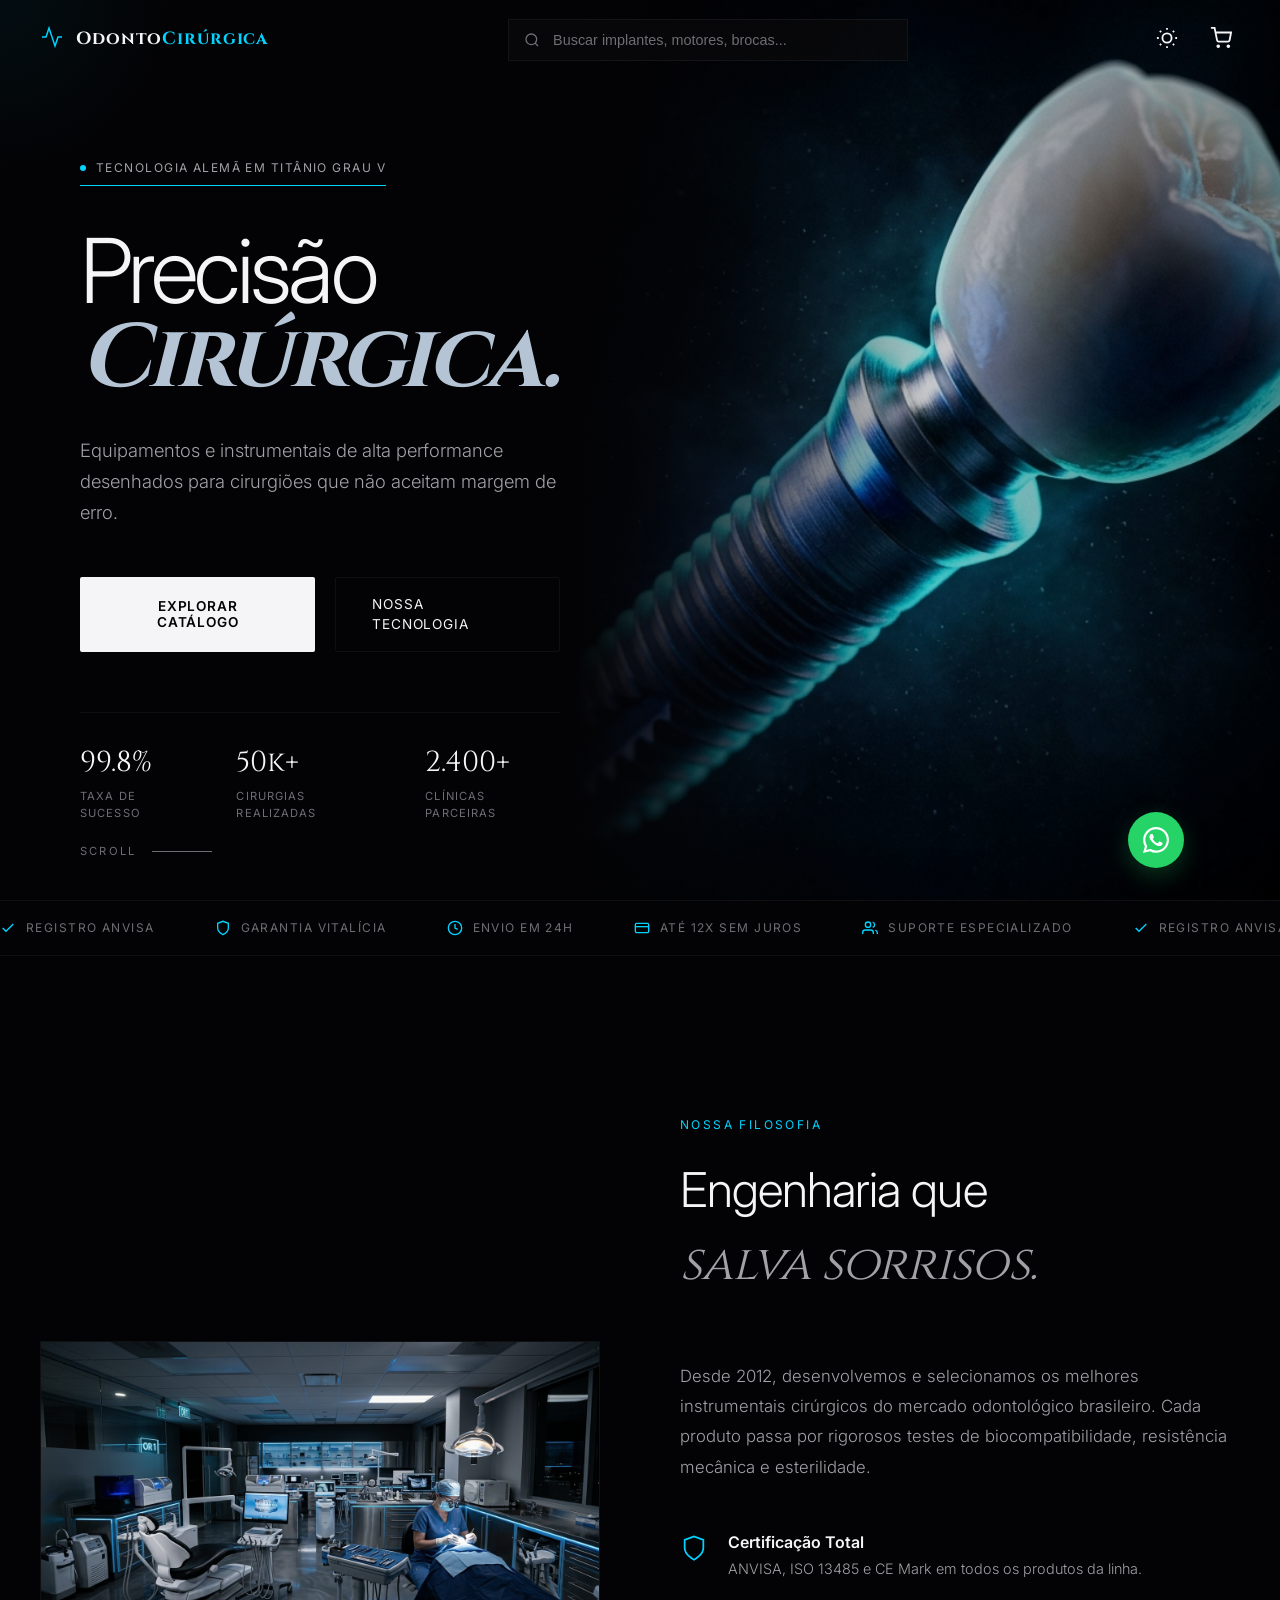
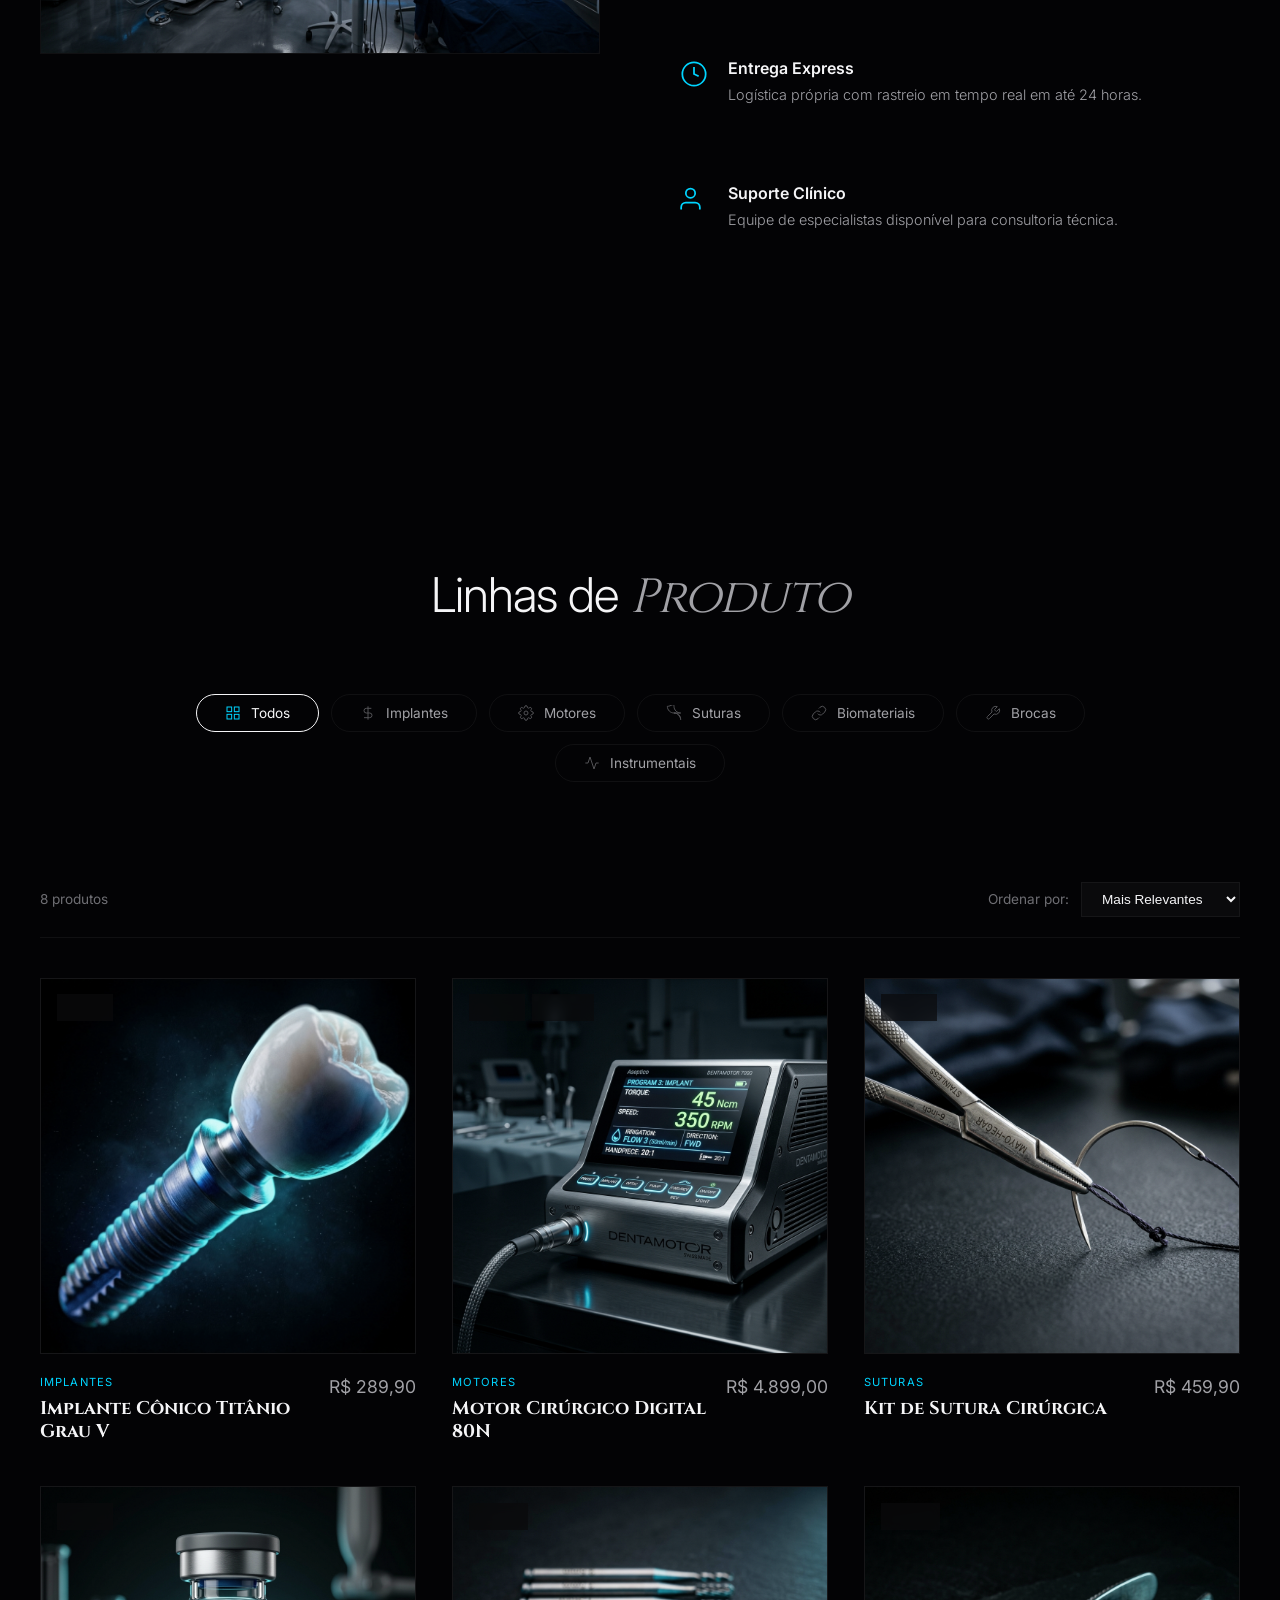
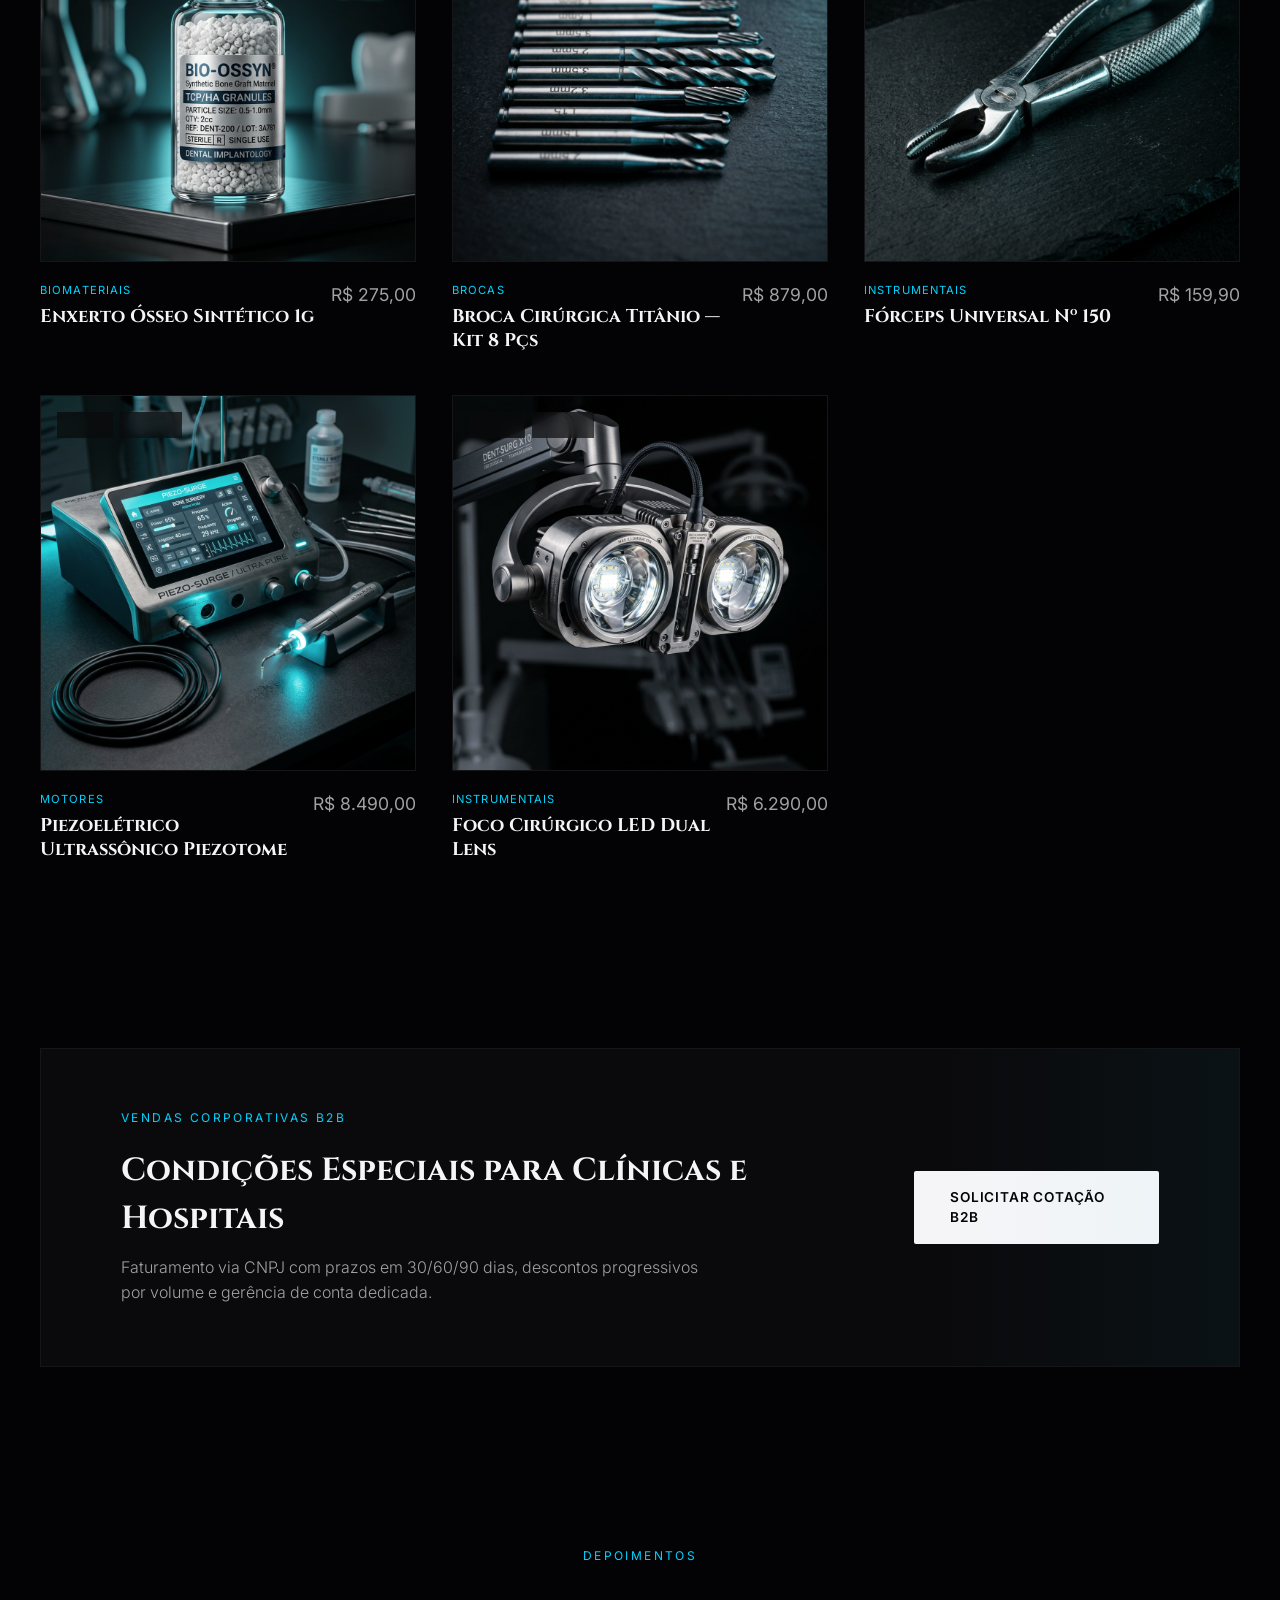
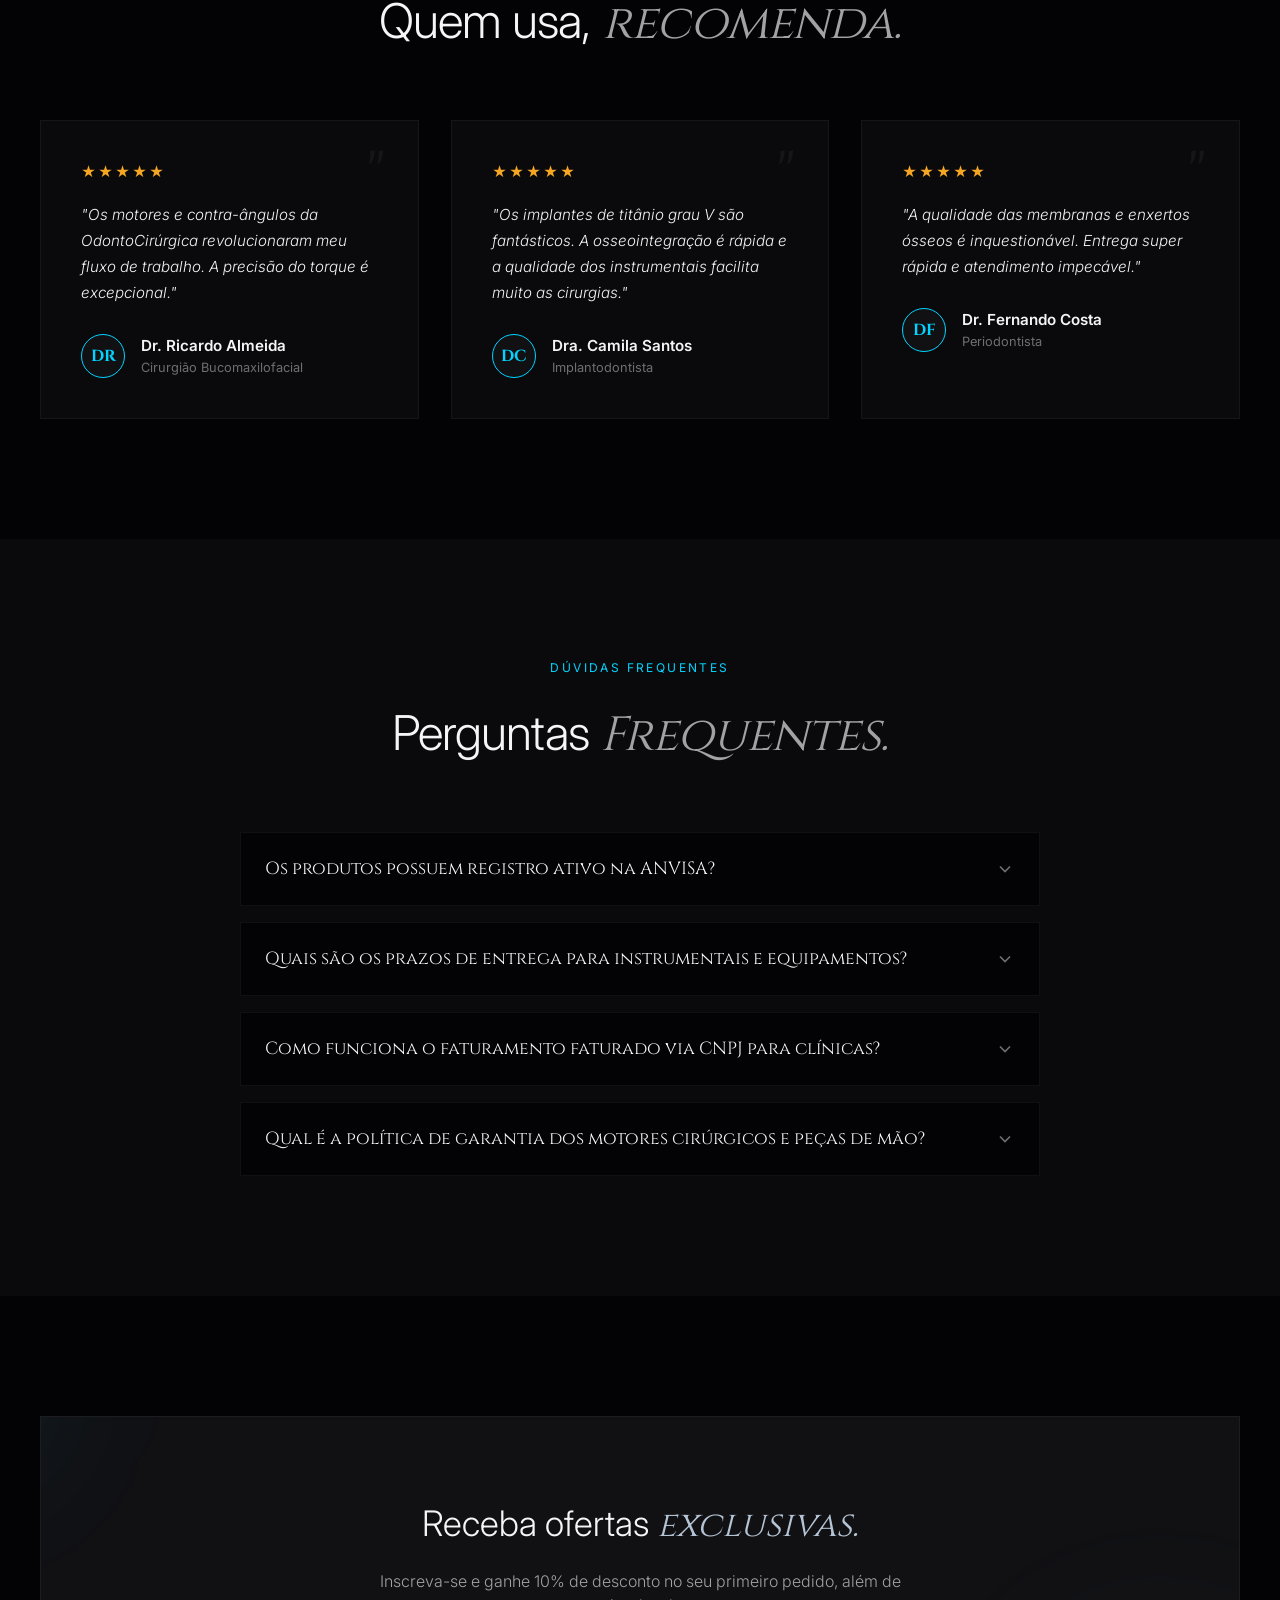
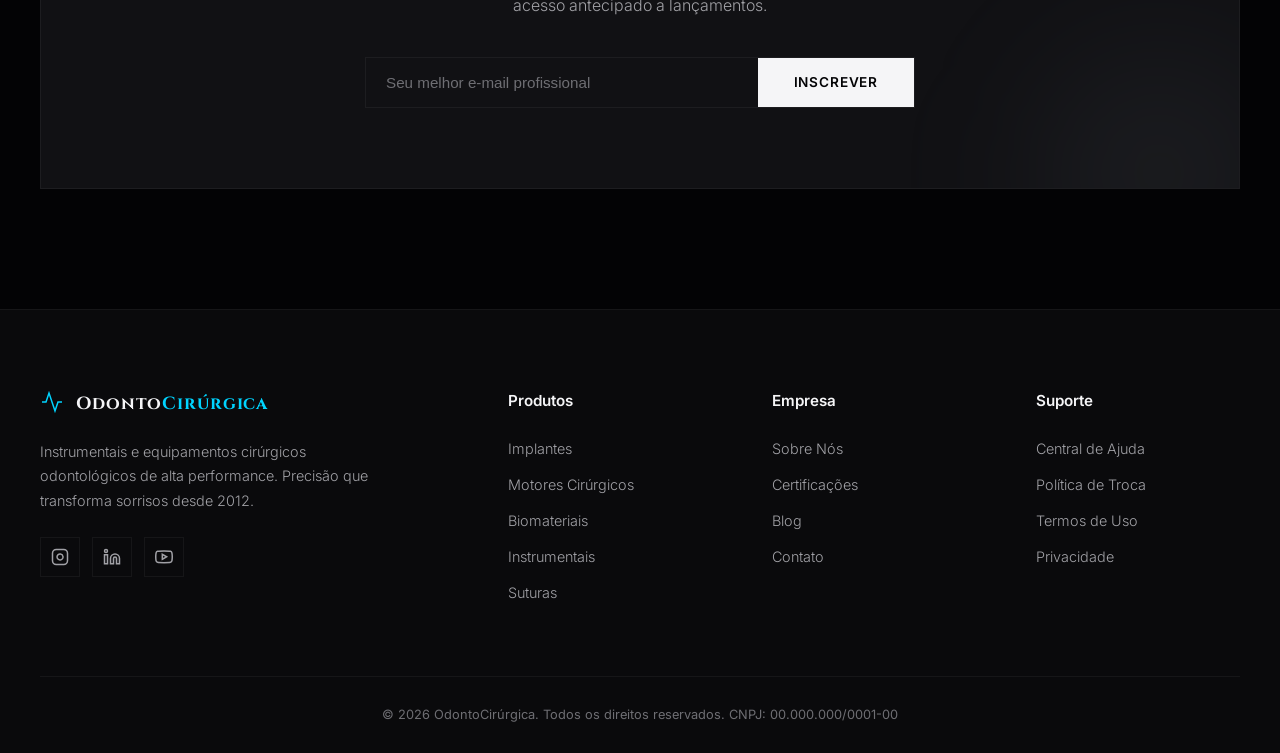
==== commit 16ed6511: "fix: complete light theme overhaul with dedicated contrast, shadows and hero gradient overlay" ====
--- a/index.html
+++ b/index.html
@@ -8,7 +8,7 @@
     <link rel="preconnect" href="https://fonts.googleapis.com">
     <link rel="preconnect" href="https://fonts.gstatic.com" crossorigin>
     <link href="https://fonts.googleapis.com/css2?family=Cinzel:wght@400;700&family=Inter:wght@300;400;500;600;700&display=swap" rel="stylesheet">
-    <link rel="stylesheet" href="styles.css?v=3.0">
+    <link rel="stylesheet" href="styles.css?v=4.0">
 </head>
 <body>
 
--- a/styles.css
+++ b/styles.css
@@ -1,6 +1,6 @@
 /* ============================================================
    OdontoCirúrgica — Bespoke Luxury Design System (R$ 50k+)
-   Complete with Wishlist, FAQ, B2B Banner, Sort Controls & Calculator
+   Complete with FAQ, B2B Banner, Sort Controls & Light/Dark Themes
    ============================================================ */
 
 :root {
@@ -17,17 +17,76 @@
     --brand-blue: #0066cc;
     --brand-accent: #b4c4d4;
     --brand-green: #34d399;
+    --shadow-card: none;
+    --hero-overlay: linear-gradient(90deg, var(--bg-base) 0%, transparent 50%, rgba(0,0,0,0.3) 100%);
     --font-display: 'Inter', system-ui, sans-serif;
     --font-serif: 'Cinzel', serif;
     --font-body: 'Inter', system-ui, sans-serif;
     --transition-smooth: 0.6s cubic-bezier(0.16, 1, 0.3, 1);
 }
 [data-theme="light"] {
-    --bg-base: #f5f5f7; --bg-surface: #ffffff; --bg-elevated: #e8e8ed;
-    --bg-glass: rgba(255,255,255,0.7);
-    --text-primary: #1d1d1f; --text-secondary: #86868b; --text-muted: #b0b0b5;
+    --bg-base: #f8f9fa;
+    --bg-surface: #ffffff;
+    --bg-elevated: #f0f1f3;
+    --bg-glass: rgba(255, 255, 255, 0.8);
+    --text-primary: #1a1a2e;
+    --text-secondary: #555770;
+    --text-muted: #8e90a6;
     --border-light: rgba(0, 0, 0, 0.08);
+    --border-active: rgba(0, 120, 180, 0.3);
+    --brand-cyan: #0088aa;
+    --brand-accent: #2c3e5a;
+    --brand-green: #0d9a68;
+    --shadow-card: 0 2px 16px rgba(0, 0, 0, 0.06);
+    --hero-overlay: linear-gradient(90deg, var(--bg-base) 0%, rgba(248,249,250,0.85) 40%, rgba(248,249,250,0.3) 70%, transparent 100%);
 }
+
+/* ---------- Light-mode element overrides ---------- */
+[data-theme="light"] .navbar.scrolled { box-shadow: 0 1px 12px rgba(0,0,0,0.06); }
+[data-theme="light"] .hero-img { opacity: 1; }
+[data-theme="light"] .marquee-bar { background: var(--bg-surface); }
+[data-theme="light"] .product-image-box,
+[data-theme="light"] .testimonial-card,
+[data-theme="light"] .faq-item,
+[data-theme="light"] .cert-card,
+[data-theme="light"] .blog-card,
+[data-theme="light"] .b2b-card { box-shadow: var(--shadow-card); }
+[data-theme="light"] .badge { background: rgba(255,255,255,0.9); border-color: rgba(0,0,0,0.1); color: var(--text-primary); }
+[data-theme="light"] .btn-primary { background: var(--brand-cyan); color: #fff; }
+[data-theme="light"] .btn-primary:hover { background: #006d88; color: #fff; }
+[data-theme="light"] .btn-outline { border-color: rgba(0,0,0,0.15); }
+[data-theme="light"] .btn-outline:hover { border-color: var(--text-primary); }
+[data-theme="light"] .cat-btn.active { background: var(--brand-cyan); color: #fff; border-color: var(--brand-cyan); }
+[data-theme="light"] .cat-btn.active svg { color: #fff; }
+[data-theme="light"] .newsletter-card { background: var(--bg-surface); box-shadow: var(--shadow-card); }
+[data-theme="light"] .newsletter-card::before { background: radial-gradient(circle, rgba(0,136,170,0.06) 0%, transparent 70%); }
+[data-theme="light"] .newsletter-card::after { background: radial-gradient(circle, rgba(44,62,90,0.04) 0%, transparent 70%); }
+[data-theme="light"] .about-image-wrap { box-shadow: var(--shadow-card); }
+[data-theme="light"] .footer { background: #f0f1f3; }
+[data-theme="light"] .modal-overlay { background: rgba(0,0,0,0.5); }
+[data-theme="light"] .modal { box-shadow: 0 24px 80px rgba(0,0,0,0.15); }
+[data-theme="light"] .cart-sidebar { box-shadow: -8px 0 40px rgba(0,0,0,0.1); }
+[data-theme="light"] .toast { box-shadow: 0 4px 16px rgba(0,0,0,0.1); }
+[data-theme="light"] .sort-select { background: var(--bg-surface); }
+[data-theme="light"] .payment-card:hover { border-color: var(--brand-cyan); }
+[data-theme="light"] .payment-option input:checked + .payment-card { background: rgba(0,136,170,0.04); }
+[data-theme="light"] .search-wrapper input { background: var(--bg-surface); border-color: rgba(0,0,0,0.12); }
+[data-theme="light"] .search-wrapper input:focus { border-color: var(--brand-cyan); }
+[data-theme="light"] .input-field { background: var(--bg-base); }
+[data-theme="light"] .stat-num { color: var(--brand-cyan); }
+[data-theme="light"] .loader-icon { color: var(--brand-cyan); }
+[data-theme="light"] .cursor-glow { display: none; }
+[data-theme="light"] .fab-whatsapp { box-shadow: 0 4px 16px rgba(37,211,102,0.2); }
+[data-theme="light"] .back-to-top { background: var(--bg-surface); box-shadow: var(--shadow-card); }
+[data-theme="light"] .back-to-top:hover { background: var(--brand-cyan); color: #fff; }
+[data-theme="light"] .shipping-calc { background: var(--bg-base); }
+[data-theme="light"] .author-avatar { background: var(--bg-base); }
+[data-theme="light"] .testimonials-section { background: var(--bg-base); }
+[data-theme="light"] .faq-section { background: var(--bg-surface); }
+[data-theme="light"] .faq-item { background: var(--bg-base); }
+[data-theme="light"] ::-webkit-scrollbar-track { background: var(--bg-base); }
+[data-theme="light"] ::-webkit-scrollbar-thumb { background: #ccc; }
+[data-theme="light"] ::-webkit-scrollbar-thumb:hover { background: var(--brand-cyan); }
 
 /* Reset */
 * { margin: 0; padding: 0; box-sizing: border-box; }
@@ -106,7 +165,7 @@
 .hero-visual { position: absolute; right: 0; top: 0; bottom: 0; width: 55vw; z-index: 1; }
 .hero-image-wrapper { width: 100%; height: 100%; position: relative; overflow: hidden; }
 .hero-img { width: 100%; height: 100%; object-fit: cover; object-position: center; opacity: 0.8; }
-.hero-img-overlay { position: absolute; inset: 0; background: linear-gradient(90deg, var(--bg-base) 0%, transparent 50%, rgba(0,0,0,0.3) 100%); }
+.hero-img-overlay { position: absolute; inset: 0; background: var(--hero-overlay); }
 .hero-scroll-indicator { position: absolute; bottom: 40px; left: 80px; display: flex; align-items: center; gap: 16px; font-size: 0.7rem; letter-spacing: 0.2em; text-transform: uppercase; color: var(--text-muted); z-index: 3; }
 .scroll-line { width: 60px; height: 1px; background: var(--text-muted); position: relative; overflow: hidden; }
 .scroll-line::after { content: ''; position: absolute; top: 0; left: -100%; width: 100%; height: 100%; background: var(--brand-cyan); animation: scrollLine 2s infinite; }
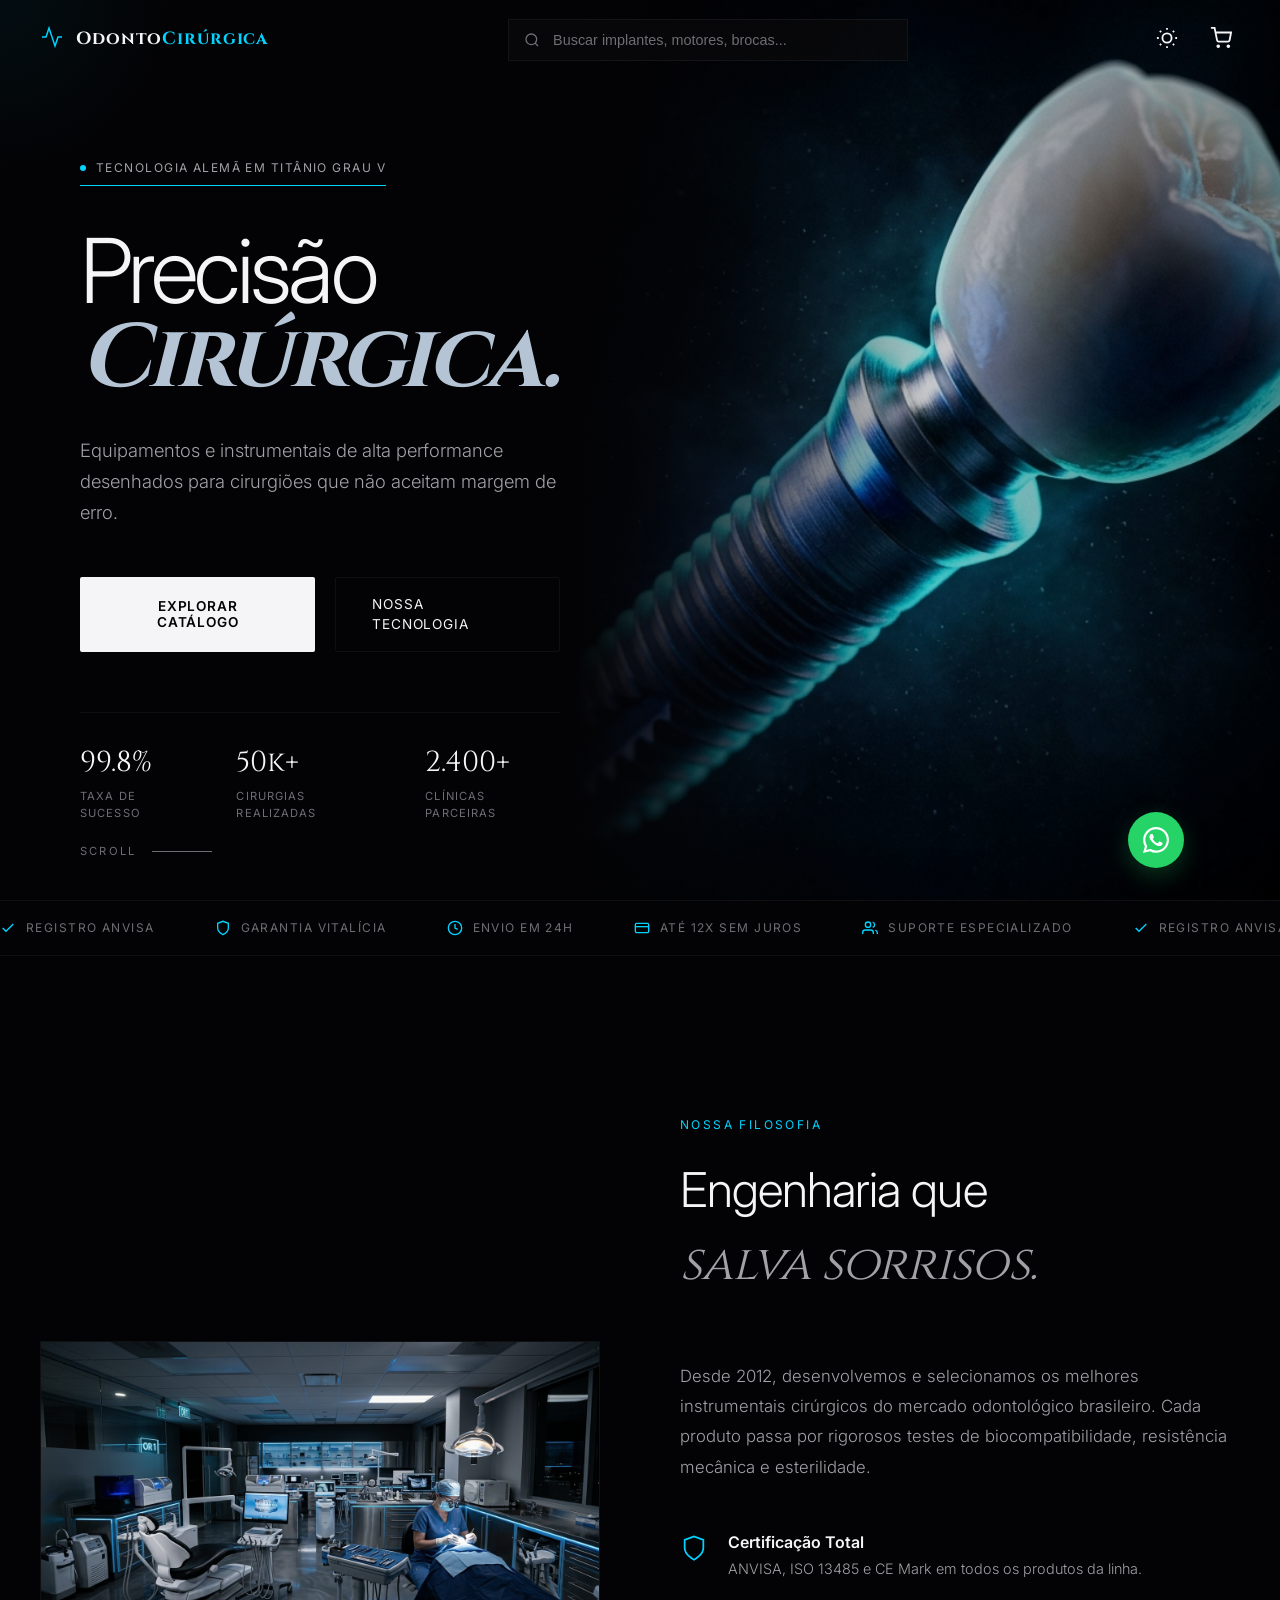
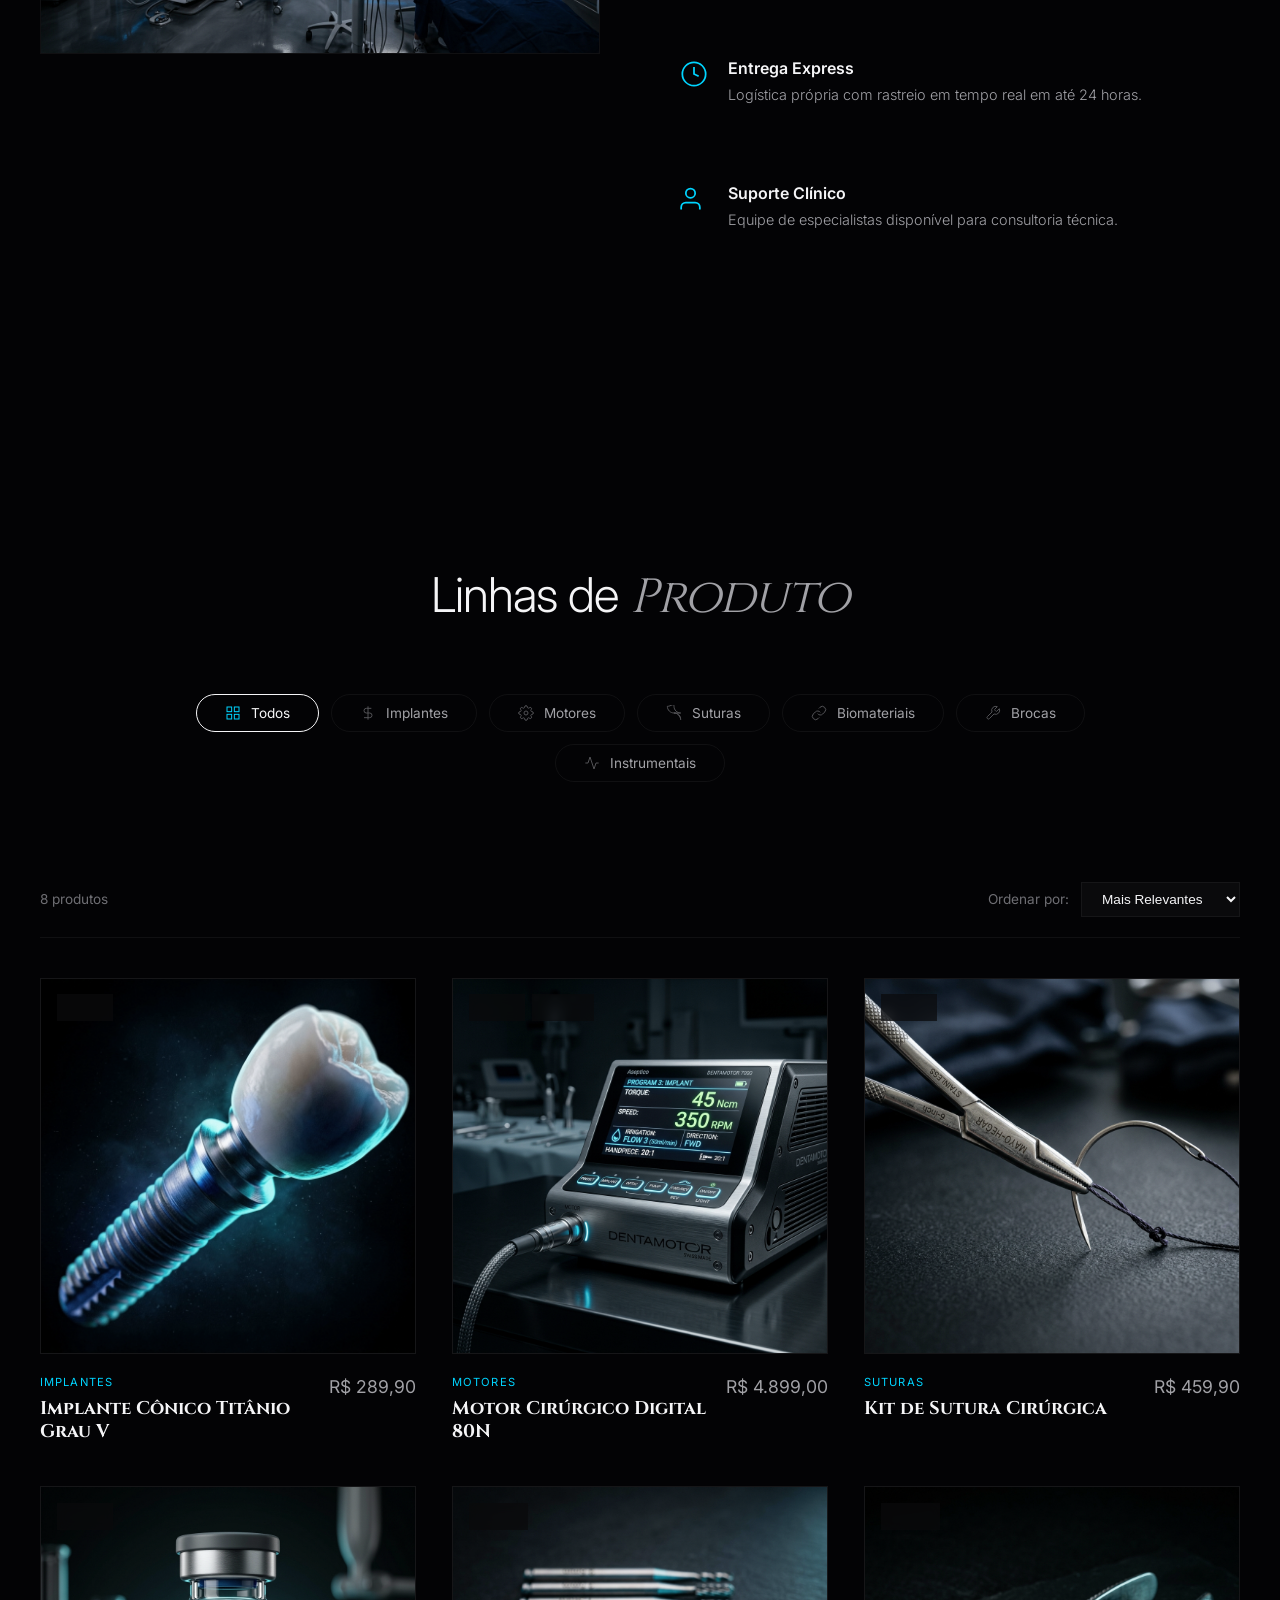
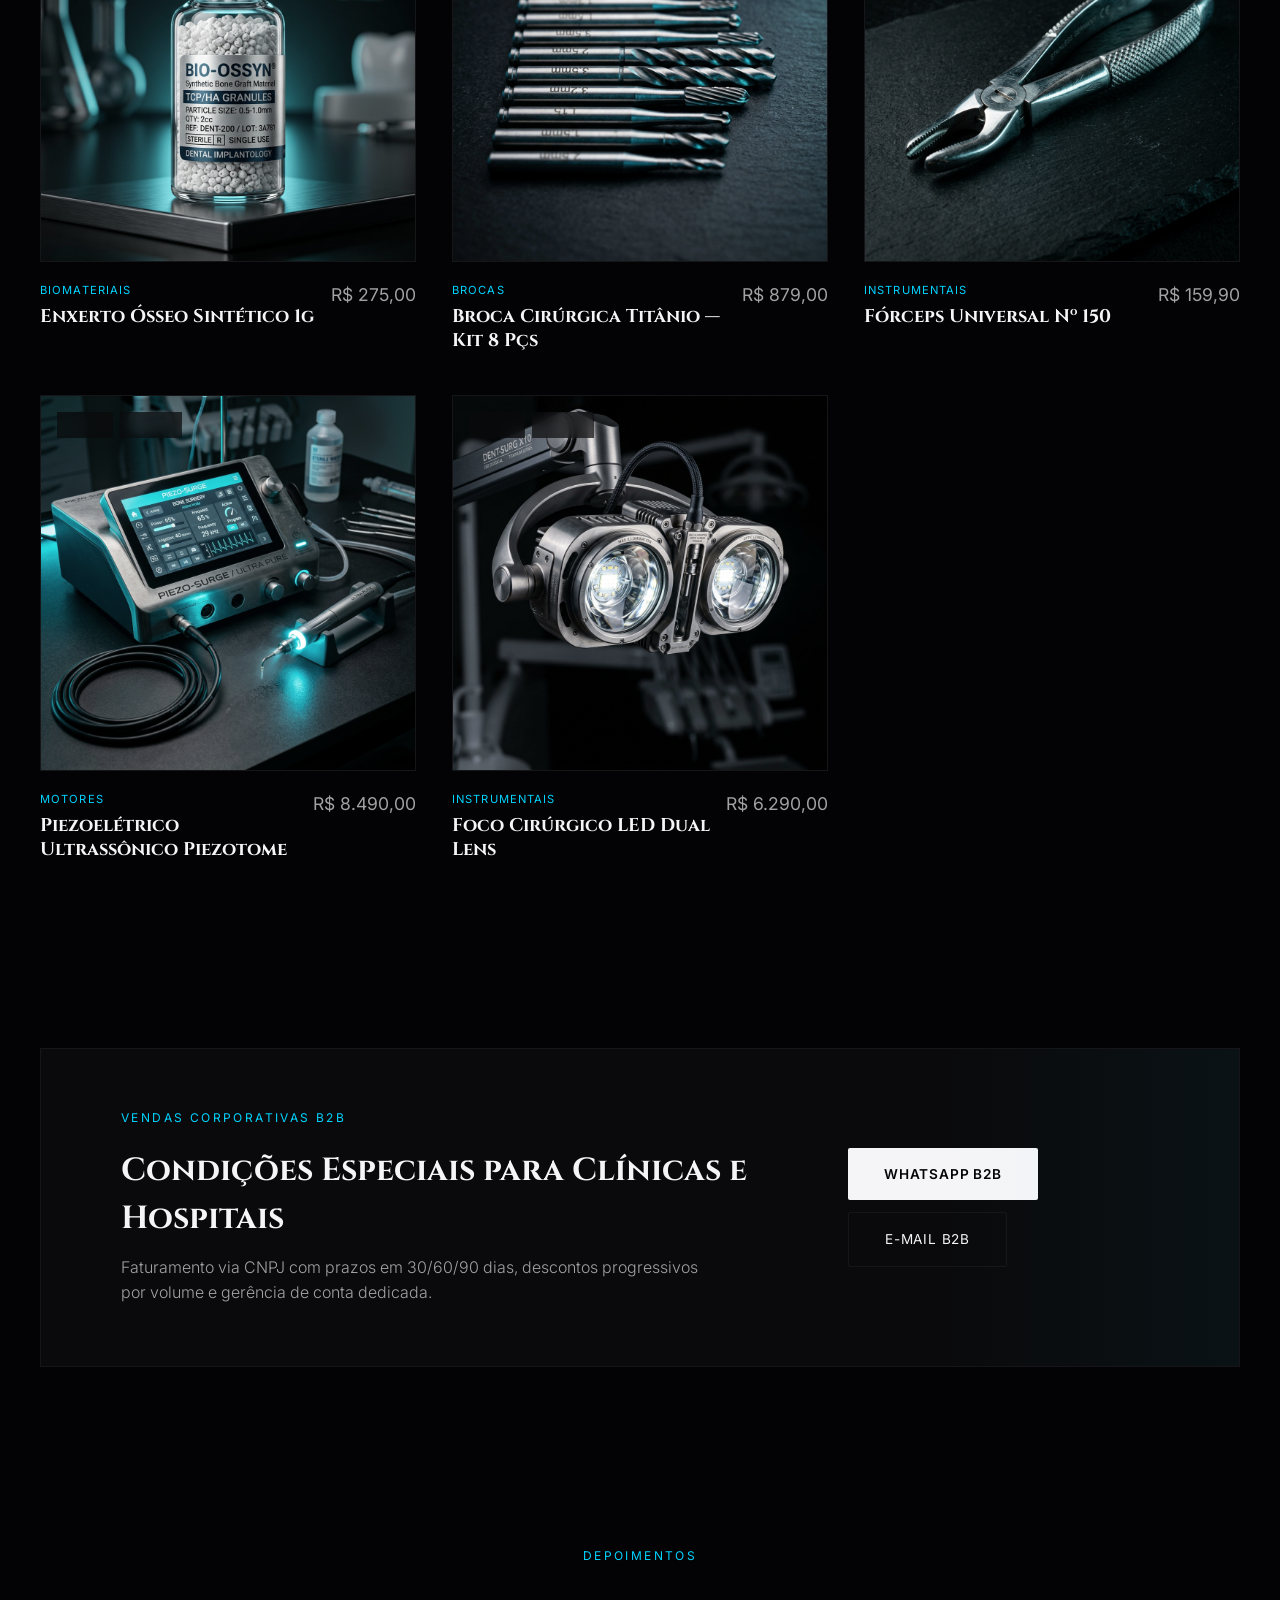
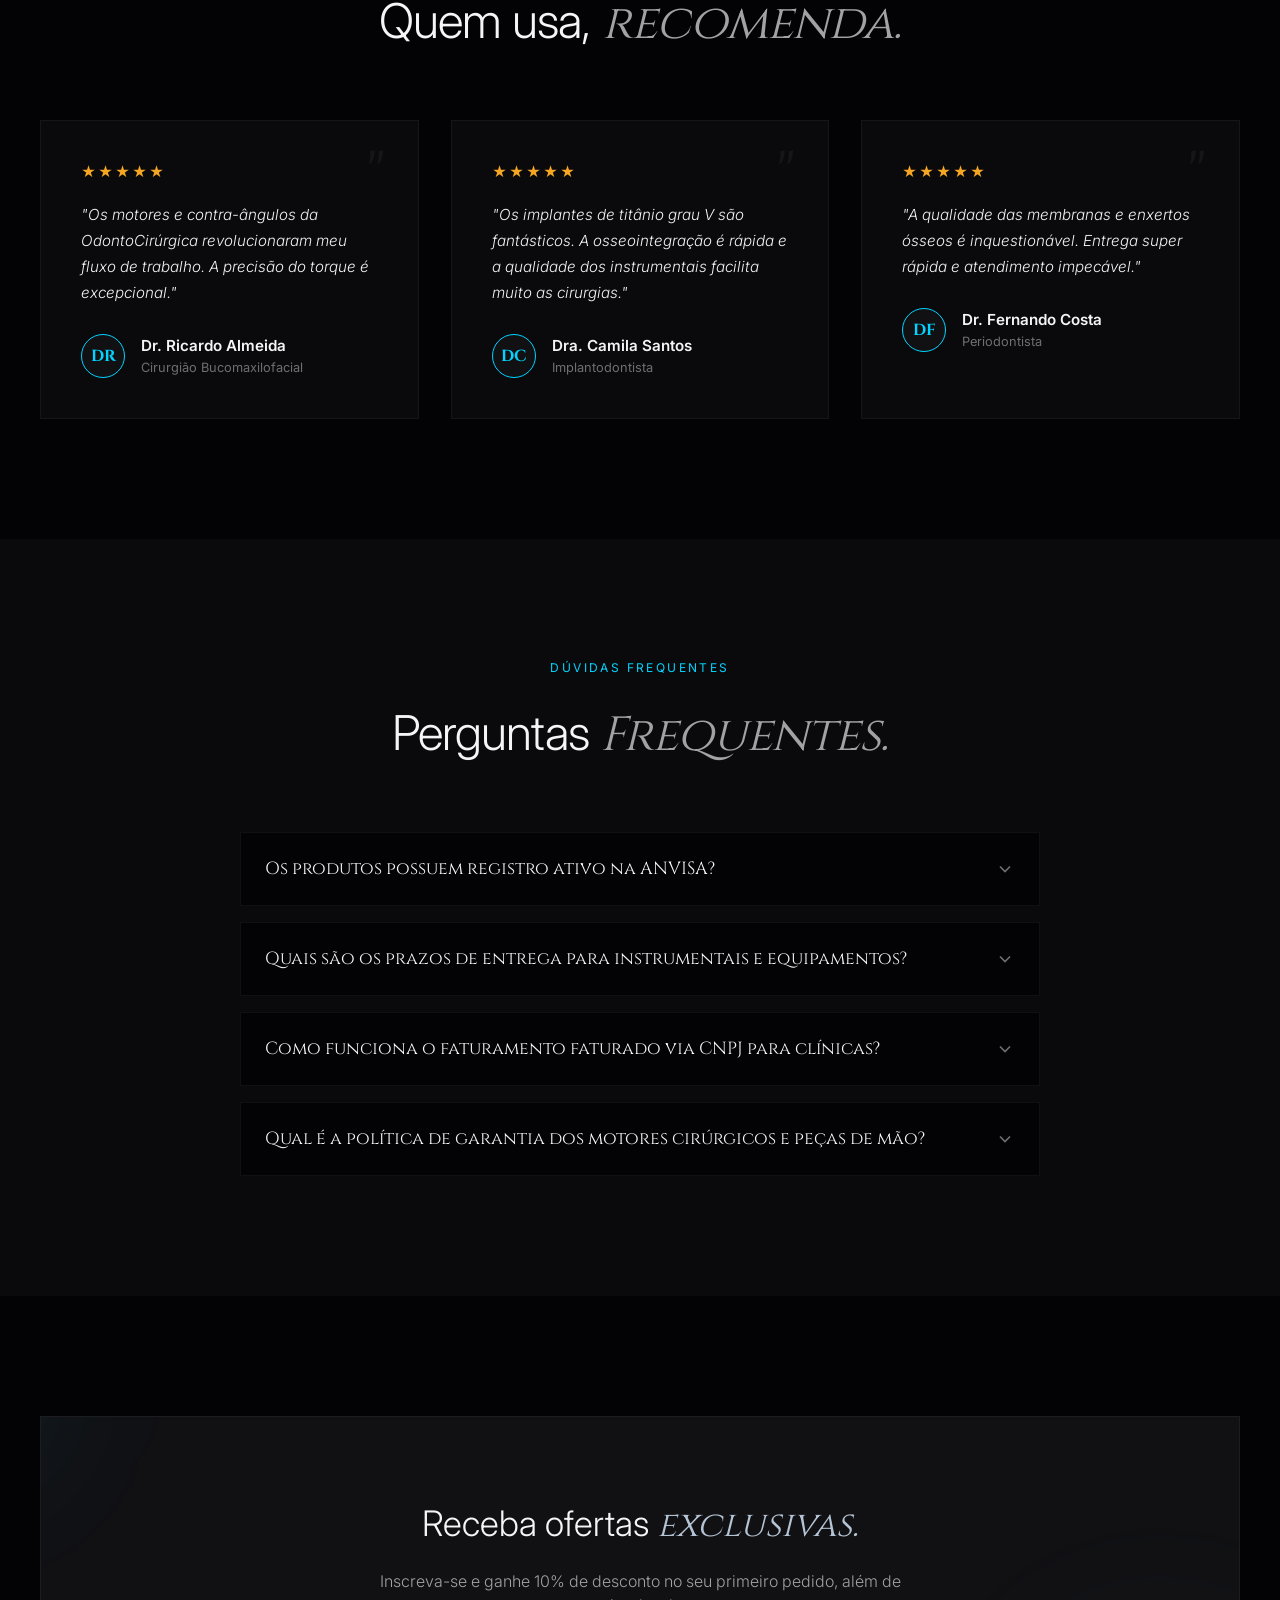
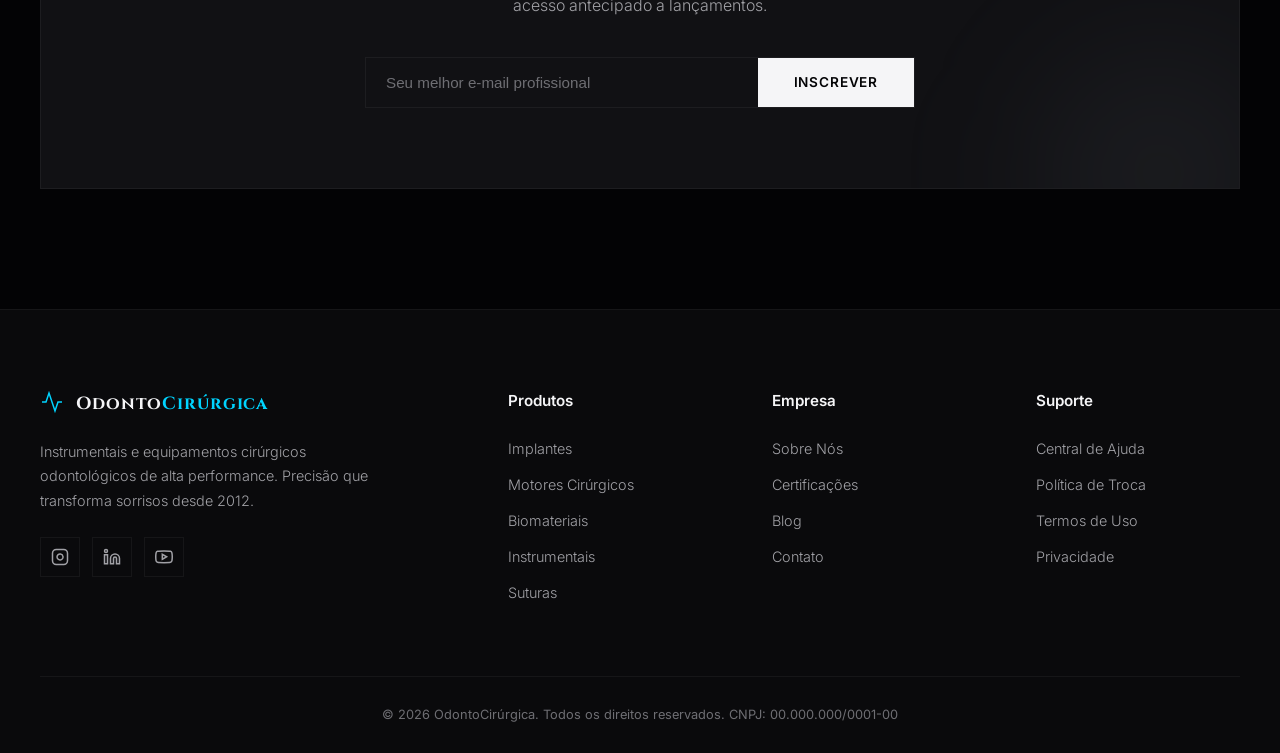
==== commit 56efa9b4: "feat: refine light theme to Platinum Titanium tone and integrate contato@cavalcanti-dev.com.br with " ====
--- a/index.html
+++ b/index.html
@@ -8,7 +8,7 @@
     <link rel="preconnect" href="https://fonts.googleapis.com">
     <link rel="preconnect" href="https://fonts.gstatic.com" crossorigin>
     <link href="https://fonts.googleapis.com/css2?family=Cinzel:wght@400;700&family=Inter:wght@300;400;500;600;700&display=swap" rel="stylesheet">
-    <link rel="stylesheet" href="styles.css?v=4.0">
+    <link rel="stylesheet" href="styles.css?v=5.0">
 </head>
 <body>
 
@@ -201,8 +201,9 @@
                     <h2>Condições Especiais para Clínicas e Hospitais</h2>
                     <p>Faturamento via CNPJ com prazos em 30/60/90 dias, descontos progressivos por volume e gerência de conta dedicada.</p>
                 </div>
-                <div class="b2b-action">
-                    <a href="https://wa.me/5514996300736?text=Ol%C3%A1!%20Gostaria%20de%20solicitar%20uma%20cota%C3%A7%C3%A3o%20corporativa%20B2B%20para%20minha%20cl%C3%ADnica." target="_blank" rel="noopener noreferrer" class="btn btn-primary">Solicitar Cotação B2B</a>
+                <div class="b2b-action" style="display:flex;gap:12px;flex-wrap:wrap">
+                    <a href="https://wa.me/5514996300736?text=Ol%C3%A1!%20Gostaria%20de%20solicitar%20uma%20cota%C3%A7%C3%A3o%20corporativa%20B2B%20para%20minha%20cl%C3%ADnica." target="_blank" rel="noopener noreferrer" class="btn btn-primary">WhatsApp B2B</a>
+                    <a href="mailto:contato@cavalcanti-dev.com.br?subject=Solicita%C3%A7%C3%A3o%20de%20Cota%C3%A7%C3%A3o%20B2B" class="btn btn-outline">E-mail B2B</a>
                 </div>
             </div>
         </div>
--- a/styles.css
+++ b/styles.css
@@ -25,67 +25,73 @@
     --transition-smooth: 0.6s cubic-bezier(0.16, 1, 0.3, 1);
 }
 [data-theme="light"] {
-    --bg-base: #f8f9fa;
+    --bg-base: #f0f2f5;
     --bg-surface: #ffffff;
-    --bg-elevated: #f0f1f3;
-    --bg-glass: rgba(255, 255, 255, 0.8);
-    --text-primary: #1a1a2e;
-    --text-secondary: #555770;
-    --text-muted: #8e90a6;
-    --border-light: rgba(0, 0, 0, 0.08);
-    --border-active: rgba(0, 120, 180, 0.3);
-    --brand-cyan: #0088aa;
-    --brand-accent: #2c3e5a;
-    --brand-green: #0d9a68;
-    --shadow-card: 0 2px 16px rgba(0, 0, 0, 0.06);
-    --hero-overlay: linear-gradient(90deg, var(--bg-base) 0%, rgba(248,249,250,0.85) 40%, rgba(248,249,250,0.3) 70%, transparent 100%);
+    --bg-elevated: #e4e7ed;
+    --bg-glass: rgba(240, 242, 245, 0.85);
+    --text-primary: #0f172a;
+    --text-secondary: #475569;
+    --text-muted: #78869b;
+    --border-light: rgba(15, 23, 42, 0.08);
+    --border-active: rgba(0, 119, 153, 0.4);
+    --brand-cyan: #007799;
+    --brand-accent: #1e293b;
+    --brand-green: #059669;
+    --shadow-card: 0 4px 20px rgba(15, 23, 42, 0.05);
+    --hero-overlay: linear-gradient(90deg, #f0f2f5 0%, rgba(240,242,245,0.92) 40%, rgba(240,242,245,0.3) 70%, transparent 100%);
 }
 
 /* ---------- Light-mode element overrides ---------- */
-[data-theme="light"] .navbar.scrolled { box-shadow: 0 1px 12px rgba(0,0,0,0.06); }
-[data-theme="light"] .hero-img { opacity: 1; }
-[data-theme="light"] .marquee-bar { background: var(--bg-surface); }
-[data-theme="light"] .product-image-box,
+[data-theme="light"] .navbar { background: rgba(240, 242, 245, 0.9); }
+[data-theme="light"] .navbar.scrolled { background: rgba(255, 255, 255, 0.92); box-shadow: 0 1px 12px rgba(15,23,42,0.06); }
+[data-theme="light"] .hero { background: var(--bg-base); }
+[data-theme="light"] .hero-img { opacity: 0.95; }
+[data-theme="light"] .marquee-bar { background: var(--bg-surface); border-color: rgba(15,23,42,0.08); }
+[data-theme="light"] .product-card { background: var(--bg-surface); border: 1px solid rgba(15,23,42,0.08); padding: 12px; }
+[data-theme="light"] .product-image-box { border-color: rgba(15,23,42,0.06); background: #eef1f6; }
+[data-theme="light"] .product-card:hover { border-color: var(--brand-cyan); box-shadow: 0 8px 28px rgba(0,119,153,0.12); }
 [data-theme="light"] .testimonial-card,
 [data-theme="light"] .faq-item,
 [data-theme="light"] .cert-card,
 [data-theme="light"] .blog-card,
-[data-theme="light"] .b2b-card { box-shadow: var(--shadow-card); }
-[data-theme="light"] .badge { background: rgba(255,255,255,0.9); border-color: rgba(0,0,0,0.1); color: var(--text-primary); }
-[data-theme="light"] .btn-primary { background: var(--brand-cyan); color: #fff; }
-[data-theme="light"] .btn-primary:hover { background: #006d88; color: #fff; }
-[data-theme="light"] .btn-outline { border-color: rgba(0,0,0,0.15); }
-[data-theme="light"] .btn-outline:hover { border-color: var(--text-primary); }
-[data-theme="light"] .cat-btn.active { background: var(--brand-cyan); color: #fff; border-color: var(--brand-cyan); }
-[data-theme="light"] .cat-btn.active svg { color: #fff; }
-[data-theme="light"] .newsletter-card { background: var(--bg-surface); box-shadow: var(--shadow-card); }
-[data-theme="light"] .newsletter-card::before { background: radial-gradient(circle, rgba(0,136,170,0.06) 0%, transparent 70%); }
-[data-theme="light"] .newsletter-card::after { background: radial-gradient(circle, rgba(44,62,90,0.04) 0%, transparent 70%); }
-[data-theme="light"] .about-image-wrap { box-shadow: var(--shadow-card); }
-[data-theme="light"] .footer { background: #f0f1f3; }
-[data-theme="light"] .modal-overlay { background: rgba(0,0,0,0.5); }
-[data-theme="light"] .modal { box-shadow: 0 24px 80px rgba(0,0,0,0.15); }
-[data-theme="light"] .cart-sidebar { box-shadow: -8px 0 40px rgba(0,0,0,0.1); }
-[data-theme="light"] .toast { box-shadow: 0 4px 16px rgba(0,0,0,0.1); }
-[data-theme="light"] .sort-select { background: var(--bg-surface); }
+[data-theme="light"] .b2b-card { background: var(--bg-surface); border-color: rgba(15,23,42,0.08); box-shadow: var(--shadow-card); }
+[data-theme="light"] .badge { background: #ffffff; border-color: rgba(15,23,42,0.12); color: var(--text-primary); font-weight: 600; }
+[data-theme="light"] .btn-primary { background: var(--text-primary); color: #ffffff; }
+[data-theme="light"] .btn-primary:hover { background: var(--brand-cyan); color: #ffffff; transform: translateY(-2px); }
+[data-theme="light"] .btn-outline { border-color: rgba(15,23,42,0.2); color: var(--text-primary); }
+[data-theme="light"] .btn-outline:hover { border-color: var(--brand-cyan); color: var(--brand-cyan); }
+[data-theme="light"] .cat-btn { background: var(--bg-surface); border-color: rgba(15,23,42,0.1); }
+[data-theme="light"] .cat-btn.active { background: var(--text-primary); color: #ffffff; border-color: var(--text-primary); }
+[data-theme="light"] .cat-btn.active svg { color: var(--brand-cyan); }
+[data-theme="light"] .newsletter-card { background: #ffffff; border-color: rgba(15,23,42,0.08); box-shadow: 0 8px 32px rgba(15,23,42,0.06); }
+[data-theme="light"] .newsletter-card::before { background: radial-gradient(circle, rgba(0,119,153,0.08) 0%, transparent 70%); }
+[data-theme="light"] .newsletter-card::after { background: radial-gradient(circle, rgba(15,23,42,0.04) 0%, transparent 70%); }
+[data-theme="light"] .about-image-wrap { border-color: rgba(15,23,42,0.1); box-shadow: var(--shadow-card); }
+[data-theme="light"] .footer { background: #e8ecf2; border-color: rgba(15,23,42,0.08); }
+[data-theme="light"] .modal-overlay { background: rgba(15,23,42,0.6); backdrop-filter: blur(8px); }
+[data-theme="light"] .modal { background: #ffffff; border-color: rgba(15,23,42,0.1); box-shadow: 0 24px 80px rgba(15,23,42,0.18); }
+[data-theme="light"] .cart-sidebar { background: #ffffff; border-left-color: rgba(15,23,42,0.1); box-shadow: -12px 0 48px rgba(15,23,42,0.12); }
+[data-theme="light"] .toast { background: #ffffff; border-color: rgba(15,23,42,0.1); box-shadow: 0 8px 24px rgba(15,23,42,0.12); color: var(--text-primary); }
+[data-theme="light"] .sort-select { background: var(--bg-surface); border-color: rgba(15,23,42,0.12); }
+[data-theme="light"] .payment-card { background: var(--bg-base); border-color: rgba(15,23,42,0.1); }
 [data-theme="light"] .payment-card:hover { border-color: var(--brand-cyan); }
-[data-theme="light"] .payment-option input:checked + .payment-card { background: rgba(0,136,170,0.04); }
-[data-theme="light"] .search-wrapper input { background: var(--bg-surface); border-color: rgba(0,0,0,0.12); }
+[data-theme="light"] .payment-option input:checked + .payment-card { background: rgba(0,119,153,0.06); border-color: var(--brand-cyan); }
+[data-theme="light"] .search-wrapper input { background: #ffffff; border-color: rgba(15,23,42,0.12); color: var(--text-primary); }
 [data-theme="light"] .search-wrapper input:focus { border-color: var(--brand-cyan); }
-[data-theme="light"] .input-field { background: var(--bg-base); }
+[data-theme="light"] .input-field { background: var(--bg-base); border-color: rgba(15,23,42,0.1); color: var(--text-primary); }
 [data-theme="light"] .stat-num { color: var(--brand-cyan); }
 [data-theme="light"] .loader-icon { color: var(--brand-cyan); }
 [data-theme="light"] .cursor-glow { display: none; }
-[data-theme="light"] .fab-whatsapp { box-shadow: 0 4px 16px rgba(37,211,102,0.2); }
-[data-theme="light"] .back-to-top { background: var(--bg-surface); box-shadow: var(--shadow-card); }
-[data-theme="light"] .back-to-top:hover { background: var(--brand-cyan); color: #fff; }
-[data-theme="light"] .shipping-calc { background: var(--bg-base); }
-[data-theme="light"] .author-avatar { background: var(--bg-base); }
+[data-theme="light"] .fab-whatsapp { box-shadow: 0 6px 20px rgba(37,211,102,0.3); }
+[data-theme="light"] .back-to-top { background: #ffffff; border-color: rgba(15,23,42,0.1); box-shadow: var(--shadow-card); }
+[data-theme="light"] .back-to-top:hover { background: var(--brand-cyan); color: #ffffff; }
+[data-theme="light"] .shipping-calc { background: var(--bg-base); border-color: rgba(15,23,42,0.08); }
+[data-theme="light"] .author-avatar { background: var(--bg-base); border-color: var(--brand-cyan); }
 [data-theme="light"] .testimonials-section { background: var(--bg-base); }
 [data-theme="light"] .faq-section { background: var(--bg-surface); }
 [data-theme="light"] .faq-item { background: var(--bg-base); }
 [data-theme="light"] ::-webkit-scrollbar-track { background: var(--bg-base); }
-[data-theme="light"] ::-webkit-scrollbar-thumb { background: #ccc; }
+[data-theme="light"] ::-webkit-scrollbar-thumb { background: #cbd5e1; }
 [data-theme="light"] ::-webkit-scrollbar-thumb:hover { background: var(--brand-cyan); }
 
 /* Reset */
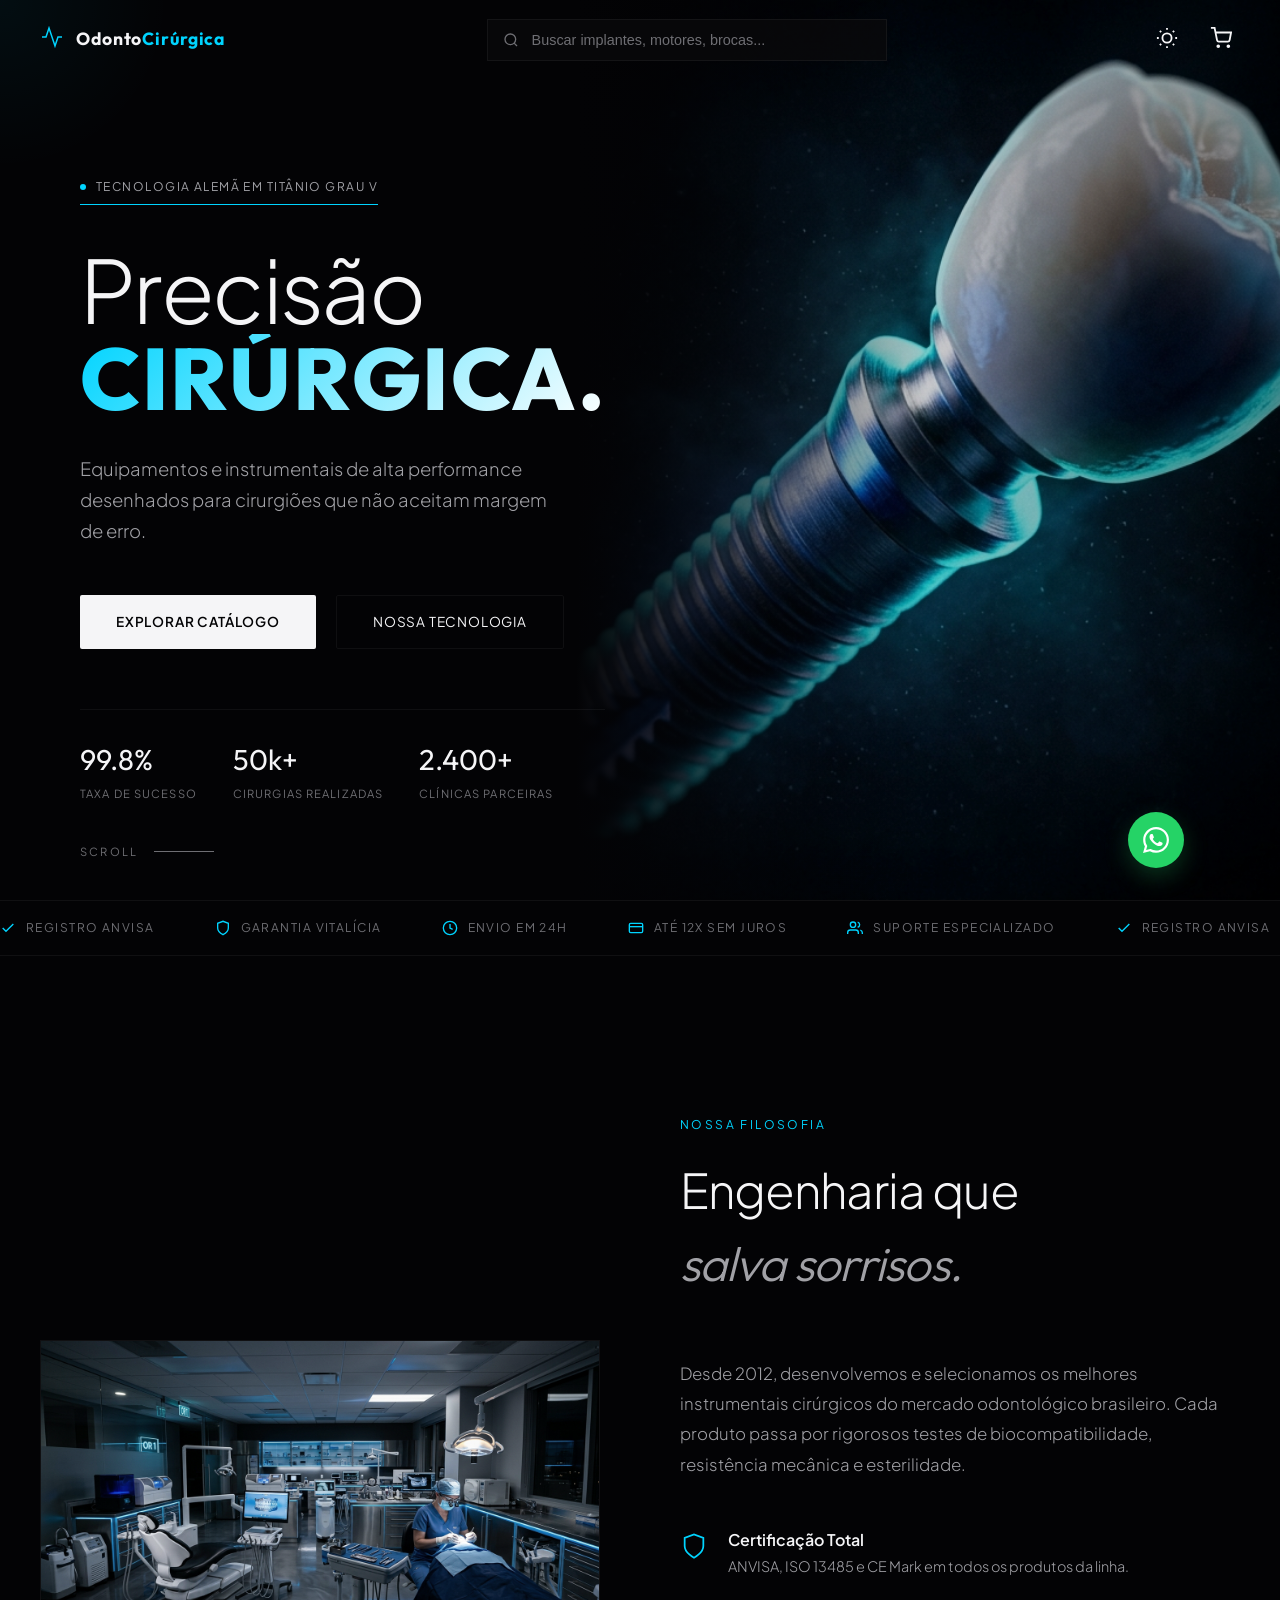
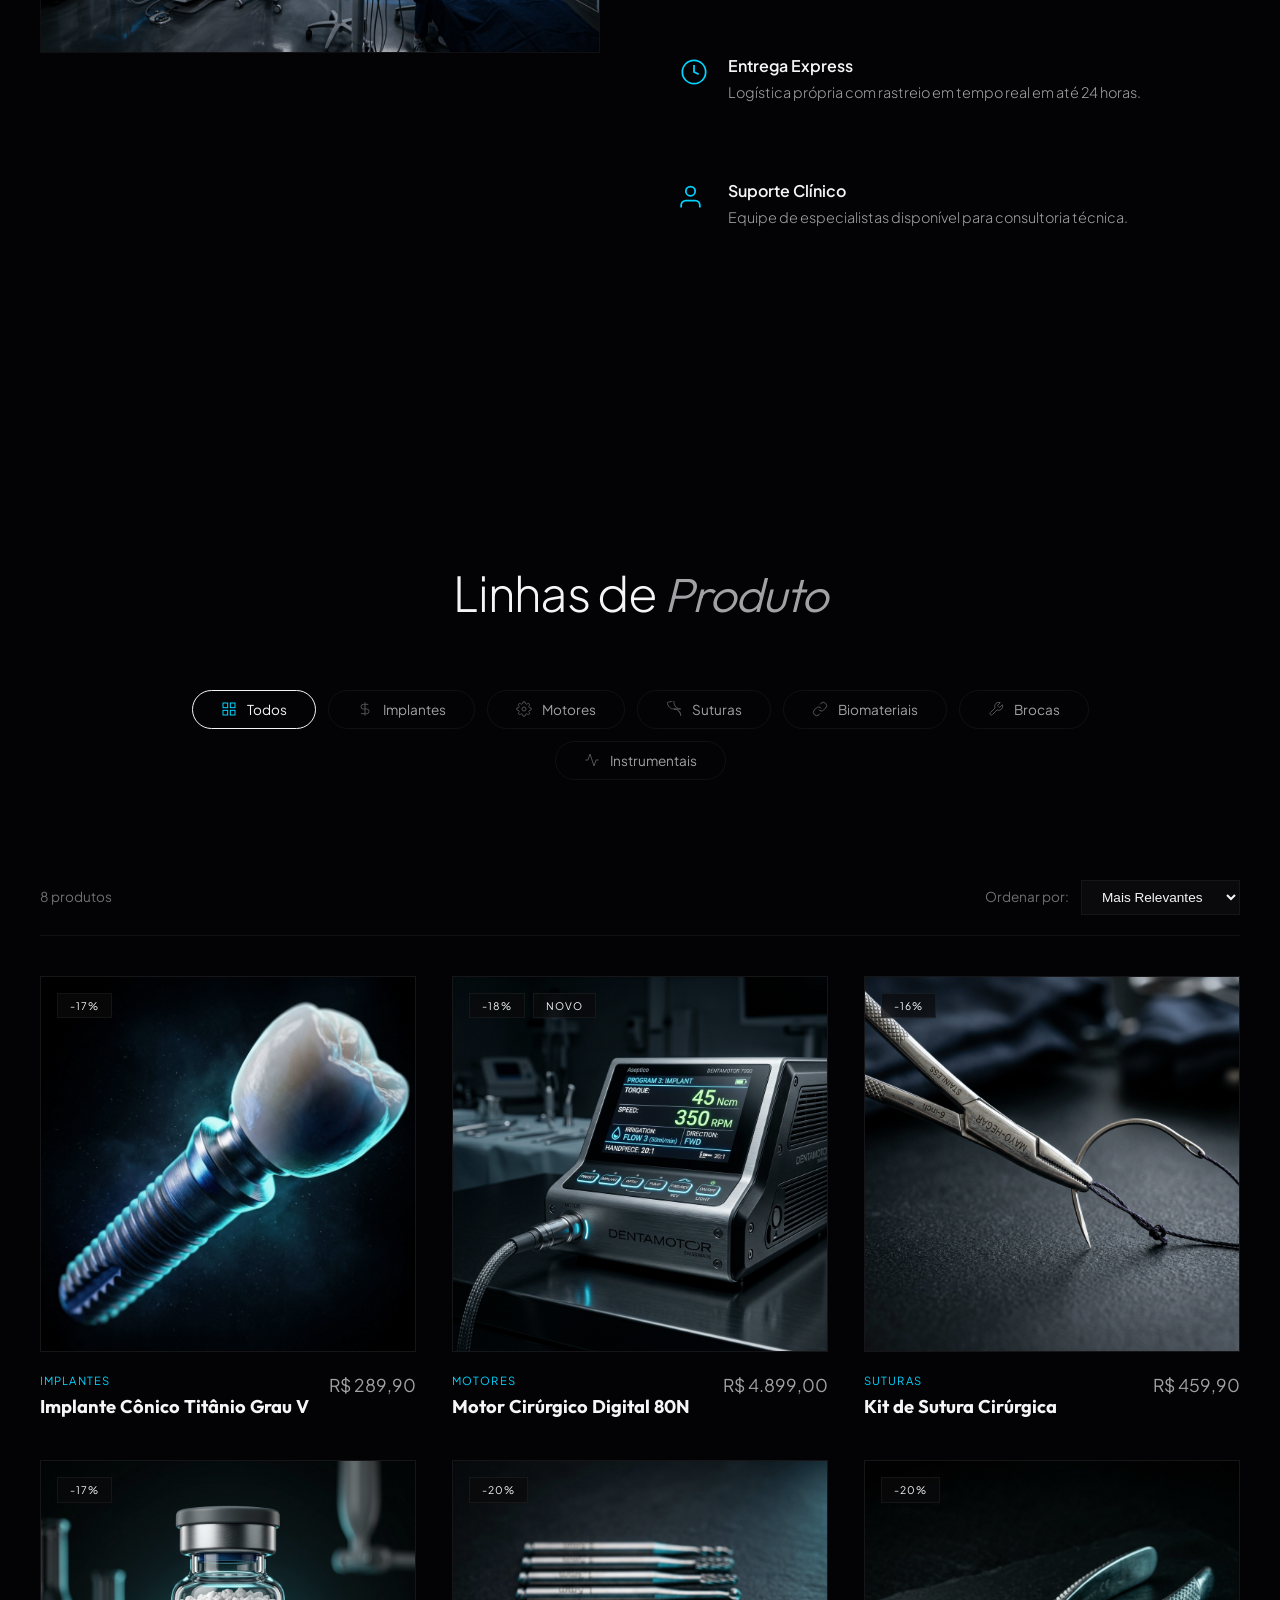
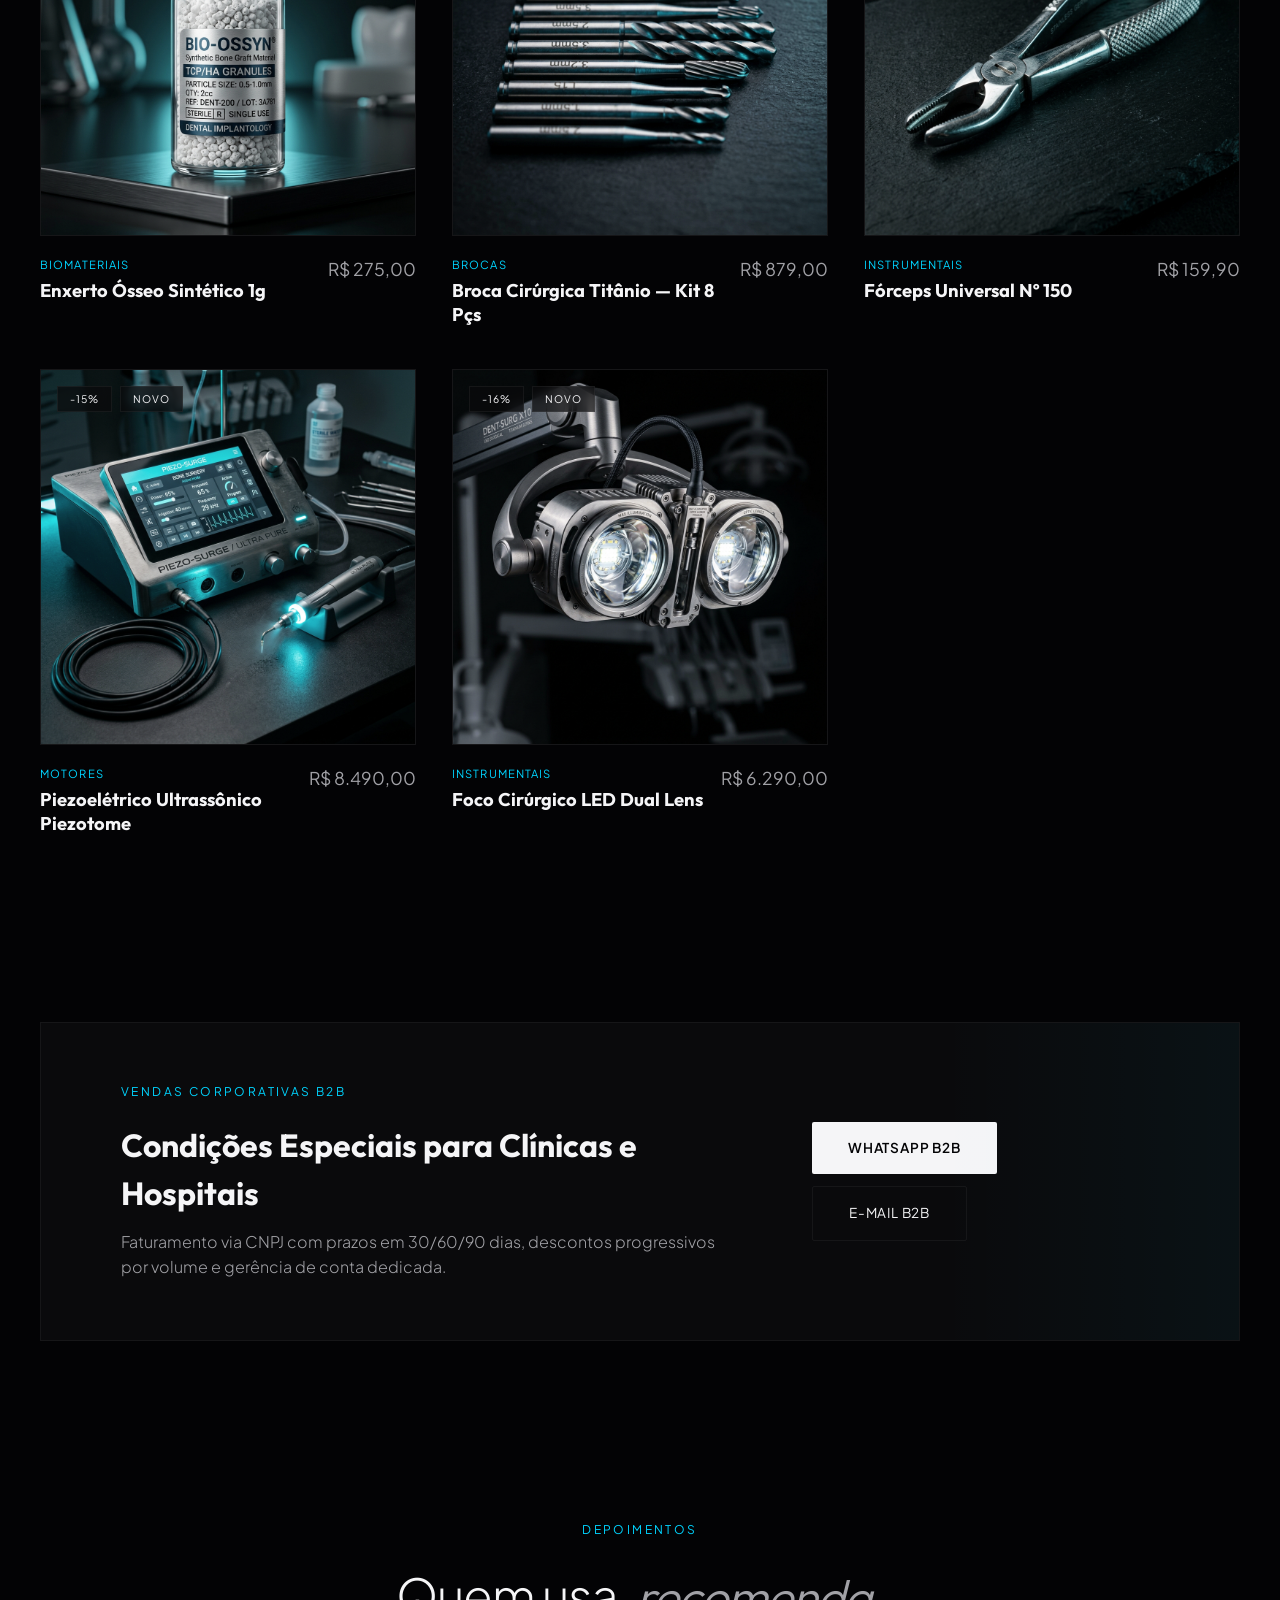
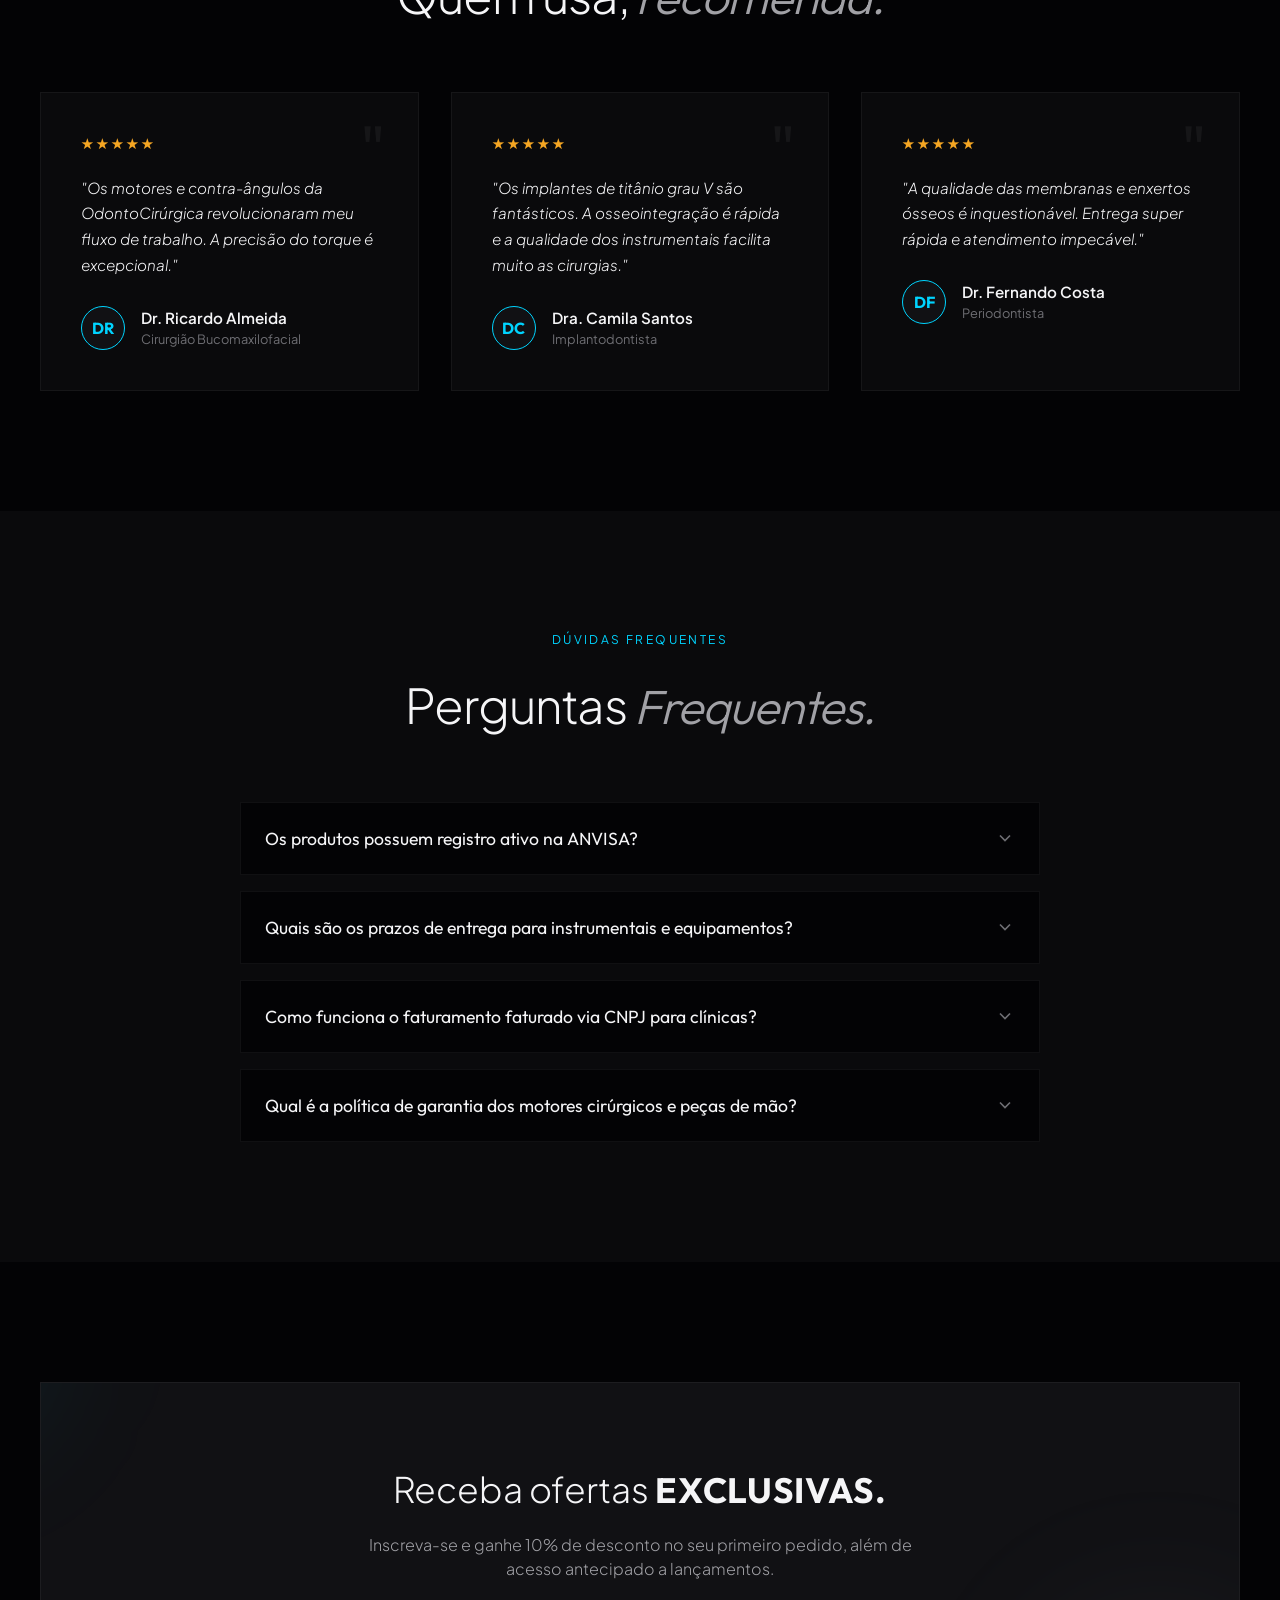
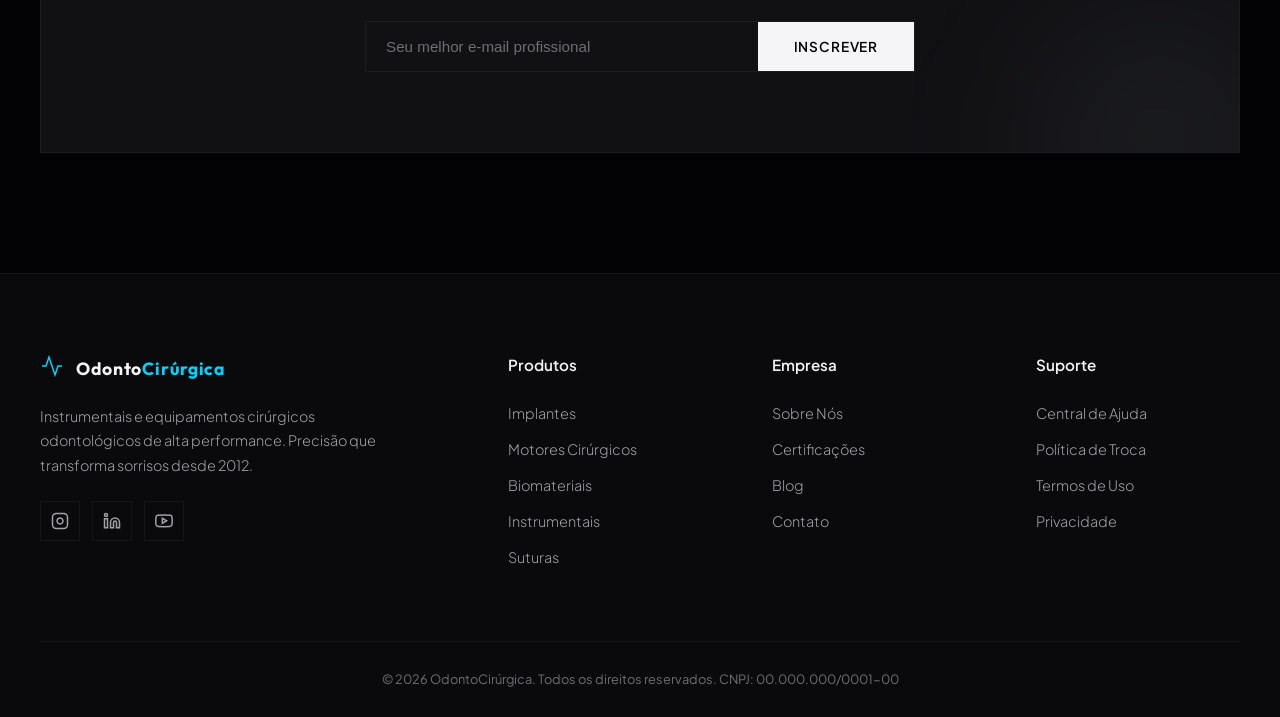
==== commit 7fcd4a2e: "style: adopt ultra-sleek high-tech sans-serif typography pairing (Outfit + Plus Jakarta Sans) for su" ====
--- a/index.html
+++ b/index.html
@@ -7,8 +7,8 @@
     <title>OdontoCirúrgica | Equipamentos Cirúrgicos Premium</title>
     <link rel="preconnect" href="https://fonts.googleapis.com">
     <link rel="preconnect" href="https://fonts.gstatic.com" crossorigin>
-    <link href="https://fonts.googleapis.com/css2?family=Cinzel:wght@400;700&family=Inter:wght@300;400;500;600;700&display=swap" rel="stylesheet">
-    <link rel="stylesheet" href="styles.css?v=5.0">
+    <link href="https://fonts.googleapis.com/css2?family=Outfit:wght@300;400;600;700;800&family=Plus+Jakarta+Sans:wght@300;400;500;600;700;800&display=swap" rel="stylesheet">
+    <link rel="stylesheet" href="styles.css?v=7.0">
 </head>
 <body>
 
@@ -66,8 +66,8 @@
                     Tecnologia Alemã em Titânio Grau V
                 </div>
                 <h1 class="hero-title" data-aos style="--delay: 0.1s">
-                    <span class="font-display">Precisão</span>
-                    <span class="font-serif italic">Cirúrgica.</span>
+                    <span class="title-light">Precisão</span>
+                    <span class="title-bold">CIRÚRGICA.</span>
                 </h1>
                 <p class="hero-subtitle" data-aos style="--delay: 0.2s">Equipamentos e instrumentais de alta performance desenhados para cirurgiões que não aceitam margem de erro.</p>
                 <div class="hero-actions" data-aos style="--delay: 0.3s">
--- a/styles.css
+++ b/styles.css
@@ -19,9 +19,9 @@
     --brand-green: #34d399;
     --shadow-card: none;
     --hero-overlay: linear-gradient(90deg, var(--bg-base) 0%, transparent 50%, rgba(0,0,0,0.3) 100%);
-    --font-display: 'Inter', system-ui, sans-serif;
-    --font-serif: 'Cinzel', serif;
-    --font-body: 'Inter', system-ui, sans-serif;
+    --font-display: 'Plus Jakarta Sans', system-ui, -apple-system, sans-serif;
+    --font-serif: 'Outfit', 'Plus Jakarta Sans', system-ui, sans-serif;
+    --font-body: 'Plus Jakarta Sans', system-ui, -apple-system, sans-serif;
     --transition-smooth: 0.6s cubic-bezier(0.16, 1, 0.3, 1);
 }
 [data-theme="light"] {
@@ -152,10 +152,26 @@
 .hero-text-content { padding: 60px 80px; display: flex; flex-direction: column; justify-content: center; z-index: 2; position: relative; }
 .hero-badge { display: inline-flex; align-items: center; gap: 10px; font-size: 0.75rem; letter-spacing: 0.12em; text-transform: uppercase; margin-bottom: 40px; color: var(--text-secondary); border-bottom: 1px solid var(--brand-cyan); padding-bottom: 8px; width: fit-content; }
 .badge-dot { width: 6px; height: 6px; background: var(--brand-cyan); border-radius: 50%; animation: pulse 2s infinite; }
-.hero-title { font-size: clamp(3.5rem, 7vw, 6.5rem); line-height: 1; margin-bottom: 30px; letter-spacing: -0.04em; display: flex; flex-direction: column; }
+.hero-title { font-size: clamp(3.4rem, 6.8vw, 6.2rem); line-height: 1.02; margin-bottom: 30px; letter-spacing: -0.03em; display: flex; flex-direction: column; }
+.hero-title .title-light { font-family: var(--font-display); font-weight: 300; letter-spacing: -0.03em; color: var(--text-primary); }
+.hero-title .title-bold {
+    font-family: 'Outfit', var(--font-display);
+    font-weight: 800;
+    text-transform: uppercase;
+    letter-spacing: 0.02em;
+    background: linear-gradient(135deg, var(--brand-cyan) 0%, #ffffff 100%);
+    -webkit-background-clip: text;
+    -webkit-text-fill-color: transparent;
+    display: inline-block;
+}
+[data-theme="light"] .hero-title .title-bold {
+    background: linear-gradient(135deg, var(--brand-cyan) 0%, #0f172a 100%);
+    -webkit-background-clip: text;
+    -webkit-text-fill-color: transparent;
+}
 .font-display { font-family: var(--font-display); font-weight: 300; }
-.font-serif { font-family: var(--font-serif); color: var(--brand-accent); }
-.italic { font-style: italic; }
+.font-serif { font-family: 'Outfit', var(--font-display); font-weight: 700; text-transform: uppercase; letter-spacing: 0.02em; }
+.italic { font-style: normal; }
 .hero-subtitle { font-size: 1.15rem; color: var(--text-secondary); max-width: 480px; margin-bottom: 48px; line-height: 1.7; font-weight: 300; }
 .hero-actions { display: flex; gap: 20px; margin-bottom: 60px; }
 .btn { display: inline-flex; align-items: center; justify-content: center; padding: 16px 36px; font-family: var(--font-display); font-size: 0.85rem; letter-spacing: 0.06em; text-transform: uppercase; transition: var(--transition-smooth); border-radius: 2px; }
